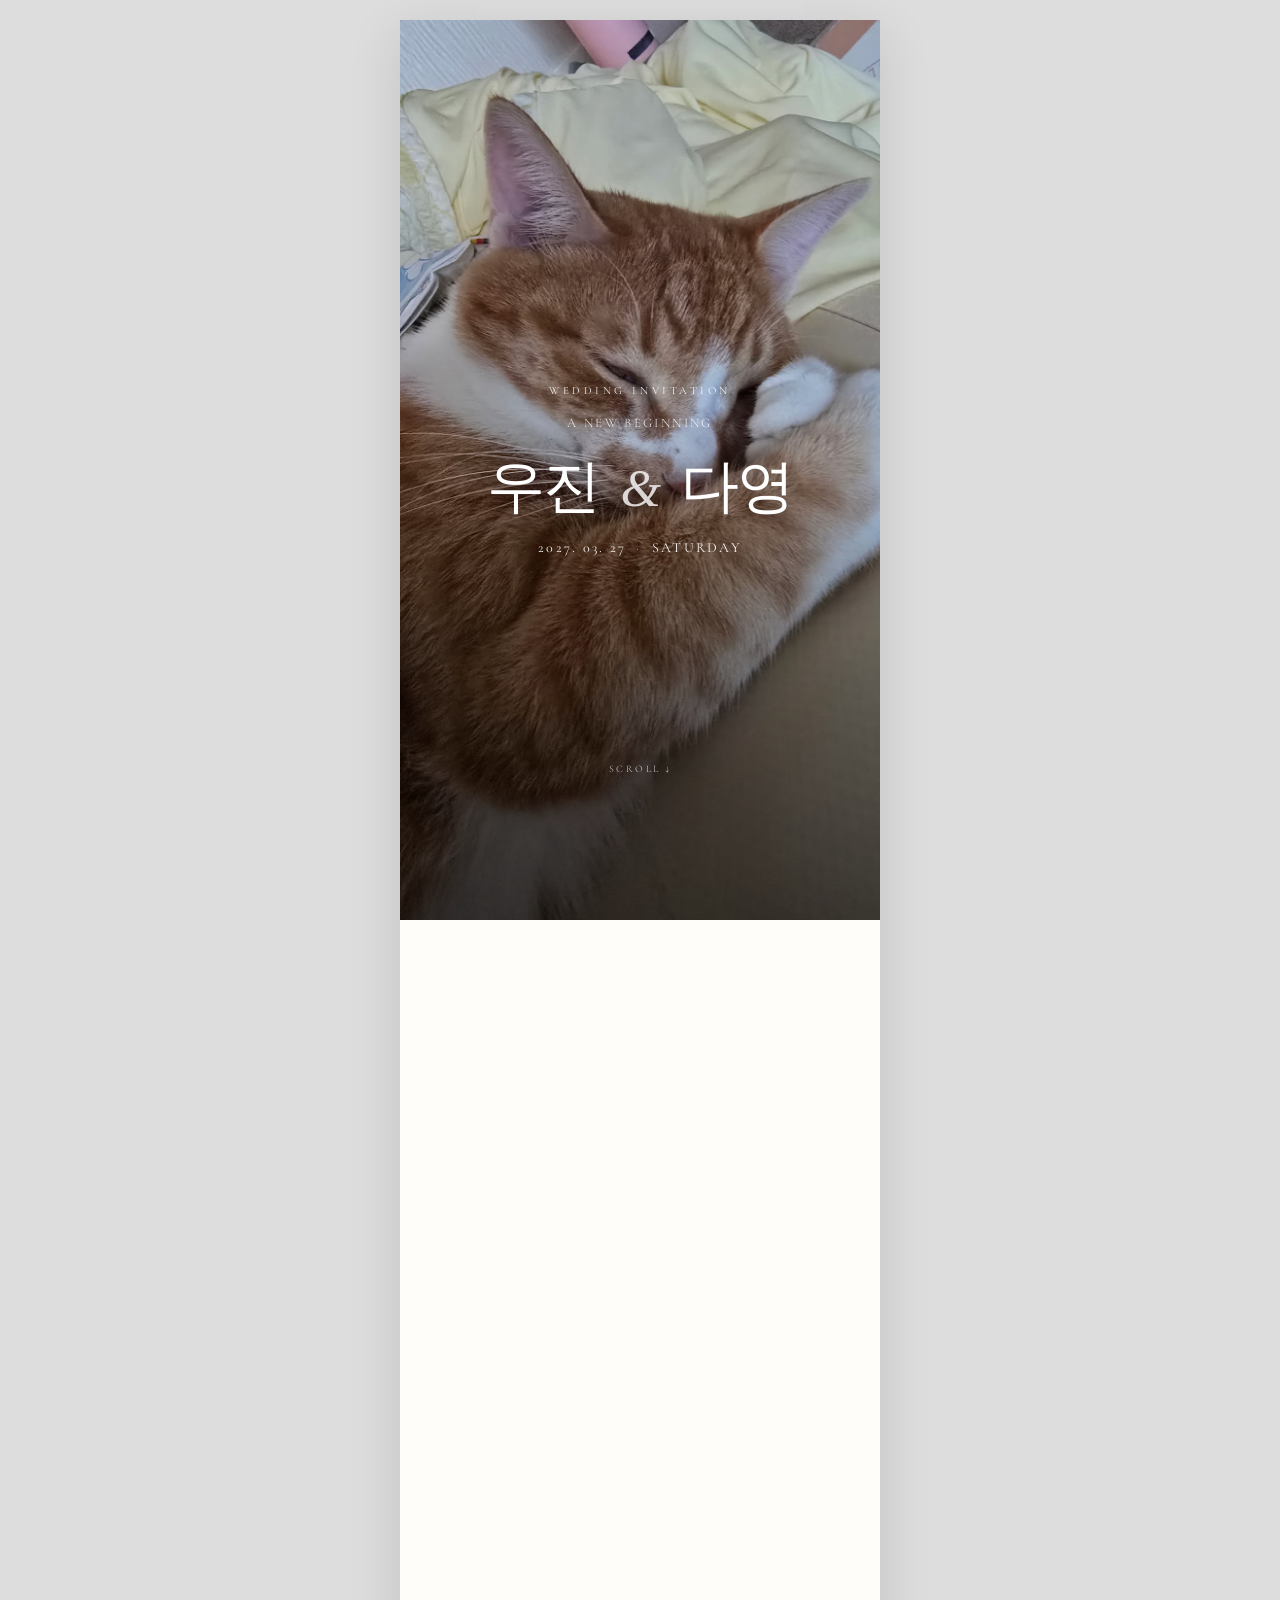
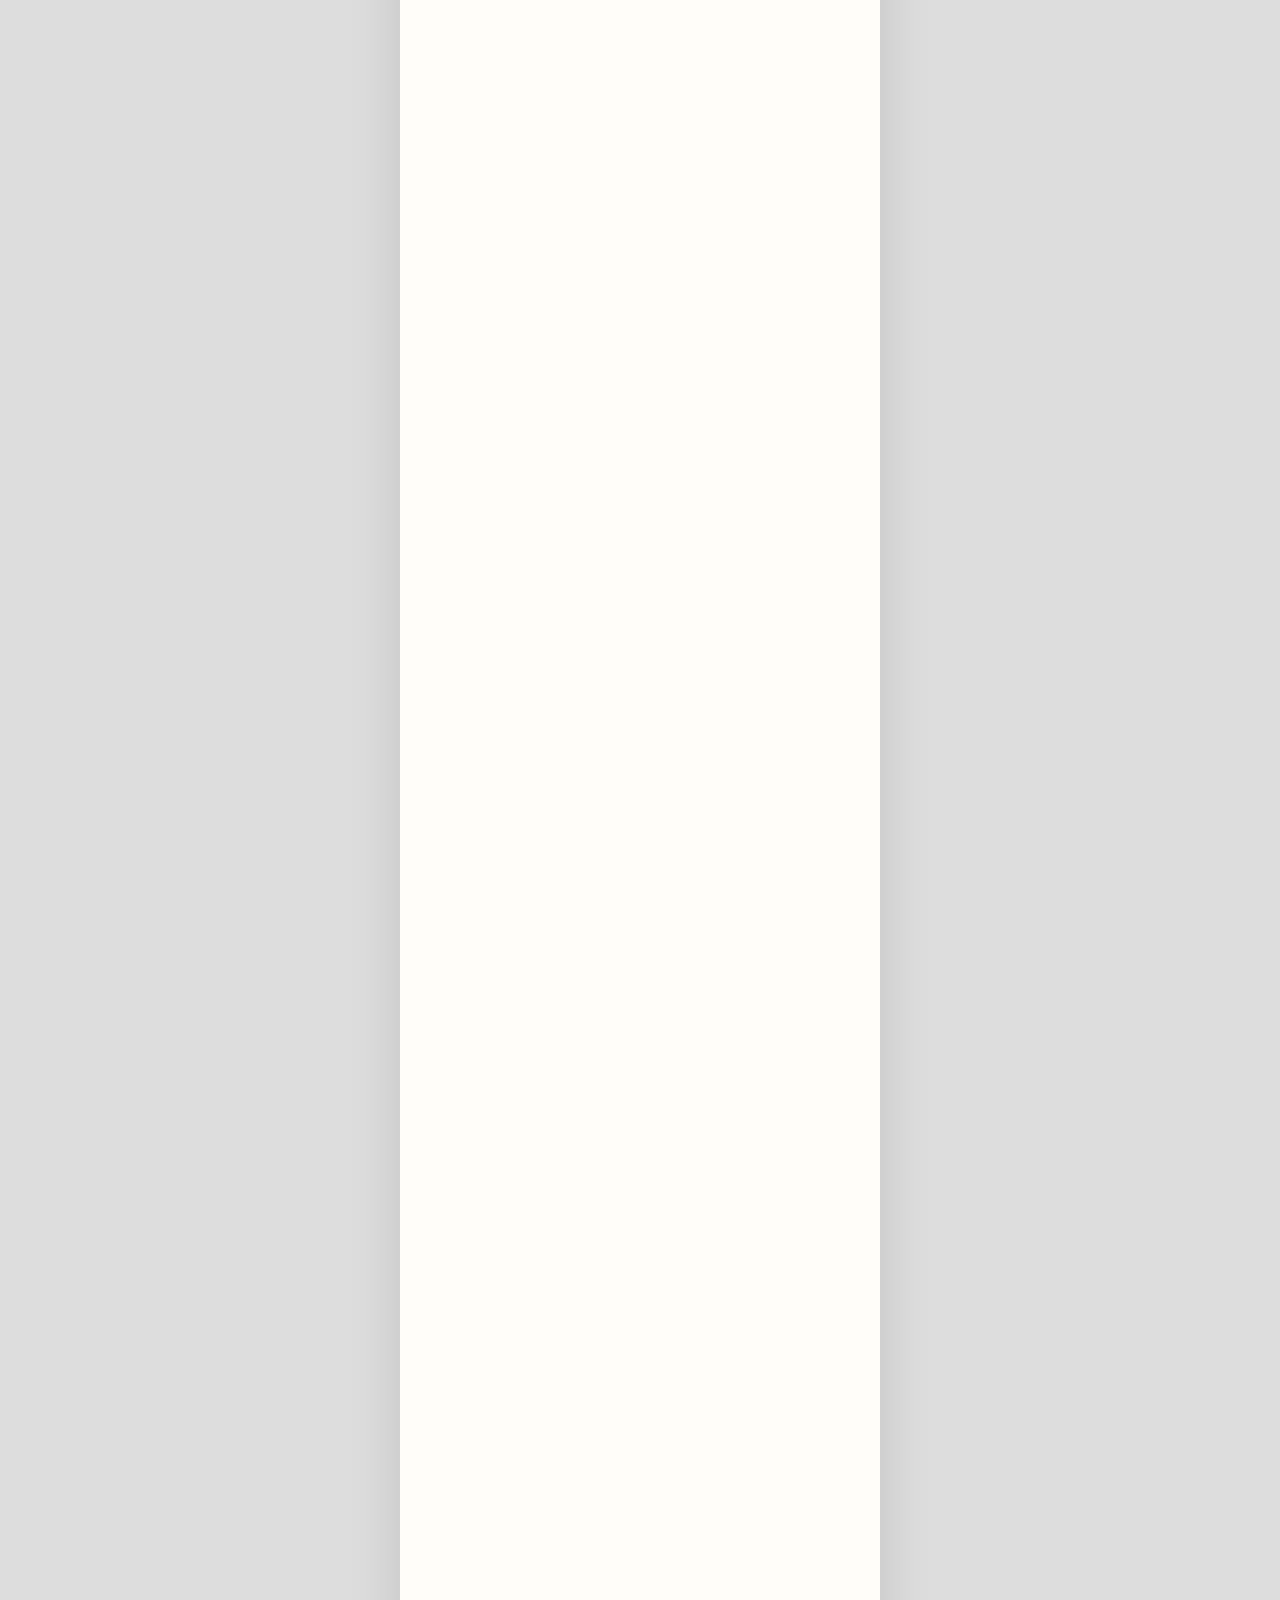
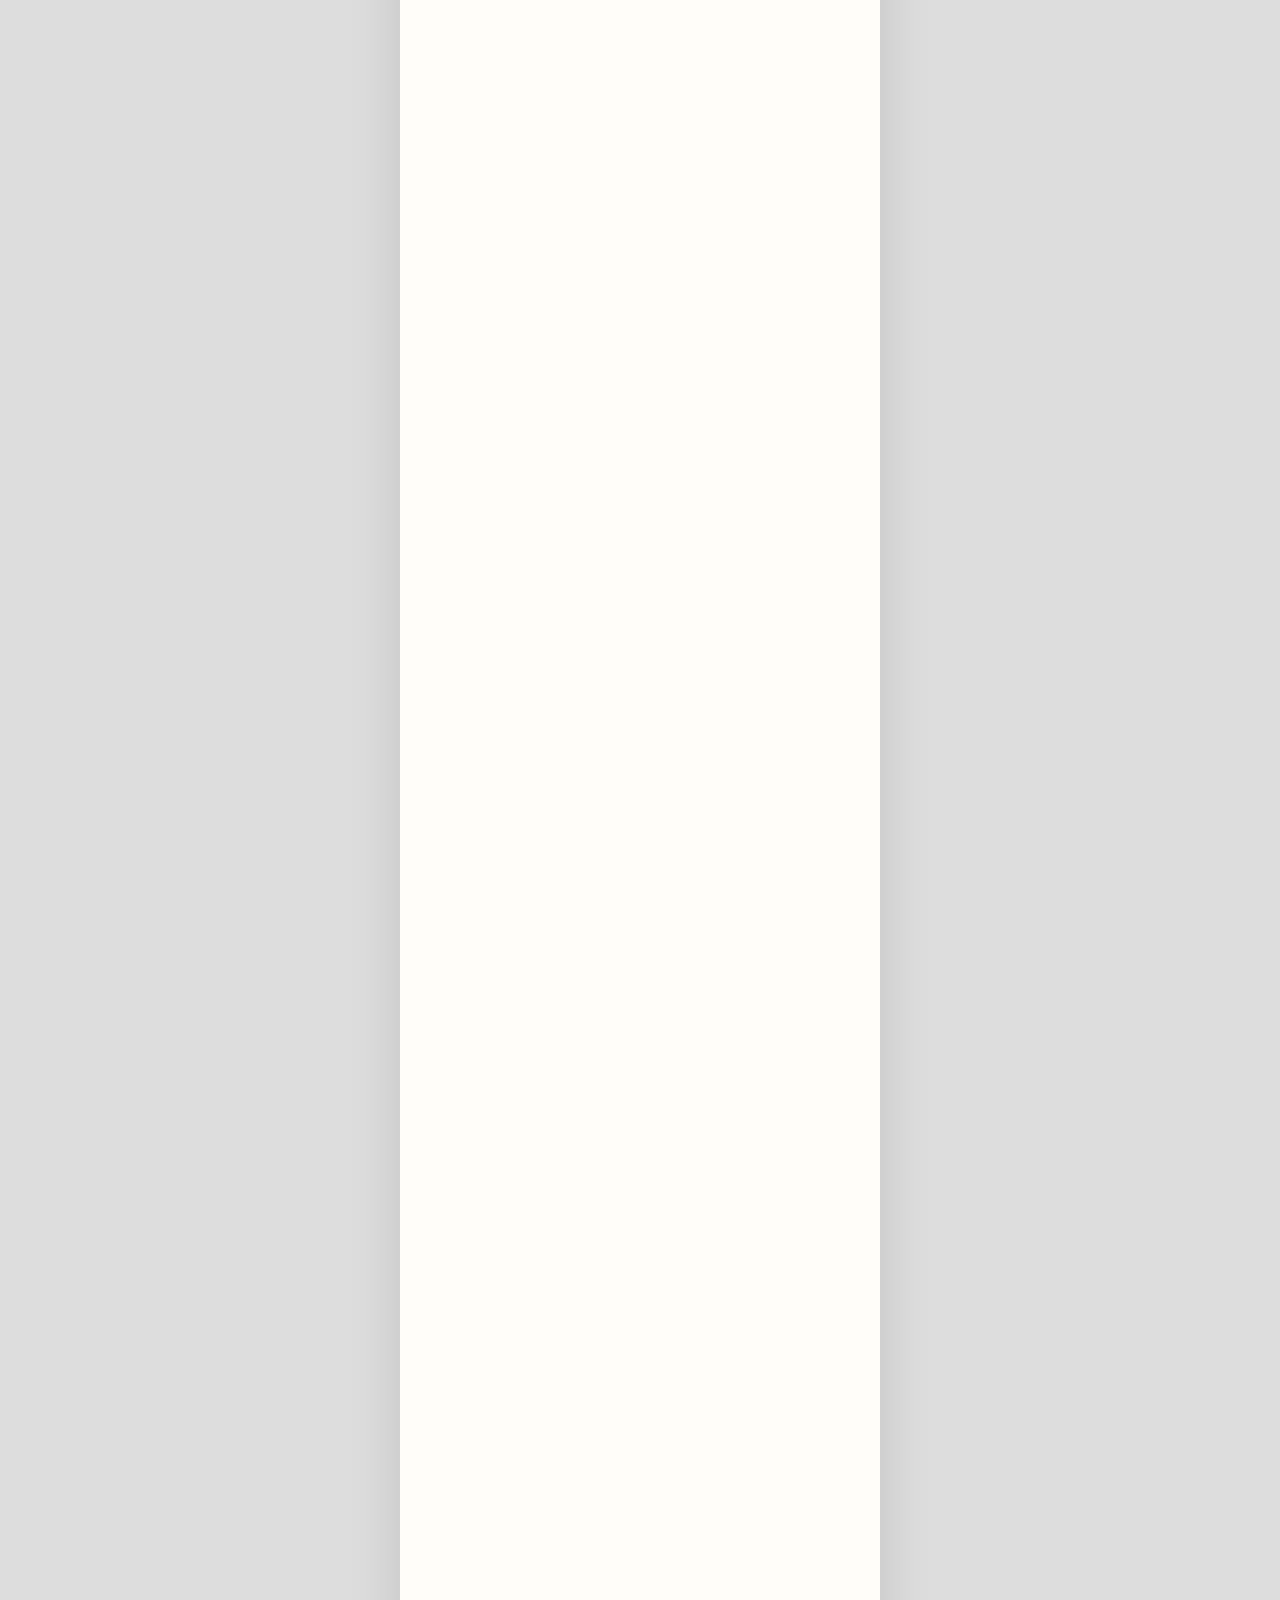
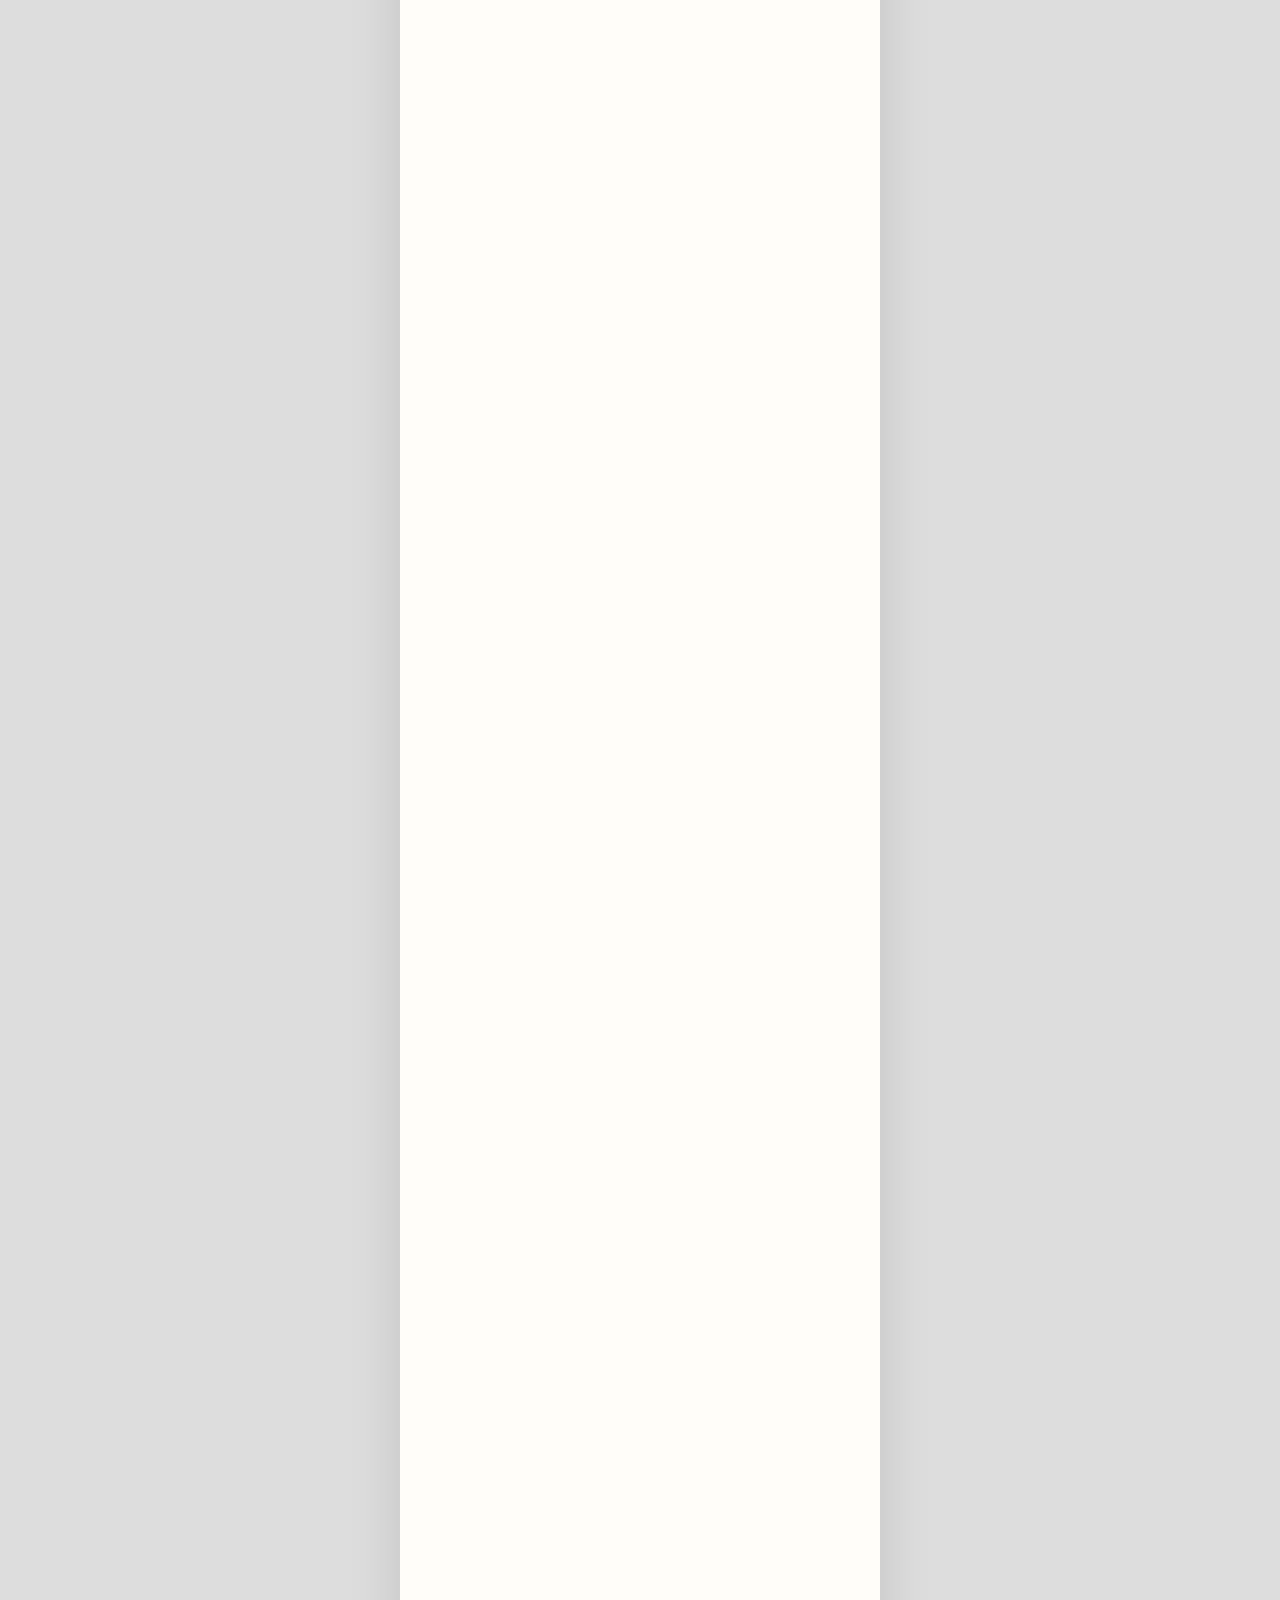
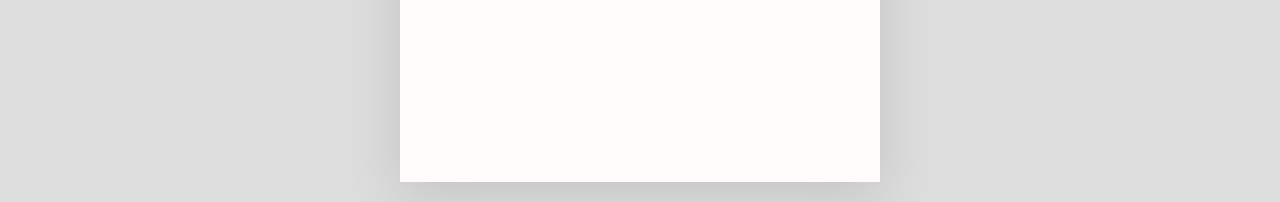
==== index.html @ eaffc226 "Add files via upload" ====
<!doctype html>
<html lang="ko">
<head>
  <meta charset="UTF-8" />
  <meta name="viewport" content="width=device-width, initial-scale=1.0, viewport-fit=cover" />
  <meta name="theme-color" content="#f8f6f2" />
  <meta name="description" content="우진 & 다영 모바일 청첩장" />
  <title>우진 & 다영 결혼식</title>
  
  <link rel="preconnect" href="https://fonts.googleapis.com">
  <link rel="preconnect" href="https://fonts.gstatic.com" crossorigin>
  <link href="https://fonts.googleapis.com/css2?family=Cormorant+Garamond:wght@400;500;600&family=Noto+Sans+KR:wght@300;400;500&display=swap" rel="stylesheet">
  <link rel="stylesheet" href="style.css" />
</head>
<body>
  <main>
      <section class="hero">
        <img
          src="images/main.jpg"
          alt="두 사람의 대표 사진"
          class="hero__image"
          onerror="this.style.display='none'"
        >

        <div class="hero__overlay"></div>

        <div class="hero__content">

          <p class="eyebrow">WEDDING INVITATION</p>

          <p class="hero__subtitle">A NEW BEGINNING</p>

          <h1>우진 <span>&amp;</span> 다영</h1>

          <p class="hero__date">
            2027. 03. 27
            <span>·</span>
            SATURDAY
          </p>

          <button
            class="scroll-hint"
            data-scroll="#invitation"
            aria-label="청첩장 내용으로 이동"
          >
            SCROLL ↓
          </button>

        </div>
      </section>


    <section id="invitation" class="section invitation reveal">
      <p class="section__eyebrow">INVITATION</p>
      <h2>우리의 새로운 시작에<br>소중한 분들을 초대합니다.</h2>
      <p class="body-copy">
        서로의 하루에 자연스럽게 스며들어<br>
        이제는 평생을 함께하기로 약속했습니다.<br><br>
        귀한 걸음으로 축복해 주신다면<br>
        감사한 마음 오래도록 간직하겠습니다.
      </p>
      <div class="names">
          <div><strong>신랑</strong> 우진</div>
          <div><strong>신부</strong> 다영</div>

          <!--
          <div><strong>신랑</strong> ㅇㅇㅇ · ㅇㅇㅇ의 장남 우진 </div>
          <div><strong>신부</strong> ㅇㅇㅇ · ㅇㅇㅇ의 막내 다영 </div>
          -->
    </section>

    <section class="section date reveal reveal-scale">
      <p class="section__eyebrow">WEDDING DAY</p>
      <p class="date-card__month">March</p>
      <p class="date-card__day">27</p>
      <p class="date-card__weekday">SATURDAY</p>
      <div class="divider"></div>
      <p>오후 12시 00분</p>
      <p class="muted">안동 그랜드 호텔 예식장 · 1층 라스텔라가든</p>
    </section>

    <section class="section gallery reveal reveal-image">
      <p class="section__eyebrow">OUR MOMENTS</p>
      <h2>함께한 순간들</h2>
      <div class="gallery-grid">
        <button class="gallery-item gallery-item--wide" data-full="images/photo01.jpg">
          <img src="images/photo01.jpg" alt="두 사람의 사진 1">
        </button>
        <button class="gallery-item" data-full="images/photo02.jpg">
          <img src="images/photo02.jpg" alt="두 사람의 사진 2">
        </button>
        <button class="gallery-item" data-full="images/photo03.jpg">
          <img src="images/photo03.jpg" alt="두 사람의 사진 3">
        </button>
        <button class="gallery-item gallery-item--wide" data-full="images/photo04.jpg">
          <img src="images/photo04.jpg" alt="두 사람의 사진 4">
        </button>
        <button class="gallery-item" data-full="images/photo05.jpg">
          <img src="images/photo05.jpg" alt="두 사람의 사진 5">
        </button>
        <button class="gallery-item" data-full="images/photo06.jpg">
          <img src="images/photo06.jpg" alt="두 사람의 사진 6">
        </button>
      </div>
    </section>

    <section class="section location reveal reveal-right">
      <p class="section__eyebrow">LOCATION</p>
      <h2>오시는 길</h2>
      <div class="location-card">
        <h3>안동 그랜드호텔</h3>
        <p>경상북도 안동시 성곡동 1569</p>
        <p class="muted">주차장 이용 가능 · 야외 및 지하 주차장</p>
        <div class="map-image"> <img src="images/map.jpg" alt="오시는 길 약도"> </div>
        <div class="button-row">
          <a class="button" href="네이버지도 링크" id="naverMap" target="_blank" rel="noopener noreferrer">네이버지도</a>
          <a class="button" href="카카오맵 링크" id="kakaoMap" target="_blank" rel="noopener noreferrer">카카오맵</a>
        </div>
      </div>
    </section>

    <section class="section guestbook reveal">
      <p class="section__eyebrow">GUESTBOOK</p>
      <h2>방명록</h2>
      <p class="guestbook__intro">
        두 사람의 새로운 시작을 축하하는<br>
        따뜻한 마음을 남겨주세요.
      </p>

    <form id="guestbookForm" class="guestbook-form">
      <input
        type="text"
        id="guestbookName"
        placeholder="이름"
        maxlength="20"
        required
      >

      <textarea
        id="guestbookMessage"
        placeholder="축하 메시지를 남겨주세요."
        maxlength="300"
        required
      ></textarea>

      <button type="submit" class="button guestbook-submit">
        방명록 남기기
      </button>
      </form>

      <div id="guestbookList" class="guestbook-list"></div>
    </section>
    
    <section class="section contact reveal">
      <p class="section__eyebrow">CONTACT</p>
      <h2>마음으로 함께해 주세요.</h2>
      <div class="contact-list">
        <div class="contact-person">
          <div><span>신랑</span><strong>우진</strong></div>
          <div class="contact-buttons">
            <a href="tel:01035147967">전화</a>
            <a href="sms:01035147967">문자</a>
          </div>
        </div>
        <div class="contact-person">
          <div><span>신부</span><strong>다영</strong></div>
          <div class="contact-buttons">
            <a href="tel:01000000000">전화</a>
            <a href="sms:01000000000">문자</a>
          </div>
        </div>
      </div>
    </section>

    <section class="section account reveal">
      <p class="section__eyebrow">ACCOUNT</p>
      <h2>마음 전하실 곳</h2>
      <p class="muted">직접 참석이 어려운 분들을 위해 계좌번호를 안내드립니다.</p>

      <details>
        <summary>신랑측 계좌번호</summary>
        <div class="account-row">
          <span>○○은행 000-000-000000</span>
          <button class="copy-button" data-copy="○○은행 000-000-000000">복사</button>
        </div>
      </details>

      <details>
        <summary>신부측 계좌번호</summary>
        <div class="account-row">
          <span>○○은행 000-000-000000</span>
          <button class="copy-button" data-copy="○○은행 000-000-000000">복사</button>
        </div>
      </details>
    </section>

    <section class="ending reveal">
  <img src="images/ending.jpg" alt="두 사람의 마지막 사진" class="ending__image">

  <div class="ending__overlay"></div>

  <div class="ending__content">
    <p class="ending__message">
      저희의 새로운 시작을<br>
      따뜻한 마음으로 축복해주세요.
    </p>

    <p class="ending__thanks">감사합니다.</p>

    <p class="ending__names">우진 &amp; 다영</p>
  </div>
</section>

  </main>

  <div class="lightbox" id="lightbox" aria-hidden="true">
    <button class="lightbox__close" aria-label="사진 닫기">×</button>
    <img id="lightboxImage" src="" alt="확대된 사진">
    <p class="lightbox__counter" id="lightboxCounter">01 / 06</p>
  </div>

  <div class="toast" id="toast">복사되었습니다.</div>

  <script src="https://cdn.jsdelivr.net/npm/@supabase/supabase-js@2"></script>
  <script src="script.js"></script>
</body>
</html>
---- style.css ----
* { box-sizing: border-box; }
:root {
  --bg: #f8f6f2;
  --paper: #fffdf9;
  --text: #302e2b;
  --muted: #8d8982;
  --line: #e5e0d8;
  --accent: #8d7f6d;
}
html { scroll-behavior: smooth; }
body {
  margin: 0;
  background: #ddd;
  color: var(--text);
  font-family: "Noto Sans KR", sans-serif;
  font-weight: 300;
}
button, a { font: inherit; }
button { cursor: pointer; }
main {
  width: min(100%, 480px);
  margin: 0 auto;
  background: var(--paper);
  overflow: hidden;
}

/* ==============================
   메인 Hero
   ============================== */

.hero {
  position: relative;
  width: 100%;
  height: 100svh;
  min-height: 620px;
  overflow: hidden;

  display: flex;
  align-items: center;
  justify-content: center;

  background: #222;
}

.hero__image {
  position: absolute;
  inset: 0;

  width: 100%;
  height: 100%;

  object-fit: cover;

  opacity: 0;
  transform: scale(1.03);

  animation:
    heroImageIn 2.2s ease-out forwards,
    heroZoom 18s ease-out 2.2s forwards;
}

.hero__overlay {
  position: absolute;
  inset: 0;

  background:
    linear-gradient(
      to bottom,
      rgba(0, 0, 0, 0.08) 0%,
      rgba(0, 0, 0, 0.02) 45%,
      rgba(0, 0, 0, 0.55) 100%
    );

  opacity: 0;

  animation: heroOverlayIn 2.4s ease-out 0.4s forwards;

  z-index: 1;
}

.hero__content {
  position: relative;
  z-index: 2;

  width: 100%;
  padding: 0 24px;

  box-sizing: border-box;

  text-align: center;
  color: #fff;

  opacity: 0;
  transform: translateY(24px);

  animation:
    heroContentIn 1.4s cubic-bezier(.22, 1, .36, 1) 0.9s forwards;
}

/* WEDDING INVITATION */

.hero .eyebrow {
  margin: 0 0 18px;

  font-family: "Cormorant Garamond", serif;
  font-size: 11px;
  font-weight: 400;

  letter-spacing: 0.32em;

  opacity: 0.9;
}

/* A NEW BEGINNING */

.hero__subtitle {
  margin: 0 0 22px;

  font-family: "Cormorant Garamond", serif;
  font-size: 13px;
  font-weight: 300;

  letter-spacing: 0.18em;

  opacity: 0.88;
}

/* 이름 */

.hero h1 {
  margin: 0;

  font-family: "Noto Serif KR", sans-serif;
  font-size: clamp(38px, 11vw, 58px);
  font-weight: 300;

  line-height: 1.15;
  letter-spacing: -0.03em;

  text-shadow:
    0 2px 14px rgba(0, 0, 0, 0.22);
}

.hero h1 span {
  margin: 0 7px;

  font-family: "Gowun Batang", serif;
  font-size: 0.9em;
  font-weight: 300;
  font-style: italic;

  opacity: 0.8;
}

/* 날짜 */

.hero__date {
  margin: 20px 0 0;

  font-family: "Cormorant Garamond", serif;
  font-size: 14px;
  font-weight: 400;

  letter-spacing: 0.16em;

  opacity: 0.95;
}

.hero__date span {
  margin: 0 5px;
  opacity: 0.65;
}

/* 스크롤 */

.scroll-hint {
  position: absolute;

  left: 50%;
  bottom: -220px;

  transform: translateX(-50%);

  border: 0;
  background: transparent;

  color: #fff;

  font-family: "Cormorant Garamond", serif;
  font-size: 10px;
  font-weight: 400;

  letter-spacing: 0.25em;

  cursor: pointer;

  opacity: 0;

  animation:
    scrollHintIn 1s ease 2.2s forwards,
    scrollHint 2.2s ease-in-out 3.2s infinite;
}

/* ==============================
   Hero Animation
   ============================== */

@keyframes heroImageIn {
  from {
    opacity: 0;
  }

  to {
    opacity: 1;
  }
}

@keyframes heroOverlayIn {
  from {
    opacity: 0;
  }

  to {
    opacity: 1;
  }
}

@keyframes heroContentIn {
  from {
    opacity: 0;
    transform: translateY(24px);
  }

  to {
    opacity: 1;
    transform: translateY(0);
  }
}

@keyframes heroZoom {
  from {
    transform: scale(1.03);
  }

  to {
    transform: scale(1.08);
  }
}

@keyframes scrollHintIn {
  from {
    opacity: 0;
  }

  to {
    opacity: 0.7;
  }
}

@keyframes scrollHint {
  0%, 100% {
    transform: translateX(-50%) translateY(0);
    opacity: 0.55;
  }

  50% {
    transform: translateX(-50%) translateY(7px);
    opacity: 1;
  }
}

.section {
  padding: 90px 28px;
  text-align: center;
  background: var(--paper);
}
.section__eyebrow { color: var(--accent); }
.section h2 {
  margin: 0;
  font-weight: 400;
  font-size: 23px;
  line-height: 1.7;
  letter-spacing: -.03em;
}
.body-copy {
  margin: 35px 0 0;
  color: #5d5954;
  line-height: 2;
  font-size: 14px;
}
.names {
  display: flex;
  justify-content: center;
  gap: 30px;
  margin-top: 40px;
  padding-top: 25px;
  border-top: 1px solid var(--line);
  font-size: 14px;
}
.names strong { font-weight: 400; margin-right: 8px; color: var(--accent); }
.date-card { background: var(--bg); }
.date-card__month {
  margin: 25px 0 0;
  font-family: "Cormorant Garamond", serif;
  font-size: 15px;
  letter-spacing: .25em;
}
.date-card__day {
  margin: 0;
  font-family: "Cormorant Garamond", serif;
  font-size: 88px;
  line-height: 1;
  font-weight: 400;
}
.date-card__weekday { margin: 4px 0 25px; letter-spacing: .22em; font-size: 11px; }
.divider { width: 32px; height: 1px; background: var(--accent); margin: 0 auto 22px; }
.muted { color: var(--muted); font-size: 12px; line-height: 1.8; }
.gallery { padding-left: 18px; padding-right: 18px; }
.gallery h2 { margin-bottom: 32px; }
.gallery-grid {
  display: grid;
  grid-template-columns: 1fr 1fr;
  gap: 12px;
}
.gallery-item {
  border: 0;
  padding: 0;
  opacity: 0;
  transform: translateY(30px) scale(0.97);
  transition:
    opacity 0.9s ease,
    transform 1s cubic-bezier(.22, 1, .36, 1);
  border-radius: 6px;
  aspect-ratio: 1;
  transition: transform 0.8s cubic-bezier(.22, 1, .36, 1);
  overflow: hidden;
  background: #eee;
}
.gallery-item:hover img {
  transform: scale(1.04);
}
.gallery.is-visible .gallery-item {
  opacity: 1;
  transform: translateY(0) scale(1);
}

.gallery-item--wide { grid-column: span 2; aspect-ratio: 1.55; }
.gallery-item img {
  width: 100%;
  height: 100%;
  object-fit: cover;
  display: block;
  transition: transform .5s ease;
}
.gallery-item:active img { transform: scale(1.03); }
.location-card {
  margin-top: 30px;
  padding: 28px 22px;
  border: 1px solid var(--line);
}
.location-card h3 { margin: 0 0 10px; font-weight: 400; }
.location-card p { margin: 6px 0; font-size: 13px; }
.map-placeholder {
  height: 180px;
  margin: 25px 0 15px;
  display: grid;
  place-items: center;
  background: #eeeae4;
  color: #aaa49b;
  font-family: "Cormorant Garamond", serif;
  letter-spacing: .25em;
}
.button-row { display: flex; gap: 8px; }
.button {
  flex: 1;
  padding: 12px;
  border: 1px solid var(--line);
  color: var(--text);
  text-decoration: none;
  font-size: 12px;
  background: white;
}
.contact { background: var(--bg); }
.contact-list { margin-top: 30px; text-align: left; }
.contact-person {
  display: flex;
  align-items: center;
  justify-content: space-between;
  padding: 18px 0;
  border-bottom: 1px solid var(--line);
}
.contact-person span { display: block; color: var(--muted); font-size: 11px; margin-bottom: 4px; }
.contact-person strong { font-weight: 400; }
.contact-buttons { display: flex; gap: 6px; }
.contact-buttons a {
  display: inline-block;
  padding: 7px 12px;
  border: 1px solid var(--line);
  color: var(--text);
  text-decoration: none;
  font-size: 11px;
  background: var(--paper);
}
.account details {
  margin-top: 12px;
  border-bottom: 1px solid var(--line);
  text-align: left;
}
.account summary {
  padding: 17px 2px;
  list-style: none;
  cursor: pointer;
  font-size: 13px;
}
.account summary::after { content: "+"; float: right; color: var(--muted); }
.account details[open] summary::after { content: "−"; }
.account-row {
  display: flex;
  justify-content: space-between;
  align-items: center;
  padding: 0 2px 18px;
  font-size: 12px;
}
.copy-button {
  border: 1px solid var(--line);
  background: white;
  padding: 7px 11px;
  font-size: 11px;
}
.ending {
  position: relative;
  min-height: 480px;
  padding: 0;
  background: #eeeae4;
  display: grid;
  place-items: end center;
  overflow: hidden;
}
.ending img {
  position: absolute;
  inset: 0;
  width: 100%;
  height: 100%;
  object-fit: cover;
}
.ending__text {
  position: relative;
  width: 100%;
  padding: 150px 28px 45px;
  color: white;
  background: linear-gradient(transparent, rgba(0,0,0,.55));
}
.ending__text p {
  margin: 0 0 18px;
  font-family: "Cormorant Garamond", serif;
  font-size: 22px;
  line-height: 1.35;
}
.map-image { width: 100%; margin: 20px 0; overflow: hidden; border-radius: 12px; background: #f5f3ef; } .map-image img { display: block; width: 100%; height: auto; }
.ending__text strong { font-weight: 400; font-size: 13px; letter-spacing: .08em; }
.lightbox {
  position: fixed;
  z-index: 20;
  inset: 0;
  display: none;
  place-items: center;
  padding: 18px;
  background: rgba(0,0,0,.92);
}
.lightbox.is-open { display: grid; }
.lightbox img { max-width: 100%; max-height: 90svh; object-fit: contain; }
.lightbox__close {
  position: absolute;
  top: 14px;
  right: 18px;
  border: 0;
  background: transparent;
  color: white;
  font-size: 38px;
  font-weight: 200;
}
.toast {
  position: fixed;
  z-index: 30;
  left: 50%;
  bottom: 28px;
  transform: translate(-50%, 20px);
  opacity: 0;
  pointer-events: none;
  background: rgba(40,38,35,.92);
  color: white;
  padding: 10px 16px;
  border-radius: 30px;
  font-size: 12px;
  transition: .25s ease;
}
.toast.show { opacity: 1; transform: translate(-50%, 0); }
.reveal {
  opacity: 0;
  transform: translateY(24px);
  transition: opacity .8s ease, transform .8s ease;
}
.reveal.visible { opacity: 1; transform: translateY(0); }
@media (min-width: 481px) {
  body { padding: 20px 0; }
  main { box-shadow: 0 12px 50px rgba(0,0,0,.12); }
  .hero { border-radius: 2px 2px 0 0; }
}

.reveal {
  opacity: 0;
  transform: translateY(30px);
  transition: opacity 0.8s ease, transform 0.8s ease;
}

.reveal.is-visible {
  opacity: 1;
  transform: translateY(0);
}

/* =========================
   SECTION REVEAL EFFECTS
========================= */

/* 기본 : 아래에서 위로 */
.reveal {
  opacity: 0;
  transform: translateY(35px);
  transition:
    opacity 0.9s ease,
    transform 0.9s cubic-bezier(.22, 1, .36, 1);
}

.reveal.is-visible {
  opacity: 1;
  transform: translateY(0);
}


/* 날짜 : 작게 시작해서 자연스럽게 확대 */
.reveal-scale {
  transform: scale(0.94);
}

.reveal-scale.is-visible {
  transform: scale(1);
}


/* 사진 : 아래에서 올라오면서 확대 */
.reveal-image {
  transform: translateY(30px) scale(0.96);
}

.reveal-image.is-visible {
  transform: translateY(0) scale(1);
}


/* 오시는 길 : 오른쪽에서 등장 */
.reveal-right {
  transform: translateX(40px);
}

.reveal-right.is-visible {
  transform: translateX(0);
}


/* 왼쪽에서 등장 */
.reveal-left {
  transform: translateX(-40px);
}

.reveal-left.is-visible {
  transform: translateX(0);
}

/* 갤러리 사진 순차 등장 */
.gallery-item {
  opacity: 0;
  transform: translateY(35px);
  transition:
    opacity 0.7s ease,
    transform 0.8s cubic-bezier(.22, 1, .36, 1);
}

/* 갤러리가 화면에 들어오면 사진 등장 */
.gallery.is-visible .gallery-item {
  opacity: 1;
  transform: translateY(0);
}

/* 사진마다 0.12초씩 순차 등장 */
.gallery.is-visible .gallery-item:nth-child(1) {
  transition-delay: 0s;
}

.gallery.is-visible .gallery-item:nth-child(2) {
  transition-delay: 0.2s;
}

.gallery.is-visible .gallery-item:nth-child(3) {
  transition-delay: 0.4s;
}

.gallery.is-visible .gallery-item:nth-child(4) {
  transition-delay: 0.6s;
}

.gallery.is-visible .gallery-item:nth-child(5) {
  transition-delay: 0.8s;
}

.gallery.is-visible .gallery-item:nth-child(6) {
  transition-delay: 1s;
}

.lightbox__counter {
  position: absolute;
  left: 50%;
  bottom: 24px;
  transform: translateX(-50%);
  margin: 0;
  color: rgba(255, 255, 255, 0.8);
  font-family: "Cormorant Garamond", serif;
  font-size: 13px;
  letter-spacing: 0.18em;
}

#lightboxImage {
  touch-action: pan-y;
  will-change: transform;
  user-select: none;
  -webkit-user-drag: none;
}

/* ==============================
   방명록
   ============================== */

.guestbook {
  text-align: center;
}

.guestbook__intro {
  margin: 0 0 30px;
  color: #8a837a;
  font-size: 13px;
  line-height: 1.9;
  letter-spacing: -0.01em;
}

/* 입력 영역 */
.guestbook-form {
  display: flex;
  flex-direction: column;
  gap: 9px;
  margin: 0 auto 40px;
}

.guestbook-form input,
.guestbook-form textarea {
  width: 100%;
  box-sizing: border-box;
  border: 0;
  border-bottom: 1px solid #ddd7cf;
  border-radius: 0;
  background: transparent;
  padding: 13px 4px;
  font-family: inherit;
  font-size: 13px;
  color: #4b4742;
  outline: none;
  transition: border-color 0.25s ease;
}

.guestbook-form input::placeholder,
.guestbook-form textarea::placeholder {
  color: #aaa49d;
}

.guestbook-form input:focus,
.guestbook-form textarea:focus {
  border-bottom-color: #a99f92;
  box-shadow: none;
}

.guestbook-form textarea {
  min-height: 100px;
  resize: vertical;
  line-height: 1.7;
}

/* 방명록 등록 버튼 */
.guestbook-submit {
  width: 100%;
  margin-top: 8px;
  padding: 13px 20px;

  border: 1px solid #b8aea1;
  border-radius: 30px;
  background: #b8aea1;

  color: #fff;
  font-family: "Noto Sans KR", sans-serif;
  font-size: 13px;
  font-weight: 500;
  letter-spacing: 0.03em;

  cursor: pointer;

  transition:
    background 0.25s ease,
    transform 0.2s ease,
    box-shadow 0.25s ease;
}

.guestbook-submit:hover {
  background: #a79b8d;
  box-shadow: 0 5px 14px rgba(100, 90, 80, 0.15);
  transform: translateY(-1px);
}

.guestbook-submit:active {
  transform: translateY(0);
  box-shadow: none;
}

/* 방명록 목록 */
.guestbook-list {
  display: flex;
  flex-direction: column;
  gap: 0;
  text-align: left;
}

/* 개별 방명록 */
.guestbook-item {
  position: relative;
  padding: 20px 4px 21px;
  border-bottom: 1px solid #ebe7e1;
  background: transparent;
  
}

.guestbook-item:first-child {
  border-top: 1px solid #ebe7e1;
}

/* 이름 + 날짜 */
.guestbook-item__header {
  display: flex;
  align-items: baseline;
  justify-content: space-between;
  margin-bottom: 9px;
}

.guestbook-item__name {
  font-size: 13px;
  font-weight: 500;
  color: #4b4742;
}

.guestbook-item__date {
  font-family: "Cormorant Garamond", serif;
  font-size: 12px;
  letter-spacing: 0.08em;
  color: #aaa39a;
}

/* 메시지 */
.guestbook-item__message {
  margin: 0;
  font-size: 13px;
  line-height: 1.8;
  color: #77716a;
  white-space: pre-wrap;
  word-break: break-word;
}

/* 방명록 글 등장 애니메이션 */
.guestbook-item {
  opacity: 0;
  transform: translateX(45px);
  transition:
    opacity 0.7s ease,
    transform 0.8s cubic-bezier(.22, 1, .36, 1);
}

.guestbook.is-visible .guestbook-item {
  opacity: 1;
  transform: translateX(0);
}

.guestbook.is-visible .guestbook-item:nth-child(1) {
  transition-delay: 0.1s;
}

.guestbook.is-visible .guestbook-item:nth-child(2) {
  transition-delay: 0.25s;
}

.guestbook.is-visible .guestbook-item:nth-child(3) {
  transition-delay: 0.4s;
}

.guestbook.is-visible .guestbook-item:nth-child(4) {
  transition-delay: 0.55s;
}

.guestbook.is-visible .guestbook-item:nth-child(5) {
  transition-delay: 0.7s;
}

.guestbook.is-visible .guestbook-item:nth-child(6) {
  transition-delay: 0.85s;
}

.guestbook-pagination {
  display: flex;
  align-items: center;
  justify-content: center;
  gap: 18px;
  margin-top: 26px;
}

.guestbook-page-button {
  width: 30px;
  height: 30px;

  border: 0;
  background: transparent;

  color: #8f887f;
  font-family: "Cormorant Garamond", serif;
  font-size: 25px;
  font-weight: 300;
  line-height: 1;

  cursor: pointer;
  transition:
    color 0.2s ease,
    transform 0.2s ease;
}

.guestbook-page-button:hover:not(:disabled) {
  color: #5f5952;
  transform: scale(1.1);
}

.guestbook-page-button:disabled {
  color: #d8d3cc;
  cursor: default;
}

.guestbook-page-number {
  min-width: 38px;

  color: #aaa39a;
  font-family: "Cormorant Garamond", serif;
  font-size: 12px;
  letter-spacing: 0.12em;
  text-align: center;
}

/* ==============================
   방명록 페이지 이동 애니메이션
   ============================== */

/* 다음 페이지 → 기존 내용 왼쪽으로 퇴장 */
.guestbook-list.guestbook-exit-next {
  animation: guestbookExitNext 0.18s ease forwards;
}

/* 이전 페이지 → 기존 내용 오른쪽으로 퇴장 */
.guestbook-list.guestbook-exit-prev {
  animation: guestbookExitPrev 0.18s ease forwards;
}

/* 다음 페이지 → 오른쪽에서 등장 */
.guestbook-list.guestbook-slide-next {
  animation: guestbookSlideNext 0.45s cubic-bezier(.22, 1, .36, 1);
}

/* 이전 페이지 → 왼쪽에서 등장 */
.guestbook-list.guestbook-slide-prev {
  animation: guestbookSlidePrev 0.45s cubic-bezier(.22, 1, .36, 1);
}


@keyframes guestbookExitNext {
  from {
    opacity: 1;
    transform: translateX(0);
  }

  to {
    opacity: 0;
    transform: translateX(-25px);
  }
}


@keyframes guestbookExitPrev {
  from {
    opacity: 1;
    transform: translateX(0);
  }

  to {
    opacity: 0;
    transform: translateX(25px);
  }
}


@keyframes guestbookSlideNext {
  from {
    opacity: 0;
    transform: translateX(35px);
  }

  to {
    opacity: 1;
    transform: translateX(0);
  }
}


@keyframes guestbookSlidePrev {
  from {
    opacity: 0;
    transform: translateX(-35px);
  }

  to {
    opacity: 1;
    transform: translateX(0);
  }
}

/* ==============================
   마지막 인사
   ============================== */

.ending {
  position: relative;
  width: 100%;
  min-height: 100svh;
  overflow: hidden;
  background: #222;
  display: flex;
  align-items: center;
  justify-content: center;
}

.ending__image {
  position: absolute;
  inset: 0;
  width: 100%;
  height: 100%;
  object-fit: cover;
}

.ending__overlay {
  position: absolute;
  inset: 0;
  background: rgba(0, 0, 0, 0);
  transition: background 3s ease;
}

.ending__content {
  position: relative;
  z-index: 2;
  width: 100%;
  padding: 0 24px;
  box-sizing: border-box;
  text-align: center;
  color: #fff;
  opacity: 0;
  transform: translateY(20px);
  transition:
    opacity 1.2s ease,
    transform 1.2s cubic-bezier(.22, 1, .36, 1);
}

.ending.is-visible .ending__overlay {
  background: rgba(0, 0, 0, 0.52);
}

.ending.is-visible .ending__content {
  opacity: 1;
  transform: translateY(0);
}

.ending__message {
  margin: 0;
  font-family: "Noto Sans KR", sans-serif;
  font-size: 14px;
  font-weight: 300;
  line-height: 2;
  letter-spacing: -0.02em;
  text-shadow: 0 2px 12px rgba(0, 0, 0, 0.25);
}

.ending__thanks {
  margin: 28px 0 0;
  font-family: "Noto Sans KR", sans-serif;
  font-size: 13px;
  font-weight: 300;
  letter-spacing: 0.02em;
}

.ending__names {
  margin: 42px 0 0;
  font-family: "Noto Sans KR", sans-serif;
  font-size: 17px;
  font-weight: 300;
  letter-spacing: 0.08em;
}
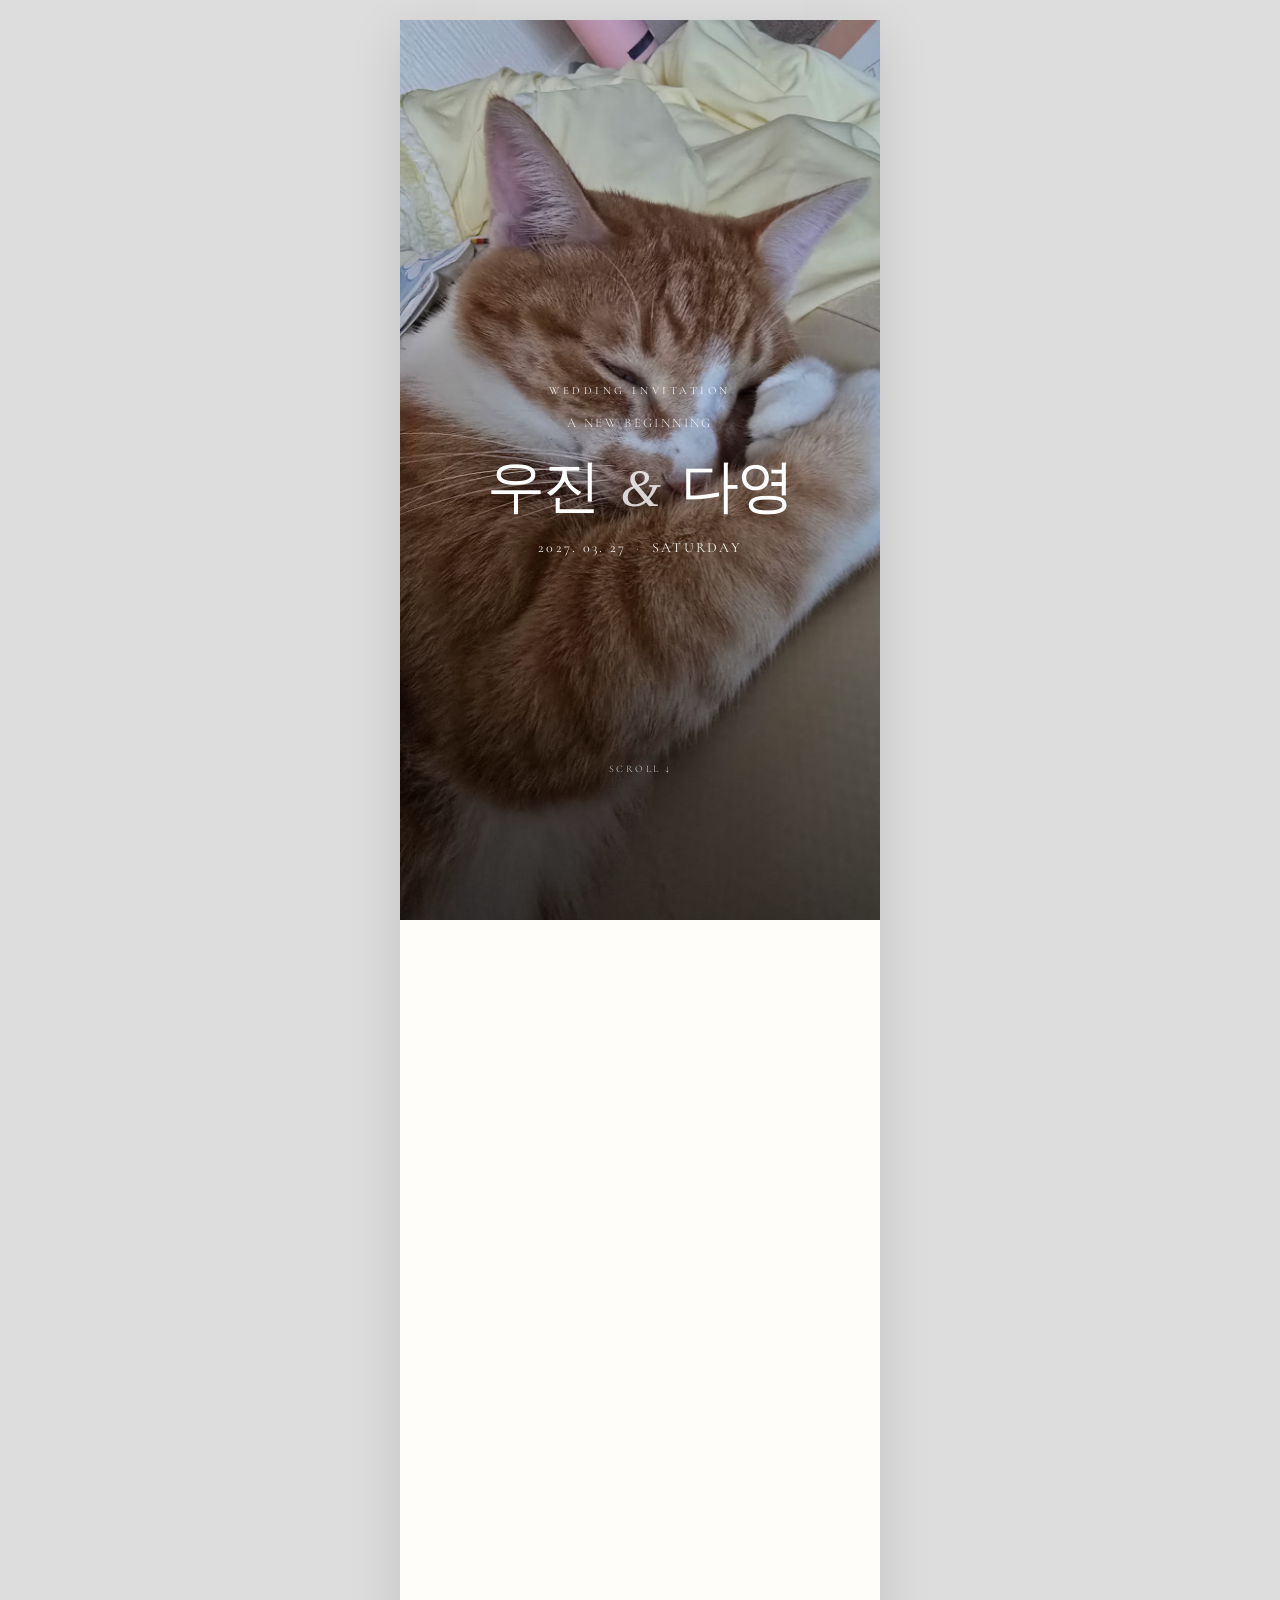
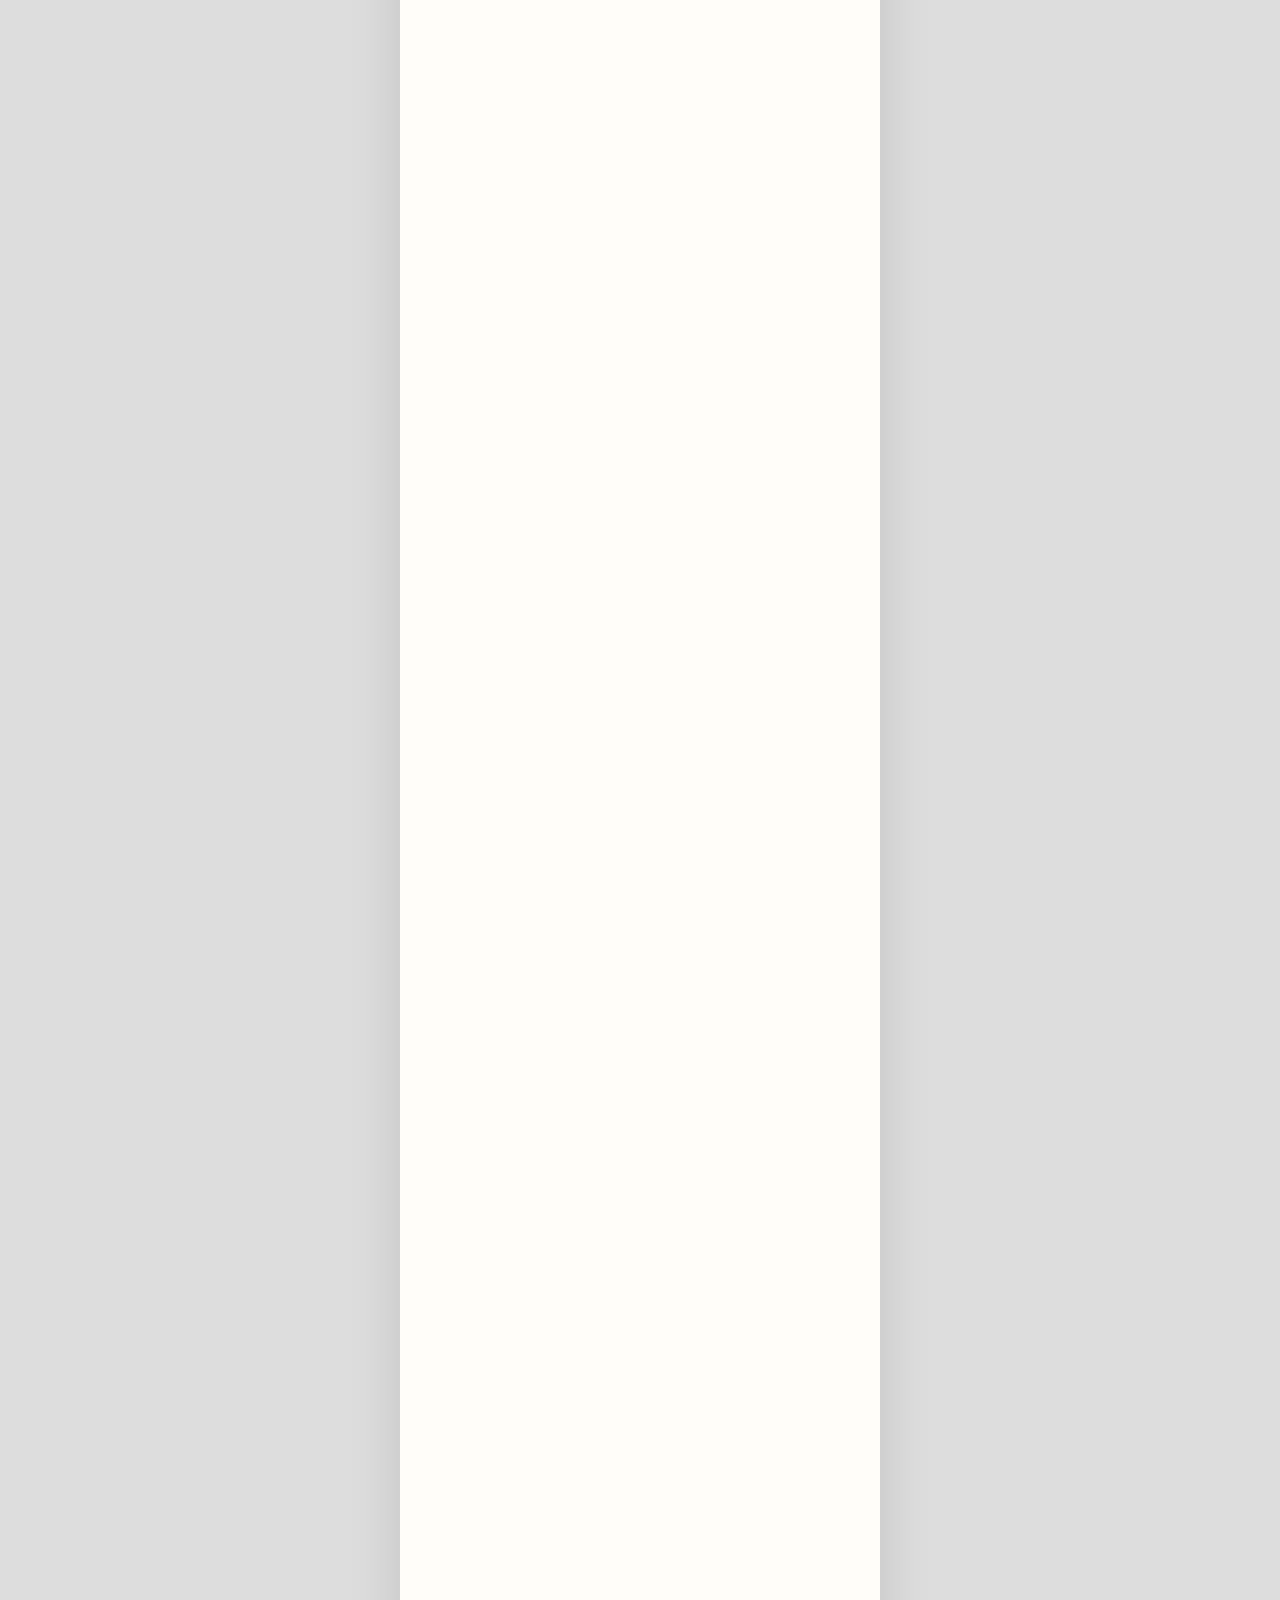
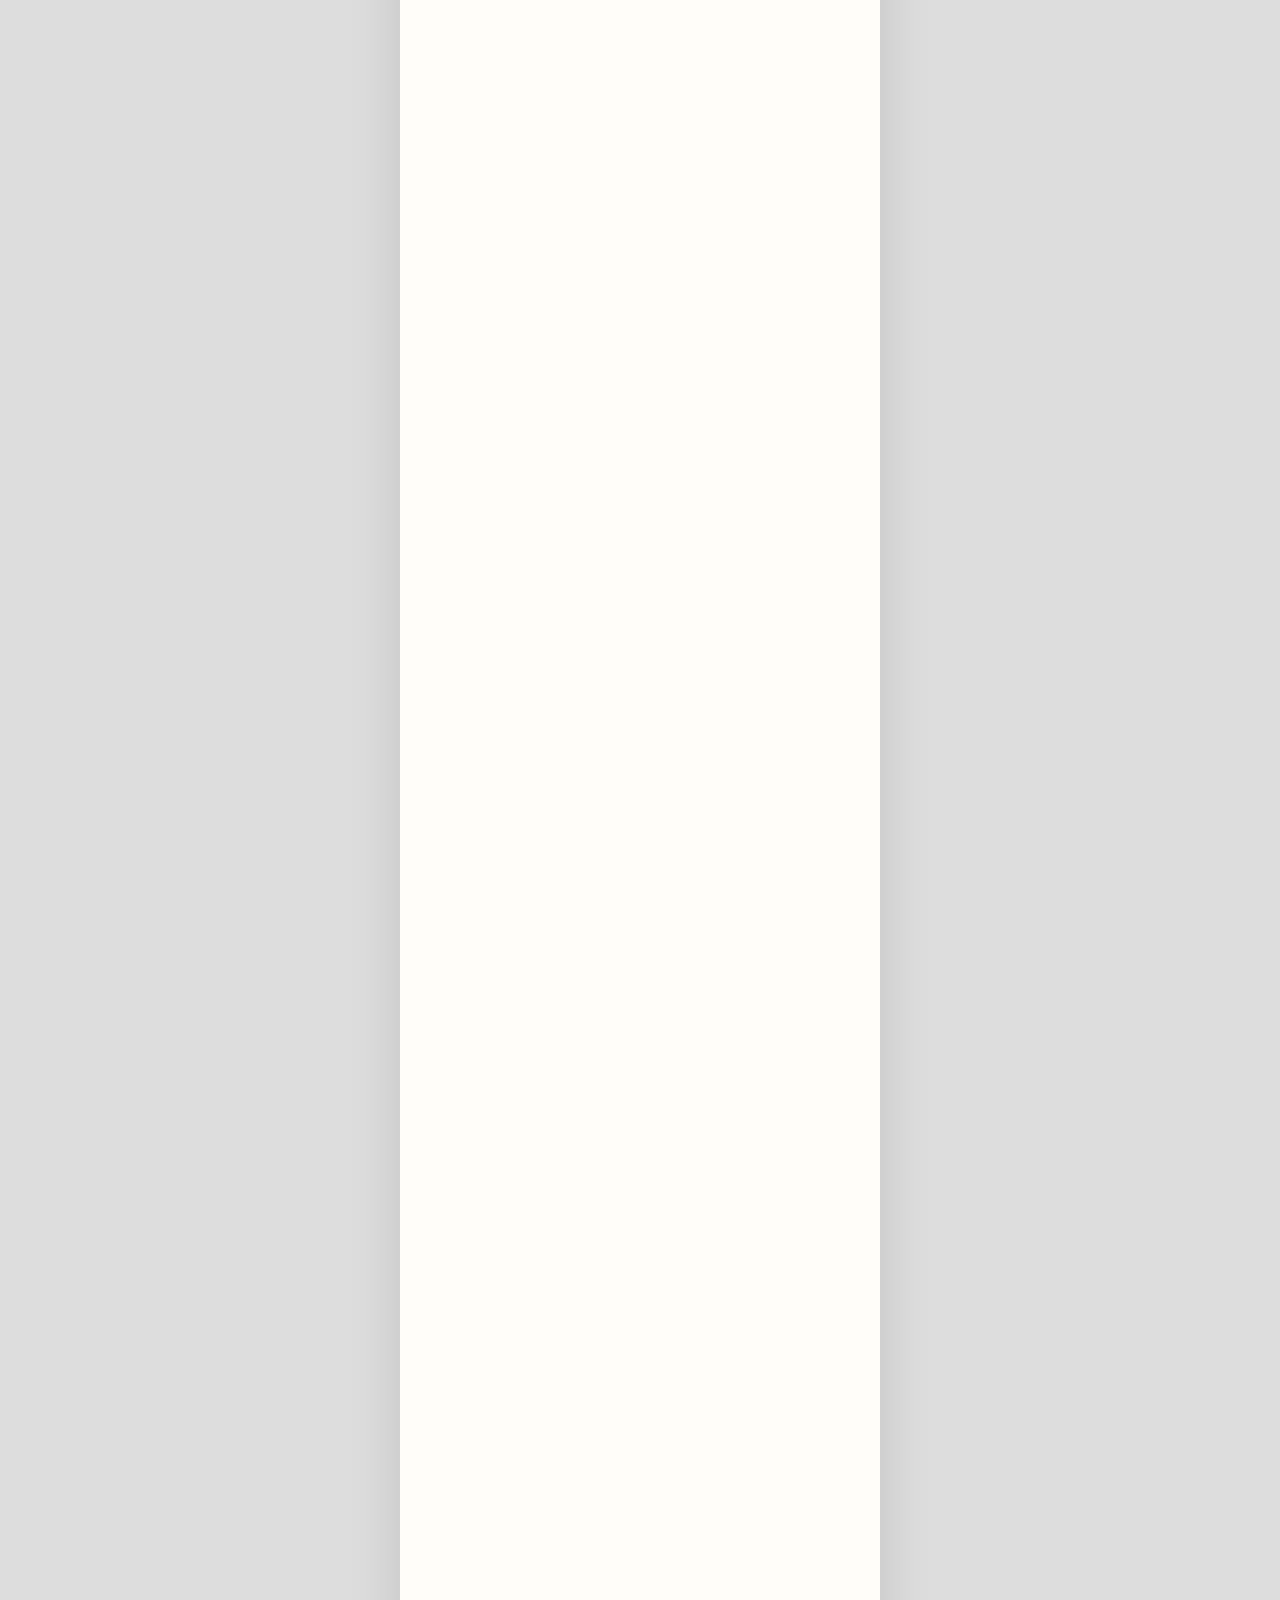
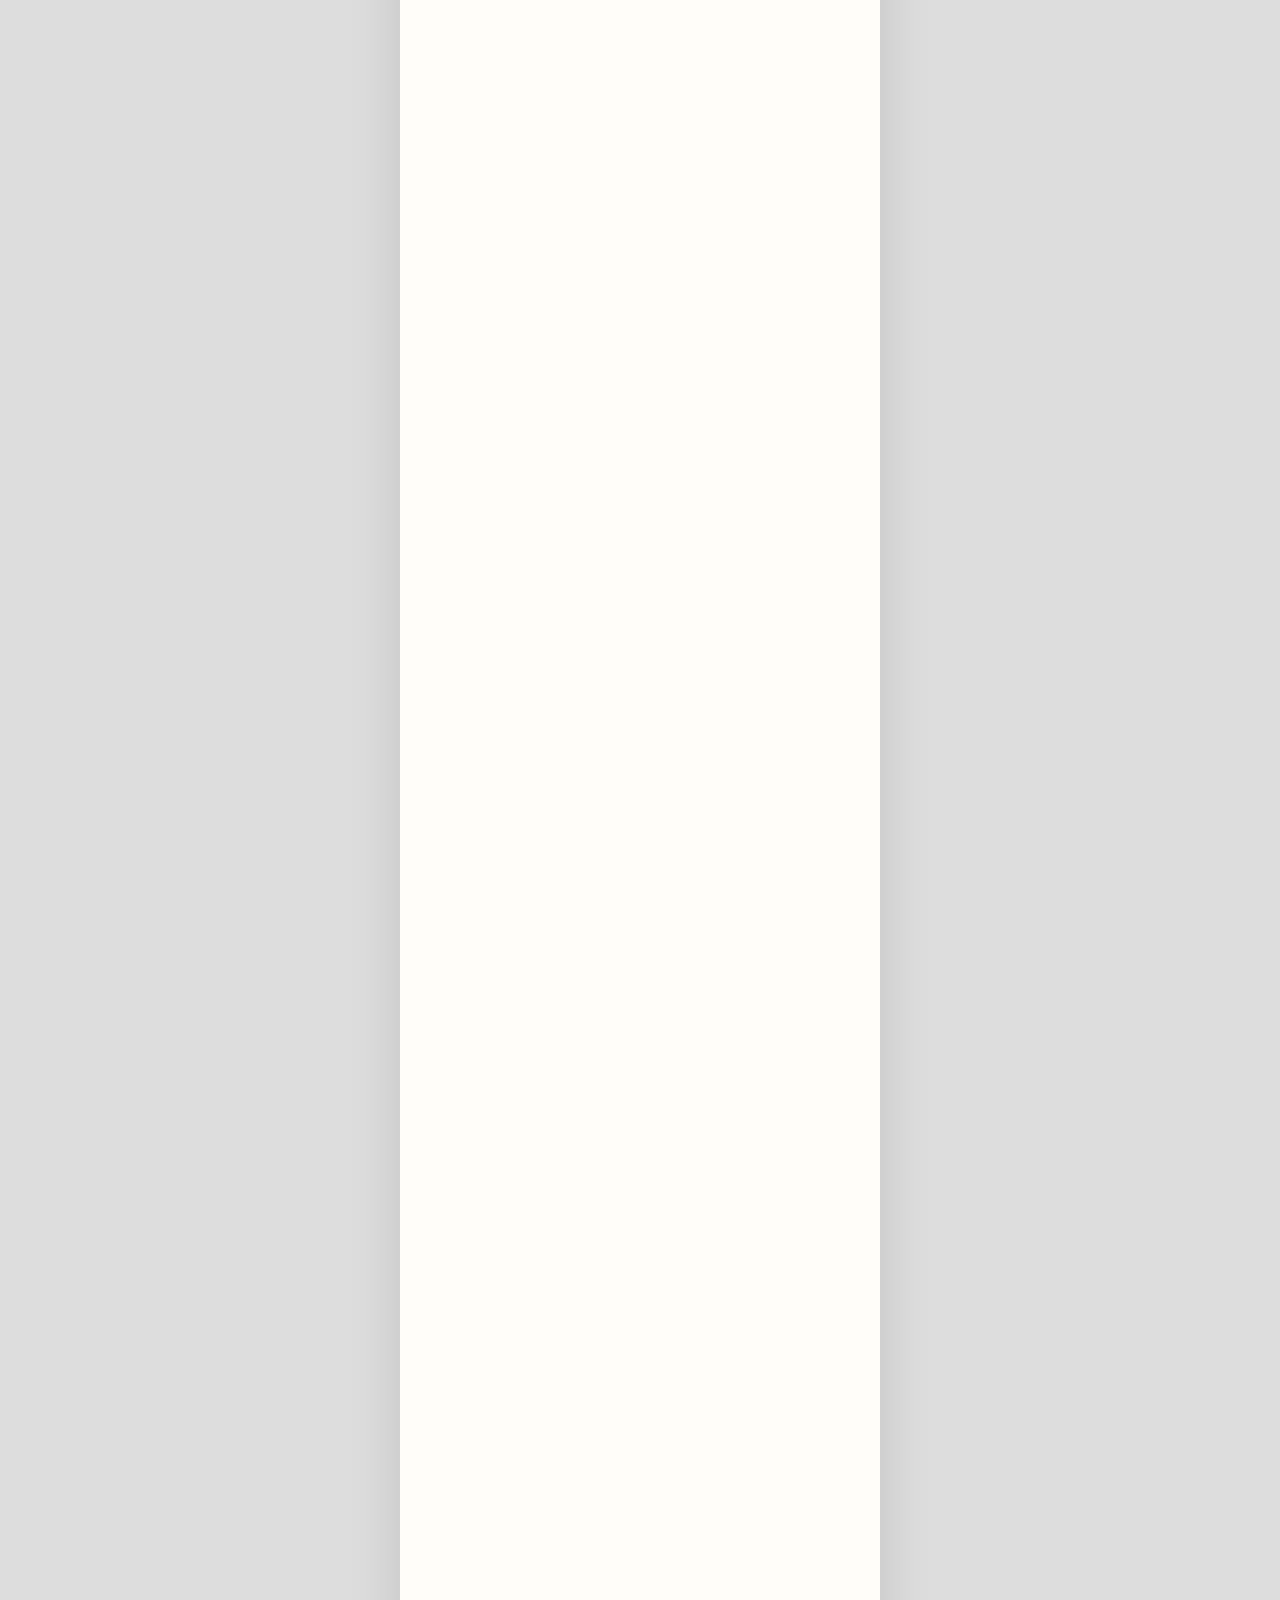
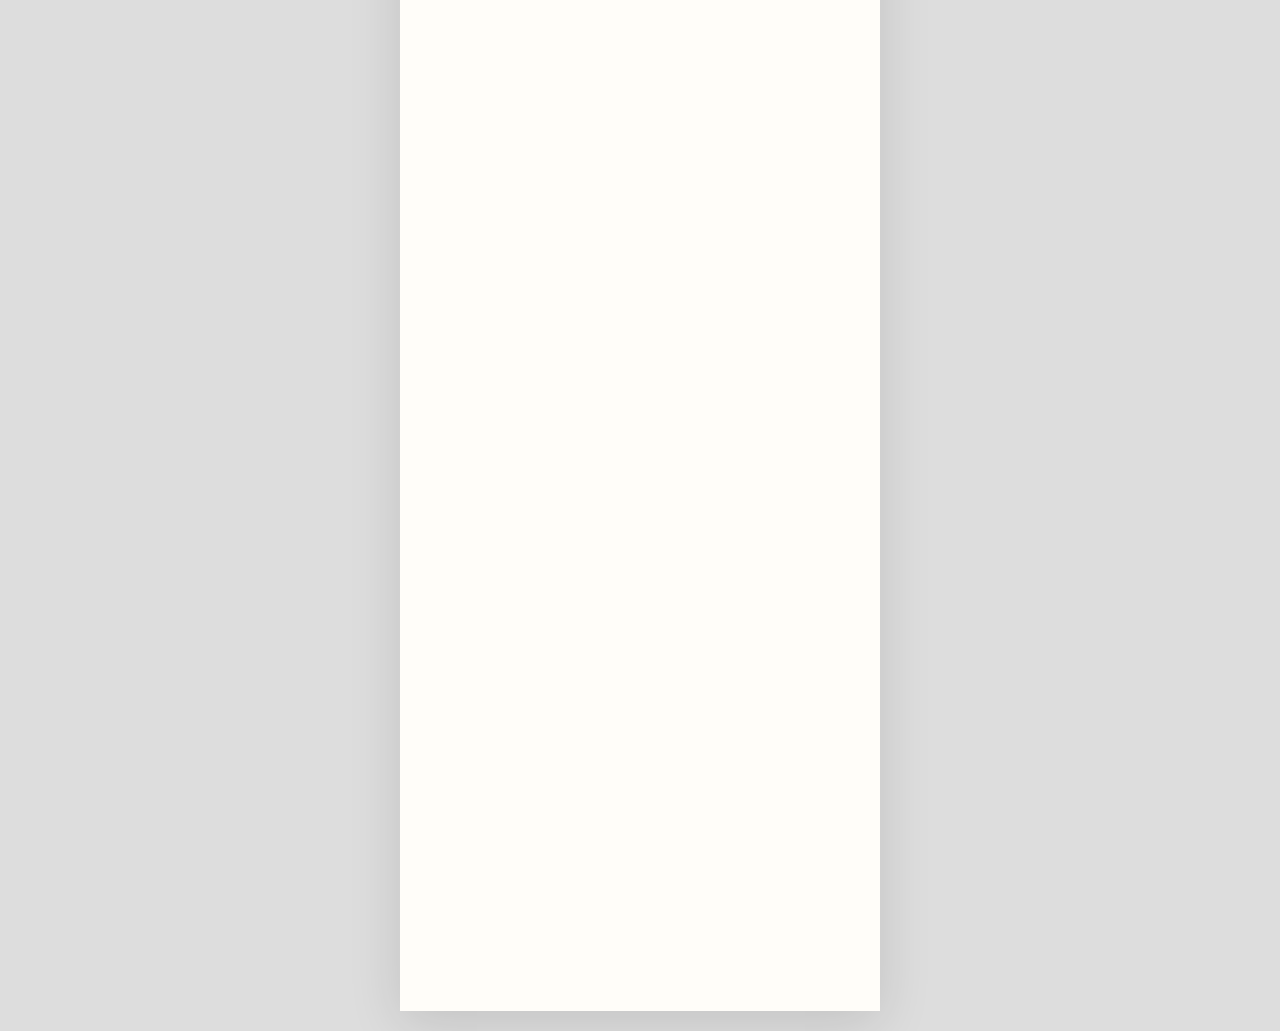
==== commit edbb7a55: "Add files via upload" ====
--- a/index.html
+++ b/index.html
@@ -150,6 +150,97 @@
 
       <div id="guestbookList" class="guestbook-list"></div>
     </section>
+
+    <section class="section rsvp reveal">
+  <p class="section__eyebrow">ATTENDANCE</p>
+  <h2>참석 여부</h2>
+
+  <p class="rsvp__intro">
+    소중한 날, 함께해 주실 수 있는지<br>
+    참석 여부를 미리 알려주세요.
+  </p>
+
+  <form id="rsvpForm" class="rsvp-form">
+
+    <input
+      type="text"
+      id="rsvpName"
+      placeholder="이름"
+      maxlength="20"
+      required
+    >
+
+    <div class="rsvp-choice">
+      <p class="rsvp-label">참석 여부</p>
+
+      <label>
+        <input
+          type="radio"
+          name="attending"
+          value="true"
+          required
+        >
+        <span>참석합니다</span>
+      </label>
+
+      <label>
+        <input
+          type="radio"
+          name="attending"
+          value="false"
+        >
+        <span>참석하지 못합니다</span>
+      </label>
+    </div>
+
+    <div class="rsvp-choice">
+      <p class="rsvp-label">동반 인원 (본인 제외)</p>
+
+      <div class="guest-count">
+        <button type="button" id="guestMinus">−</button>
+        <span id="guestCount">0</span>
+        <button type="button" id="guestPlus">＋</button>
+      </div>
+    </div>
+
+    <div class="rsvp-choice">
+      <p class="rsvp-label">식사 여부</p>
+
+      <label>
+        <input
+          type="radio"
+          name="meal"
+          value="true"
+          checked
+        >
+        <span>식사합니다</span>
+      </label>
+
+      <label>
+        <input
+          type="radio"
+          name="meal"
+          value="false"
+        >
+        <span>식사하지 않습니다</span>
+      </label>
+    </div>
+
+    <textarea
+      id="rsvpMessage"
+      placeholder="전달사항 (선택)"
+      maxlength="300"
+    ></textarea>
+
+    <button
+      type="submit"
+      class="button rsvp-submit"
+    >
+      참석 여부 보내기
+    </button>
+
+  </form>
+</section>
     
     <section class="section contact reveal">
       <p class="section__eyebrow">CONTACT</p>
--- a/style.css
+++ b/style.css
@@ -1018,4 +1018,158 @@
   font-size: 17px;
   font-weight: 300;
   letter-spacing: 0.08em;
+}
+
+.rsvp {
+  text-align: center;
+}
+
+.rsvp__intro {
+  margin: 0 0 30px;
+  color: #8a837a;
+  font-size: 13px;
+  line-height: 1.9;
+  letter-spacing: -0.01em;
+}
+
+.rsvp-form {
+  display: flex;
+  flex-direction: column;
+  gap: 24px;
+  margin: 0 auto;
+  text-align: left;
+}
+
+.rsvp-form > input,
+.rsvp-form > textarea {
+  width: 100%;
+  box-sizing: border-box;
+  border: 0;
+  border-bottom: 1px solid #ddd7cf;
+  border-radius: 0;
+  background: transparent;
+  padding: 13px 4px;
+  font-family: inherit;
+  font-size: 13px;
+  color: #4b4742;
+  outline: none;
+  transition: border-color 0.25s ease;
+}
+
+.rsvp-form > input::placeholder,
+.rsvp-form > textarea::placeholder {
+  color: #aaa49d;
+}
+
+.rsvp-form > input:focus,
+.rsvp-form > textarea:focus {
+  border-bottom-color: #a99f92;
+}
+
+.rsvp-form > textarea {
+  min-height: 90px;
+  resize: vertical;
+  line-height: 1.7;
+}
+
+.rsvp-choice {
+  padding: 0 4px;
+}
+
+.rsvp-label {
+  margin: 0 0 13px;
+  color: #6f6962;
+  font-size: 12px;
+  font-weight: 500;
+  letter-spacing: 0.02em;
+}
+
+.rsvp-choice label {
+  display: inline-flex;
+  align-items: center;
+  gap: 7px;
+  margin-right: 18px;
+  color: #77716a;
+  font-size: 13px;
+  cursor: pointer;
+}
+
+.rsvp-choice input[type="radio"] {
+  width: 16px;
+  height: 16px;
+  margin: 0;
+  accent-color: #a99f92;
+}
+
+.guest-count {
+  display: flex;
+  align-items: center;
+  justify-content: center;
+  gap: 22px;
+  width: fit-content;
+  margin: 0 auto;
+}
+
+.guest-count button {
+  width: 30px;
+  height: 30px;
+  border: 1px solid #ddd7cf;
+  border-radius: 50%;
+  background: transparent;
+  color: #8a837a;
+  font-size: 17px;
+  line-height: 1;
+  cursor: pointer;
+  transition:
+    background 0.2s ease,
+    transform 0.2s ease;
+}
+
+.guest-count button:active {
+  transform: scale(0.92);
+}
+
+.guest-count span {
+  min-width: 20px;
+  text-align: center;
+  color: #5f5952;
+  font-family: "Cormorant Garamond", serif;
+  font-size: 20px;
+}
+
+.rsvp-submit {
+  width: 100%;
+  margin-top: 4px;
+  padding: 13px 20px;
+  border: 1px solid #b8aea1;
+  border-radius: 30px;
+  background: #b8aea1;
+  color: #fff;
+  font-family: "Noto Sans KR", sans-serif;
+  font-size: 13px;
+  font-weight: 500;
+  letter-spacing: 0.03em;
+  cursor: pointer;
+  transition:
+    background 0.25s ease,
+    transform 0.2s ease,
+    box-shadow 0.25s ease;
+}
+
+.rsvp-submit:hover {
+  background: #a79b8d;
+  box-shadow: 0 5px 14px rgba(100, 90, 80, 0.15);
+  transform: translateY(-1px);
+}
+
+.rsvp-submit:active {
+  transform: translateY(0);
+  box-shadow: none;
+}
+
+.rsvp-submit:disabled {
+  opacity: 0.6;
+  cursor: default;
+  transform: none;
+  box-shadow: none;
 }
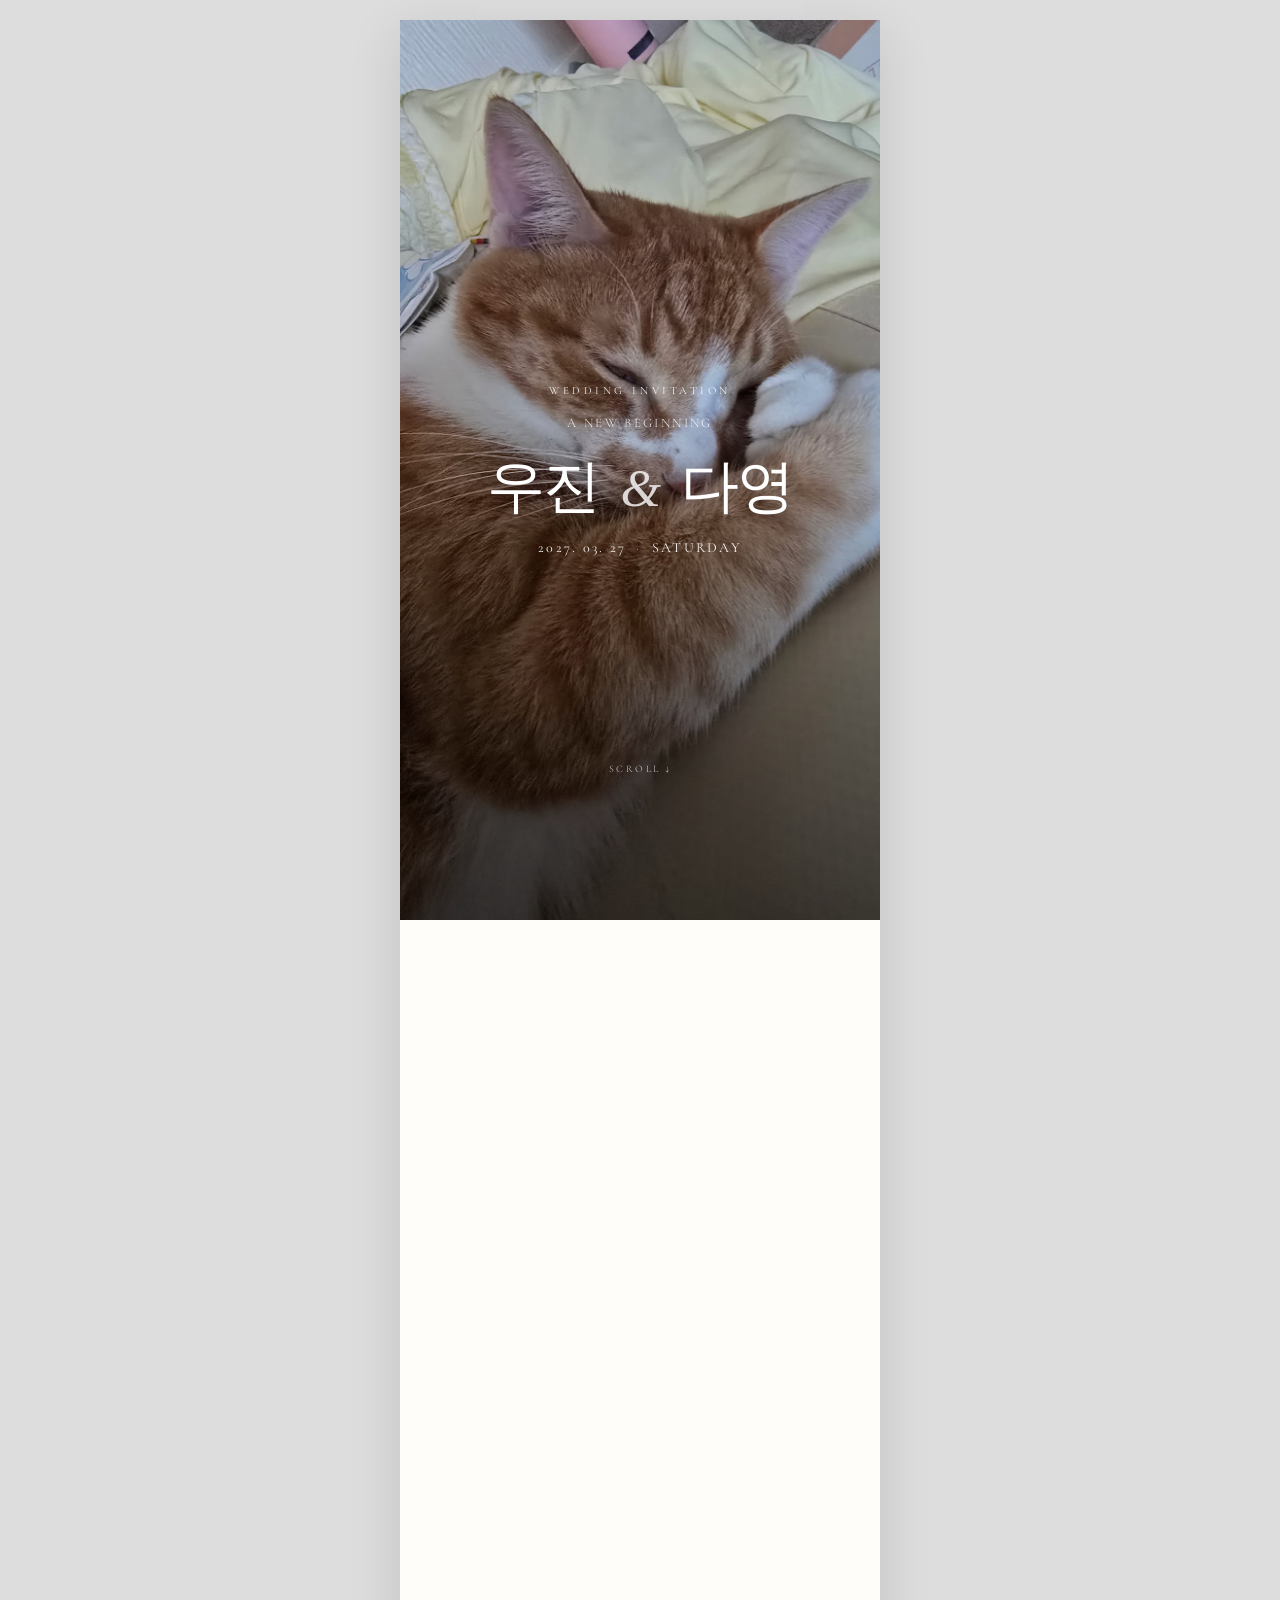
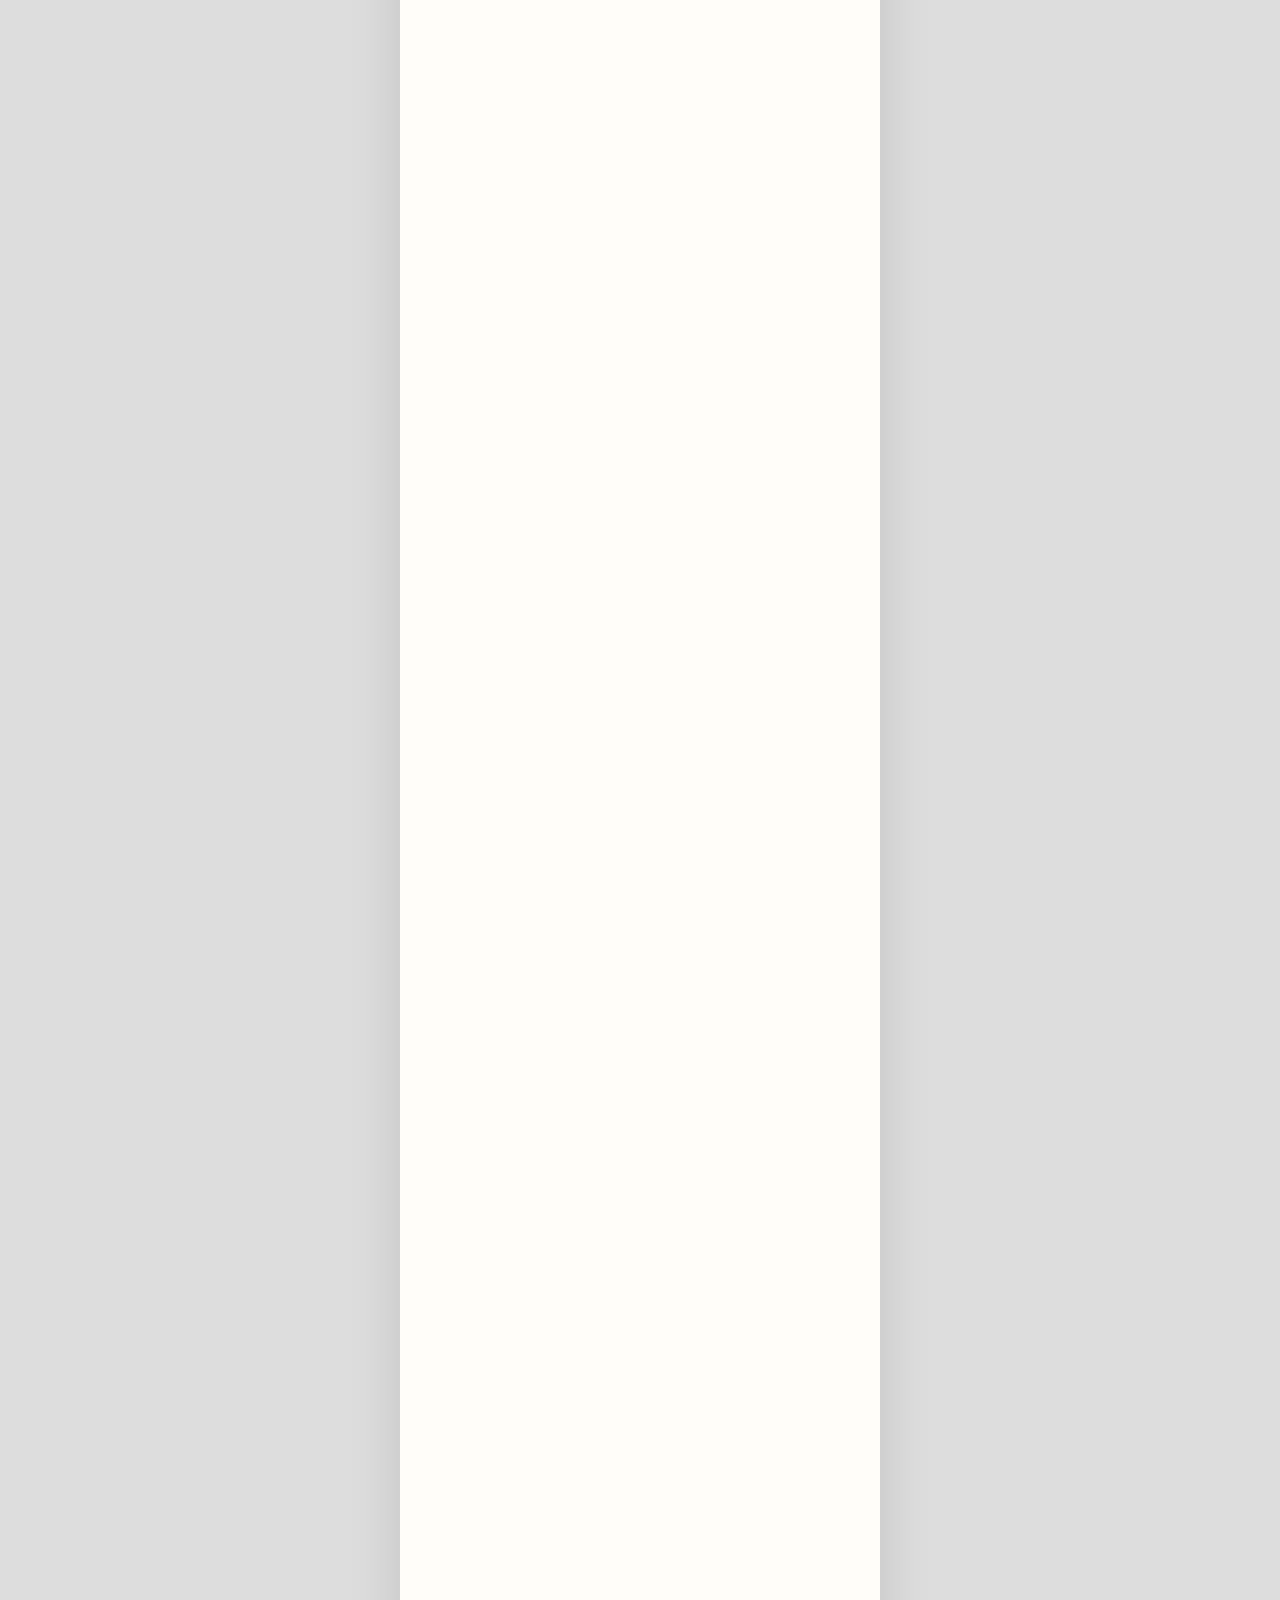
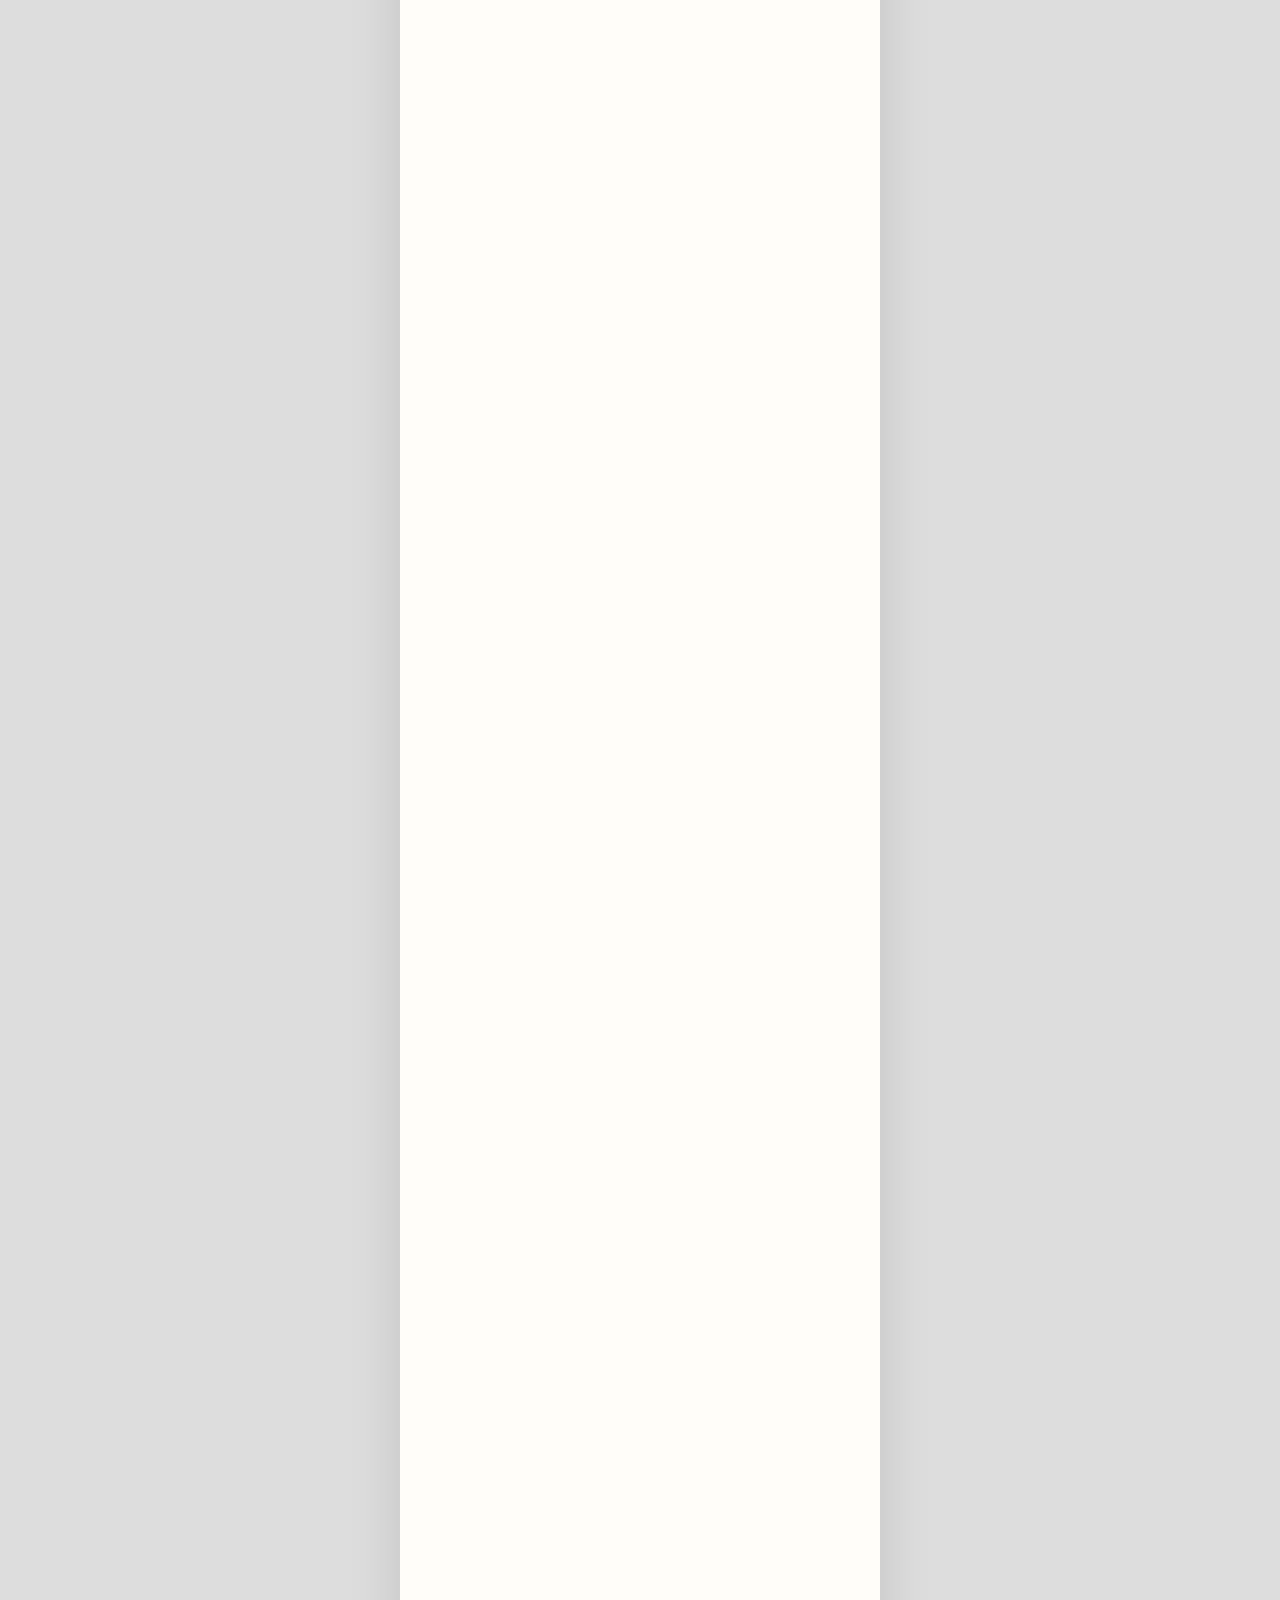
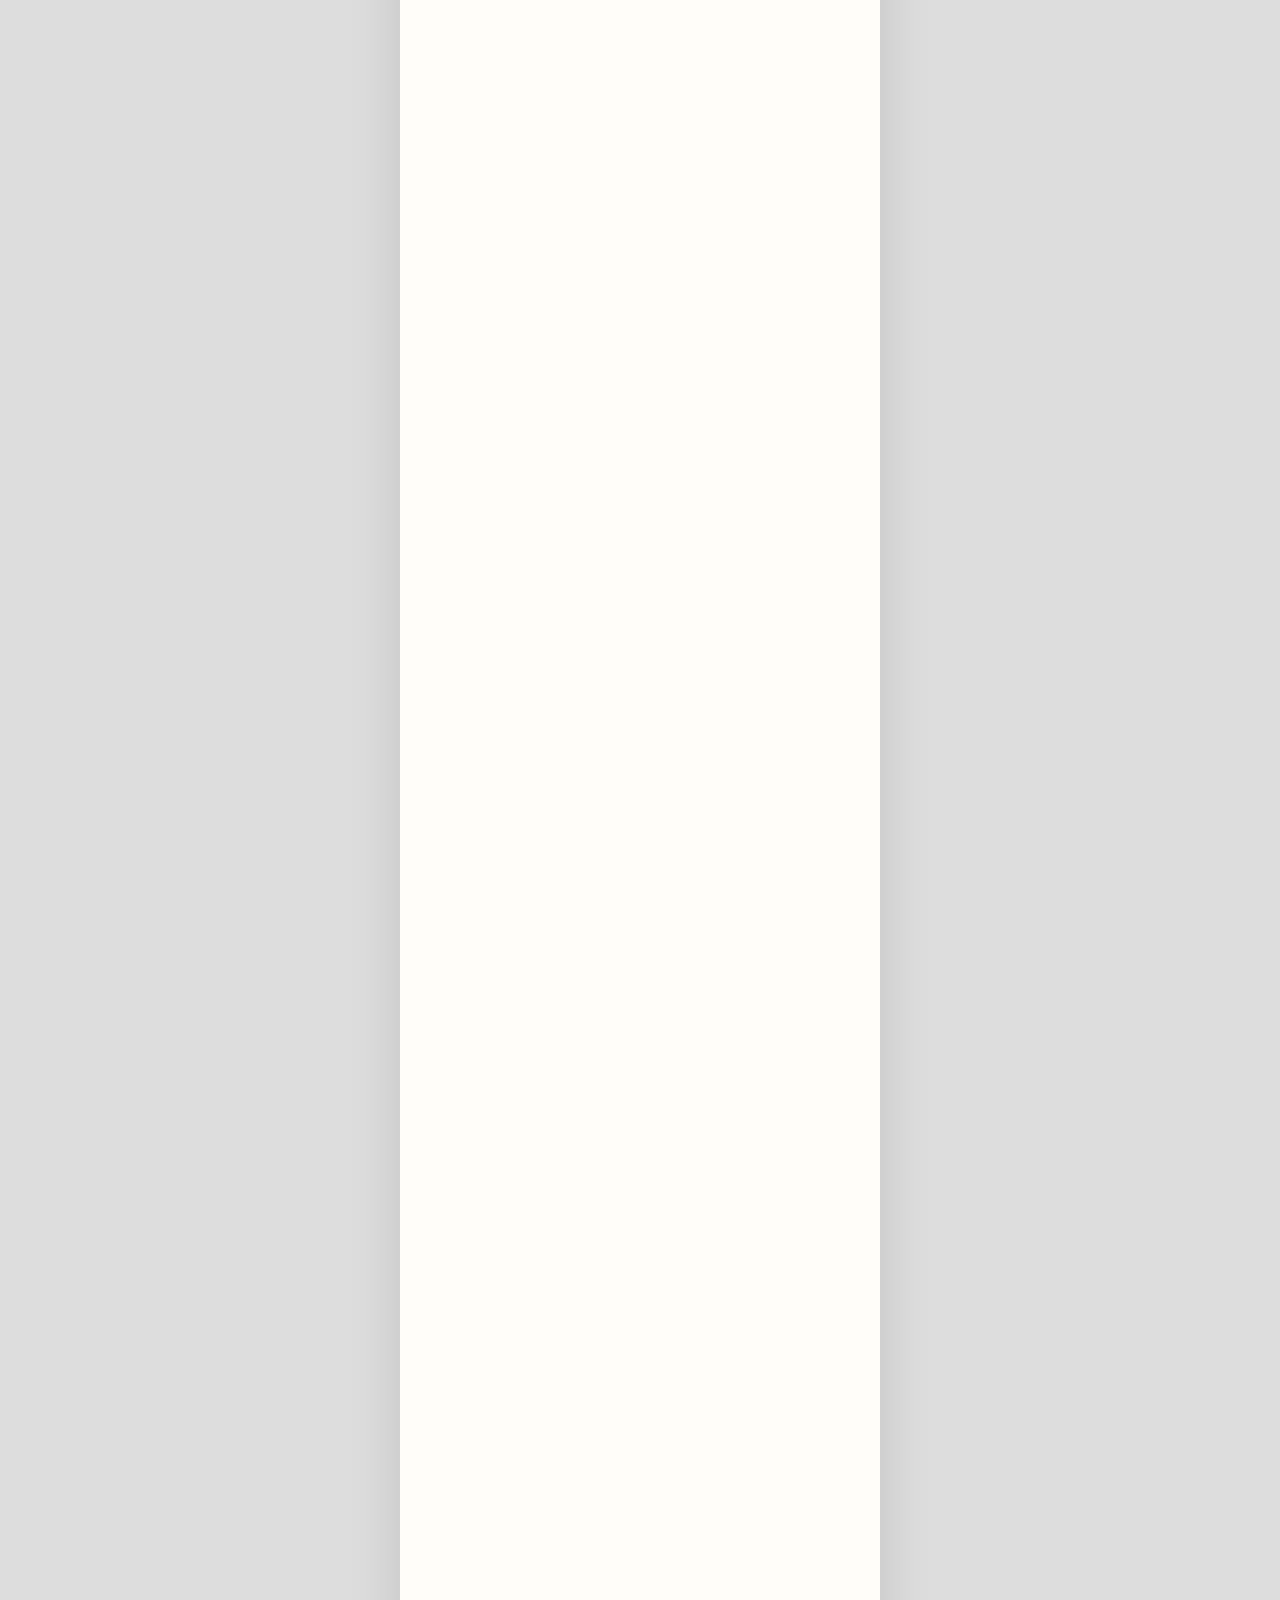
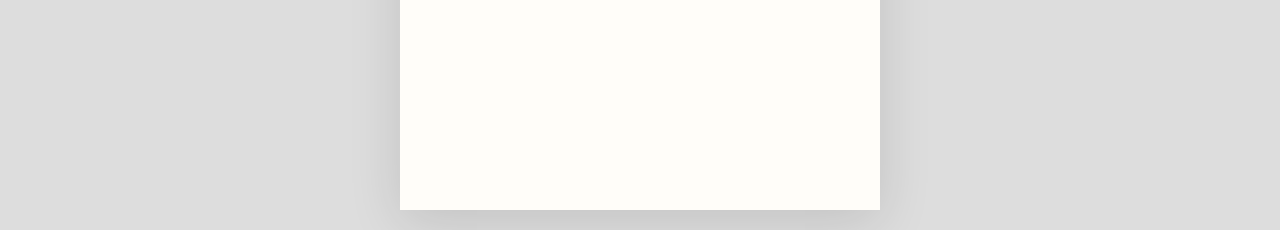
==== commit 898f9c63: "Add files via upload" ====
--- a/index.html
+++ b/index.html
@@ -1,53 +1,119 @@
 <!doctype html>
 <html lang="ko">
+
 <head>
   <meta charset="UTF-8" />
   <meta name="viewport" content="width=device-width, initial-scale=1.0, viewport-fit=cover" />
   <meta name="theme-color" content="#f8f6f2" />
   <meta name="description" content="우진 & 다영 모바일 청첩장" />
   <title>우진 & 다영 결혼식</title>
-  
+
   <link rel="preconnect" href="https://fonts.googleapis.com">
   <link rel="preconnect" href="https://fonts.gstatic.com" crossorigin>
-  <link href="https://fonts.googleapis.com/css2?family=Cormorant+Garamond:wght@400;500;600&family=Noto+Sans+KR:wght@300;400;500&display=swap" rel="stylesheet">
+  <link
+    href="https://fonts.googleapis.com/css2?family=Cormorant+Garamond:wght@400;500;600&family=Noto+Sans+KR:wght@300;400;500&display=swap"
+    rel="stylesheet">
   <link rel="stylesheet" href="style.css" />
 </head>
+
 <body>
+  <!-- 참석 여부 팝업 -->
+  <div class="rsvp-modal" id="rsvpModal">
+
+    <div class="rsvp-modal__box">
+
+      <p class="rsvp-modal__eyebrow">ATTENDANCE</p>
+
+      <button type="button" class="rsvp-modal__close" id="rsvpModalClose" aria-label="참석 여부 팝업 닫기">
+        ×
+      </button>
+
+      <h2>참석 여부를 알려주세요</h2>
+
+      <p class="rsvp-modal__intro">
+        소중한 날 함께해 주실 수 있는지<br>
+        미리 알려주시면 감사하겠습니다.
+      </p>
+
+      <form id="rsvpForm">
+
+        <input type="text" id="rsvpName" placeholder="이름" maxlength="20" required>
+
+        <div class="rsvp-choice">
+          <p class="rsvp-label">참석 여부</p>
+
+          <label>
+            <input type="radio" name="attending" value="true" required>
+            <span>참석합니다</span>
+          </label>
+
+          <label>
+            <input type="radio" name="attending" value="false">
+            <span>참석하지 못합니다</span>
+          </label>
+        </div>
+
+        <div class="rsvp-choice">
+          <p class="rsvp-label">동반 인원 (본인제외)</p>
+
+          <div class="guest-count">
+            <button type="button" id="guestMinus">−</button>
+            <span id="guestCount">0</span>
+            <button type="button" id="guestPlus">＋</button>
+          </div>
+        </div>
+
+        <div class="rsvp-choice">
+          <p class="rsvp-label">식사 여부</p>
+
+          <label>
+            <input type="radio" name="meal" value="true" checked>
+            <span>식사합니다</span>
+          </label>
+
+          <label>
+            <input type="radio" name="meal" value="false">
+            <span>식사하지 않습니다</span>
+          </label>
+        </div>
+
+        <textarea id="rsvpMessage" placeholder="전달사항 (선택)" maxlength="300"></textarea>
+
+        <button type="submit" class="button rsvp-submit">
+          참석 여부 보내기
+        </button>
+
+      </form>
+
+    </div>
+
+  </div>
   <main>
-      <section class="hero">
-        <img
-          src="images/main.jpg"
-          alt="두 사람의 대표 사진"
-          class="hero__image"
-          onerror="this.style.display='none'"
-        >
-
-        <div class="hero__overlay"></div>
-
-        <div class="hero__content">
-
-          <p class="eyebrow">WEDDING INVITATION</p>
-
-          <p class="hero__subtitle">A NEW BEGINNING</p>
-
-          <h1>우진 <span>&amp;</span> 다영</h1>
-
-          <p class="hero__date">
-            2027. 03. 27
-            <span>·</span>
-            SATURDAY
-          </p>
-
-          <button
-            class="scroll-hint"
-            data-scroll="#invitation"
-            aria-label="청첩장 내용으로 이동"
-          >
-            SCROLL ↓
-          </button>
-
-        </div>
-      </section>
+    <section class="hero">
+      <img src="images/main.jpg" alt="두 사람의 대표 사진" class="hero__image" onerror="this.style.display='none'">
+
+      <div class="hero__overlay"></div>
+
+      <div class="hero__content">
+
+        <p class="eyebrow">WEDDING INVITATION</p>
+
+        <p class="hero__subtitle">A NEW BEGINNING</p>
+
+        <h1>우진 <span>&amp;</span> 다영</h1>
+
+        <p class="hero__date">
+          2027. 03. 27
+          <span>·</span>
+          SATURDAY
+        </p>
+
+        <button class="scroll-hint" data-scroll="#invitation" aria-label="청첩장 내용으로 이동">
+          SCROLL ↓
+        </button>
+
+      </div>
+    </section>
 
 
     <section id="invitation" class="section invitation reveal">
@@ -60,13 +126,14 @@
         감사한 마음 오래도록 간직하겠습니다.
       </p>
       <div class="names">
-          <div><strong>신랑</strong> 우진</div>
+        <!--<div><strong>신랑</strong> 우진</div>
           <div><strong>신부</strong> 다영</div>
-
-          <!--
-          <div><strong>신랑</strong> ㅇㅇㅇ · ㅇㅇㅇ의 장남 우진 </div>
-          <div><strong>신부</strong> ㅇㅇㅇ · ㅇㅇㅇ의 막내 다영 </div>
           -->
+        <div class="names__parents">
+          <div><strong>신랑</strong> ㅇㅇㅇ · ㅇㅇㅇ의 장남 <strong>우진</strong></div>
+          <div><strong>신부</strong> ㅇㅇㅇ · ㅇㅇㅇ의 막내 <strong>다영</strong></div>
+        </div>
+
     </section>
 
     <section class="section date reveal reveal-scale">
@@ -127,121 +194,21 @@
         따뜻한 마음을 남겨주세요.
       </p>
 
-    <form id="guestbookForm" class="guestbook-form">
-      <input
-        type="text"
-        id="guestbookName"
-        placeholder="이름"
-        maxlength="20"
-        required
-      >
-
-      <textarea
-        id="guestbookMessage"
-        placeholder="축하 메시지를 남겨주세요."
-        maxlength="300"
-        required
-      ></textarea>
-
-      <button type="submit" class="button guestbook-submit">
-        방명록 남기기
-      </button>
+      <form id="guestbookForm" class="guestbook-form">
+        <input type="text" id="guestbookName" placeholder="이름" maxlength="20" required>
+
+        <textarea id="guestbookMessage" placeholder="축하 메시지를 남겨주세요." maxlength="300" required></textarea>
+
+        <button type="submit" class="button guestbook-submit">
+          방명록 남기기
+        </button>
       </form>
 
       <div id="guestbookList" class="guestbook-list"></div>
     </section>
 
-    <section class="section rsvp reveal">
-  <p class="section__eyebrow">ATTENDANCE</p>
-  <h2>참석 여부</h2>
-
-  <p class="rsvp__intro">
-    소중한 날, 함께해 주실 수 있는지<br>
-    참석 여부를 미리 알려주세요.
-  </p>
-
-  <form id="rsvpForm" class="rsvp-form">
-
-    <input
-      type="text"
-      id="rsvpName"
-      placeholder="이름"
-      maxlength="20"
-      required
-    >
-
-    <div class="rsvp-choice">
-      <p class="rsvp-label">참석 여부</p>
-
-      <label>
-        <input
-          type="radio"
-          name="attending"
-          value="true"
-          required
-        >
-        <span>참석합니다</span>
-      </label>
-
-      <label>
-        <input
-          type="radio"
-          name="attending"
-          value="false"
-        >
-        <span>참석하지 못합니다</span>
-      </label>
-    </div>
-
-    <div class="rsvp-choice">
-      <p class="rsvp-label">동반 인원 (본인 제외)</p>
-
-      <div class="guest-count">
-        <button type="button" id="guestMinus">−</button>
-        <span id="guestCount">0</span>
-        <button type="button" id="guestPlus">＋</button>
-      </div>
-    </div>
-
-    <div class="rsvp-choice">
-      <p class="rsvp-label">식사 여부</p>
-
-      <label>
-        <input
-          type="radio"
-          name="meal"
-          value="true"
-          checked
-        >
-        <span>식사합니다</span>
-      </label>
-
-      <label>
-        <input
-          type="radio"
-          name="meal"
-          value="false"
-        >
-        <span>식사하지 않습니다</span>
-      </label>
-    </div>
-
-    <textarea
-      id="rsvpMessage"
-      placeholder="전달사항 (선택)"
-      maxlength="300"
-    ></textarea>
-
-    <button
-      type="submit"
-      class="button rsvp-submit"
-    >
-      참석 여부 보내기
-    </button>
-
-  </form>
-</section>
-    
+
+
     <section class="section contact reveal">
       <p class="section__eyebrow">CONTACT</p>
       <h2>마음으로 함께해 주세요.</h2>
@@ -286,21 +253,21 @@
     </section>
 
     <section class="ending reveal">
-  <img src="images/ending.jpg" alt="두 사람의 마지막 사진" class="ending__image">
-
-  <div class="ending__overlay"></div>
-
-  <div class="ending__content">
-    <p class="ending__message">
-      저희의 새로운 시작을<br>
-      따뜻한 마음으로 축복해주세요.
-    </p>
-
-    <p class="ending__thanks">감사합니다.</p>
-
-    <p class="ending__names">우진 &amp; 다영</p>
-  </div>
-</section>
+      <img src="images/ending.jpg" alt="두 사람의 마지막 사진" class="ending__image">
+
+      <div class="ending__overlay"></div>
+
+      <div class="ending__content">
+        <p class="ending__message">
+          저희의 새로운 시작을<br>
+          따뜻한 마음으로 축복해주세요.
+        </p>
+
+        <p class="ending__thanks">감사합니다.</p>
+
+        <p class="ending__names">우진 &amp; 다영</p>
+      </div>
+    </section>
 
   </main>
 
@@ -315,4 +282,5 @@
   <script src="https://cdn.jsdelivr.net/npm/@supabase/supabase-js@2"></script>
   <script src="script.js"></script>
 </body>
-</html>
+
+</html>
--- a/style.css
+++ b/style.css
@@ -297,6 +297,13 @@
   border-top: 1px solid var(--line);
   font-size: 14px;
 }
+
+.names__parents {
+  display: flex;
+  flex-direction: column;
+  gap: 8px;
+}
+
 .names strong { font-weight: 400; margin-right: 8px; color: var(--accent); }
 .date-card { background: var(--bg); }
 .date-card__month {
@@ -1172,4 +1179,260 @@
   cursor: default;
   transform: none;
   box-shadow: none;
+}
+
+/* =========================
+   RSVP MODAL
+========================= */
+
+.rsvp-modal {
+  position: fixed;
+  inset: 0;
+  z-index: 9999;
+
+  display: flex;
+  align-items: center;
+  justify-content: center;
+
+  padding: 24px;
+
+  background: rgba(45, 40, 35, 0.38);
+  backdrop-filter: blur(5px);
+  -webkit-backdrop-filter: blur(5px);
+}
+
+.rsvp-modal__box {
+  width: min(100%, 390px);
+  max-height: calc(100vh - 48px);
+
+  overflow-y: auto;
+
+  padding: 34px 24px 28px;
+
+  background: #faf8f4;
+  border: 1px solid rgba(255, 255, 255, 0.8);
+  border-radius: 18px;
+
+  box-shadow:
+    0 20px 60px rgba(50, 45, 40, 0.18);
+
+  text-align: center;
+}
+
+.rsvp-modal__eyebrow {
+  margin: 0 0 10px;
+
+  font-family: "Cormorant Garamond", serif;
+  font-size: 12px;
+  letter-spacing: 0.18em;
+  color: #9a9188;
+}
+
+.rsvp-modal__box h2 {
+  margin: 0;
+
+  font-family: "Noto Serif KR", serif;
+  font-size: 21px;
+  font-weight: 400;
+  color: #5f5952;
+}
+
+.rsvp-modal__intro {
+  margin: 14px 0 24px;
+
+  font-size: 13px;
+  line-height: 1.8;
+  color: #8b847d;
+}
+
+
+/* 이름 */
+
+.rsvp-modal #rsvpName {
+  width: 100%;
+  height: 46px;
+
+  padding: 0 14px;
+
+  border: 1px solid #e3ddd5;
+  border-radius: 8px;
+
+  background: #fff;
+
+  font-family: inherit;
+  font-size: 13px;
+  color: #5f5952;
+
+  outline: none;
+}
+
+.rsvp-modal #rsvpName:focus {
+  border-color: #c9c0b7;
+}
+
+
+/* 선택 영역 */
+
+.rsvp-modal .rsvp-choice {
+  margin-top: 20px;
+
+  text-align: left;
+}
+
+.rsvp-modal .rsvp-label {
+  margin: 0 0 10px;
+
+  font-size: 12px;
+  color: #7d756d;
+}
+
+
+/* 라디오 버튼 */
+
+.rsvp-modal .rsvp-choice label {
+  display: flex;
+  align-items: center;
+  gap: 8px;
+
+  margin-bottom: 8px;
+
+  font-size: 13px;
+  color: #625c55;
+
+  cursor: pointer;
+}
+
+.rsvp-modal .rsvp-choice input[type="radio"] {
+  accent-color: #8f857b;
+}
+
+
+/* 동반 인원 */
+
+.rsvp-modal .guest-count {
+  display: flex;
+  align-items: center;
+  justify-content: center;
+  gap: 20px;
+
+  margin-top: 4px;
+}
+
+.rsvp-modal .guest-count button {
+  width: 34px;
+  height: 34px;
+
+  border: 1px solid #ddd6ce;
+  border-radius: 50%;
+
+  background: #fff;
+
+  color: #756d65;
+  font-size: 18px;
+  line-height: 1;
+
+  cursor: pointer;
+}
+
+.rsvp-modal .guest-count span {
+  min-width: 20px;
+
+  font-size: 14px;
+  color: #625c55;
+}
+
+
+/* 전달사항 */
+
+.rsvp-modal #rsvpMessage {
+  width: 100%;
+  min-height: 82px;
+
+  margin-top: 20px;
+  padding: 12px 14px;
+
+  resize: vertical;
+
+  border: 1px solid #e3ddd5;
+  border-radius: 8px;
+
+  background: #fff;
+
+  font-family: inherit;
+  font-size: 13px;
+  line-height: 1.6;
+  color: #5f5952;
+
+  outline: none;
+}
+
+.rsvp-modal #rsvpMessage:focus {
+  border-color: #c9c0b7;
+}
+
+
+/* 제출 버튼 */
+
+.rsvp-modal .rsvp-submit {
+  width: 100%;
+  margin-top: 20px;
+}
+
+/* RSVP 팝업 열림/닫힘 */
+
+.rsvp-modal {
+  opacity: 0;
+  visibility: hidden;
+  pointer-events: none;
+
+  transition:
+    opacity 0.35s ease,
+    visibility 0.35s ease;
+}
+
+.rsvp-modal.is-open {
+  opacity: 1;
+  visibility: visible;
+  pointer-events: auto;
+}
+
+.rsvp-modal__box {
+  position: relative;
+  transform: translateY(10px);
+  opacity: 0;
+
+  transition:
+    transform 0.35s ease,
+    opacity 0.35s ease;
+    
+  scrollbar-width: none;
+  -ms-overflow-style: none;
+}
+
+.rsvp-modal__box::-webkit-scrollbar {
+  display: none;
+}
+
+.rsvp-modal.is-open .rsvp-modal__box {
+  transform: translateY(0);
+  opacity: 1;
+}
+
+.rsvp-modal__close {
+  position: absolute;
+  top: 12px;
+  right: 14px;
+
+  width: 36px;
+  height: 36px;
+
+  border: 0;
+  background: transparent;
+
+  color: #aaa198;
+  font-size: 24px;
+  font-weight: 300;
+  line-height: 1;
+
+  cursor: pointer;
 }
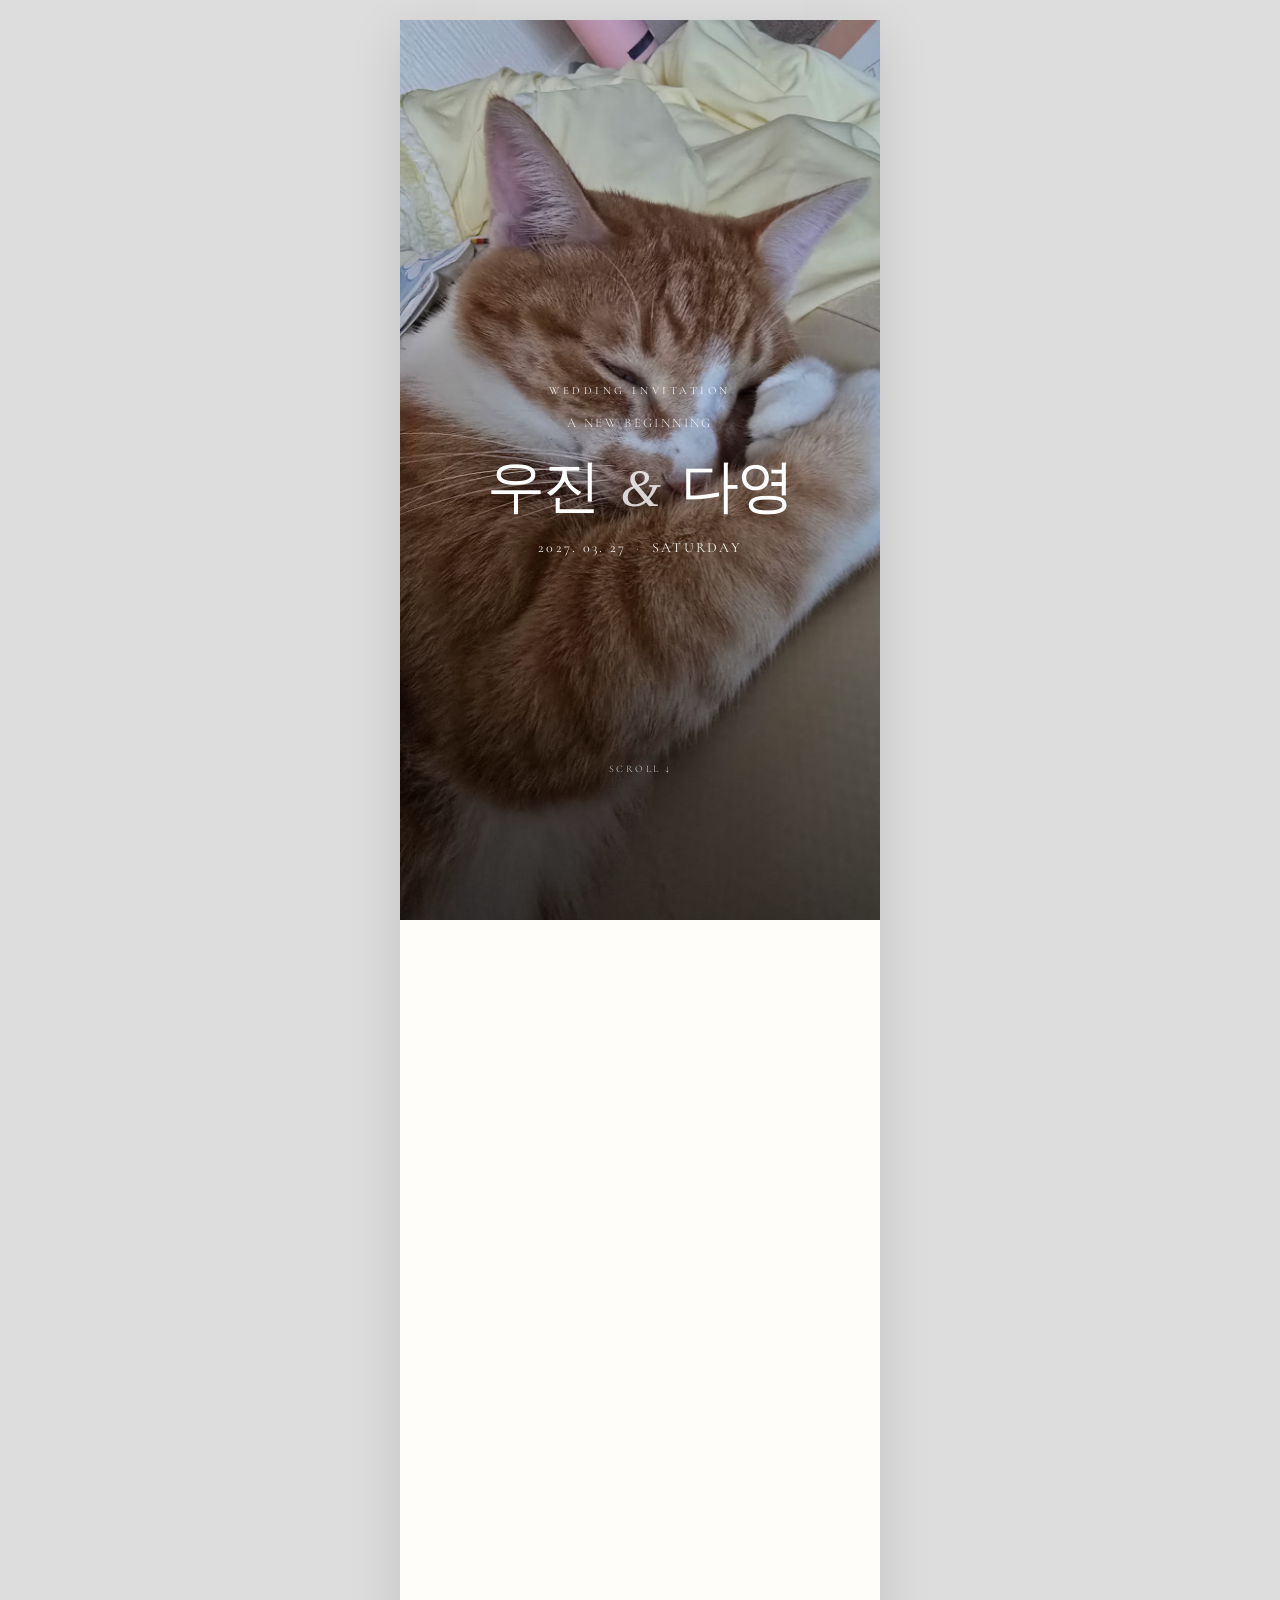
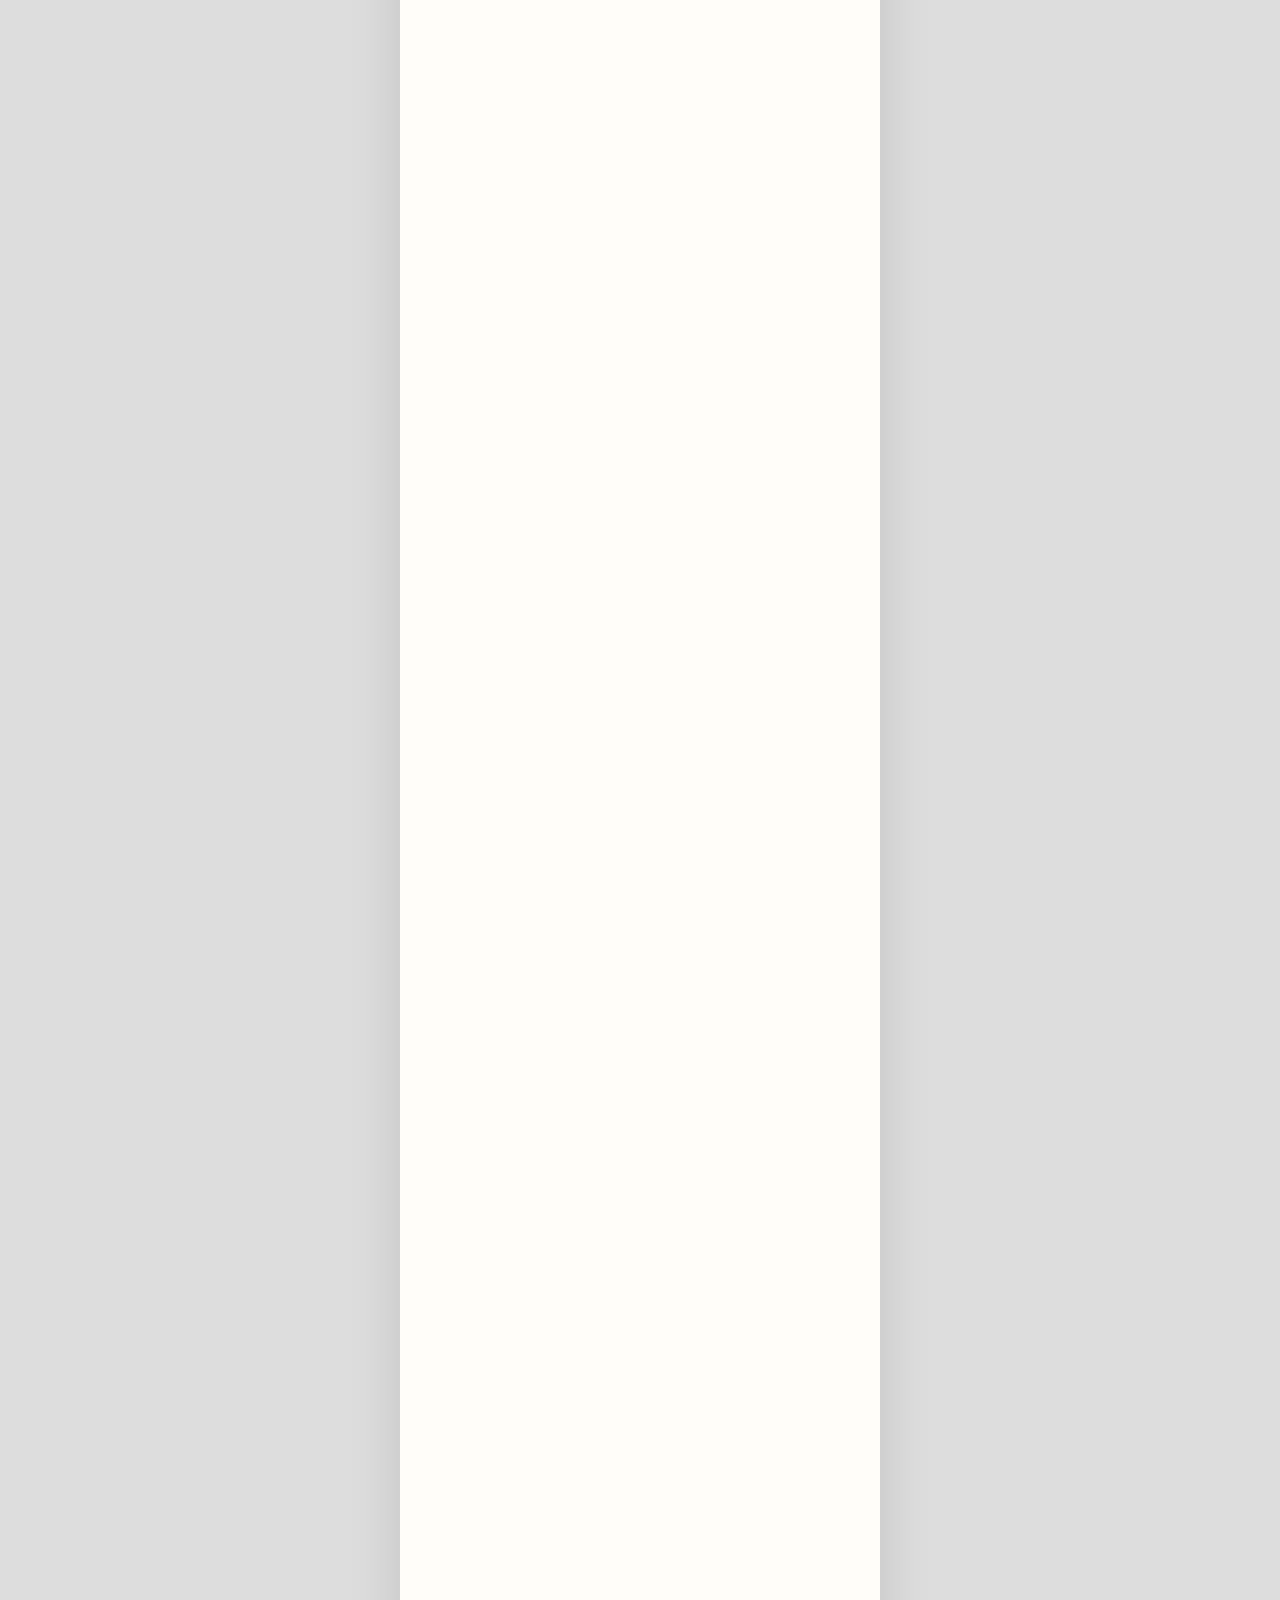
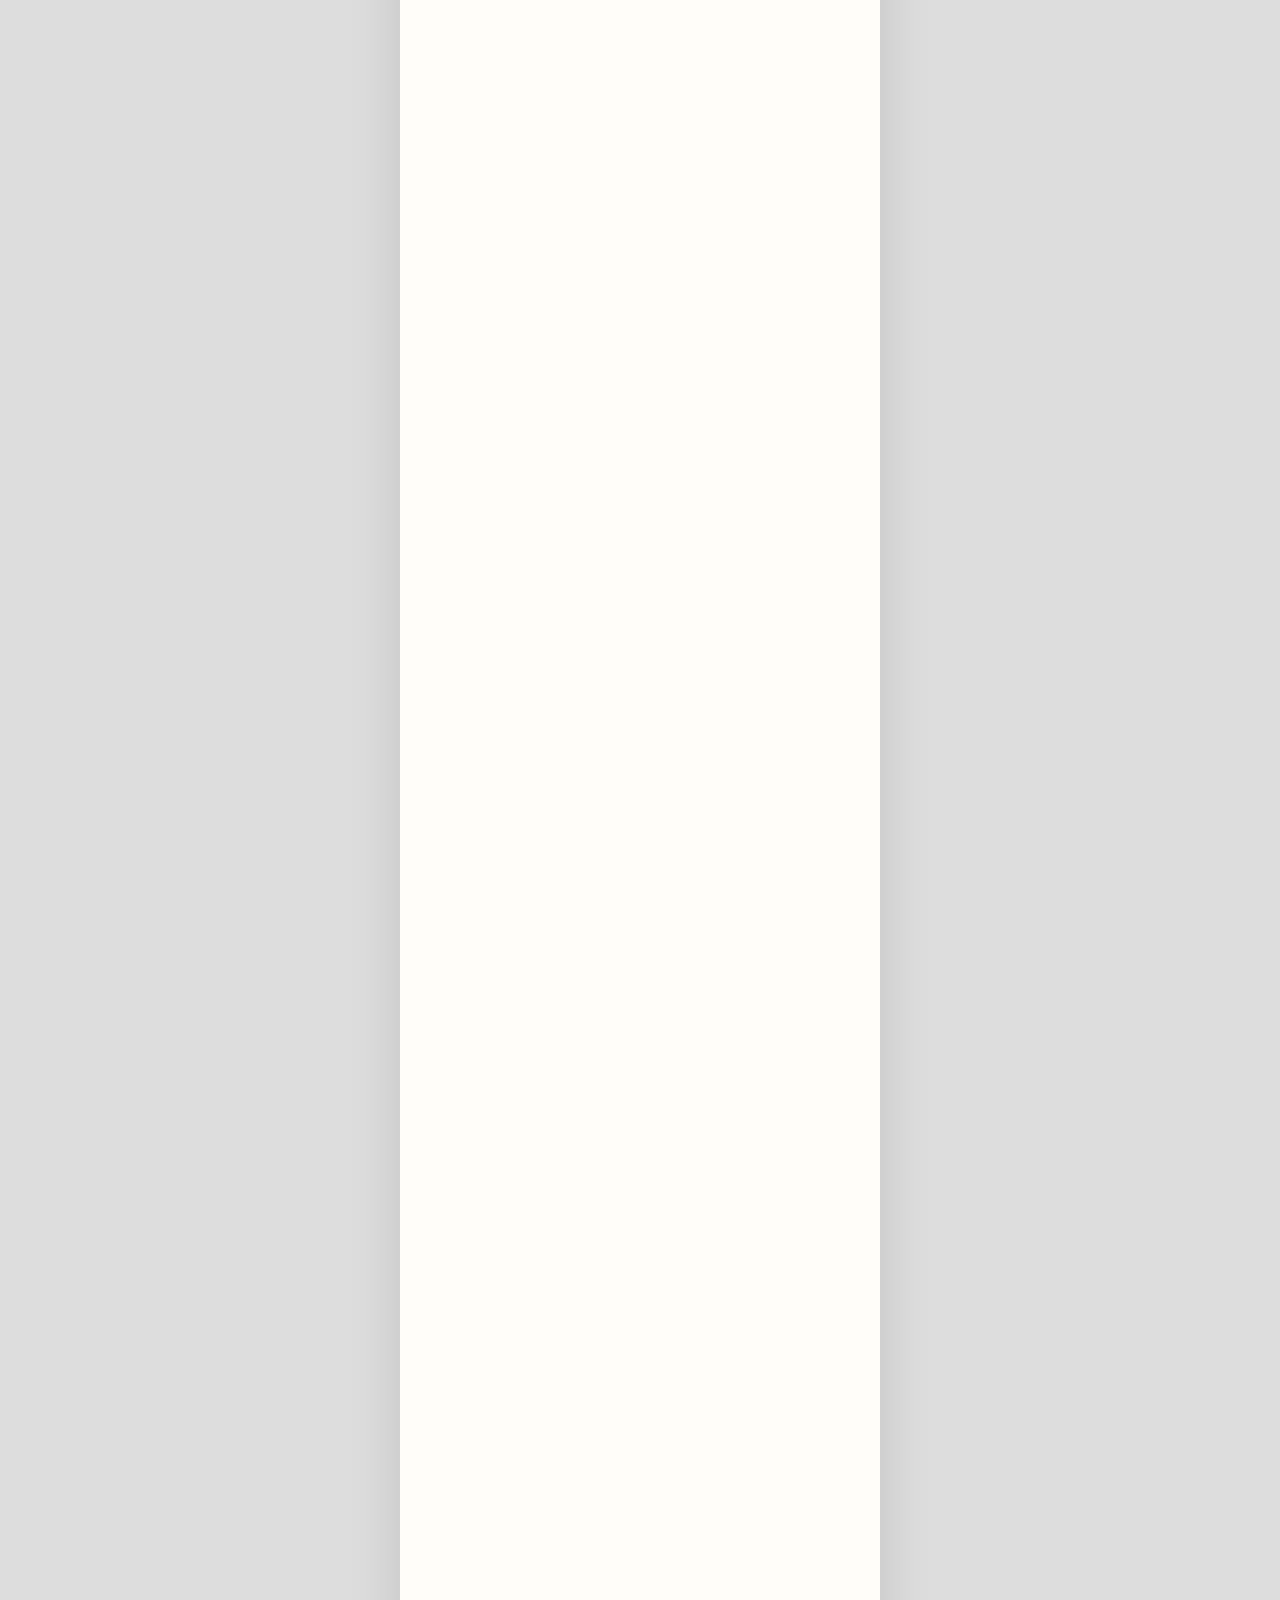
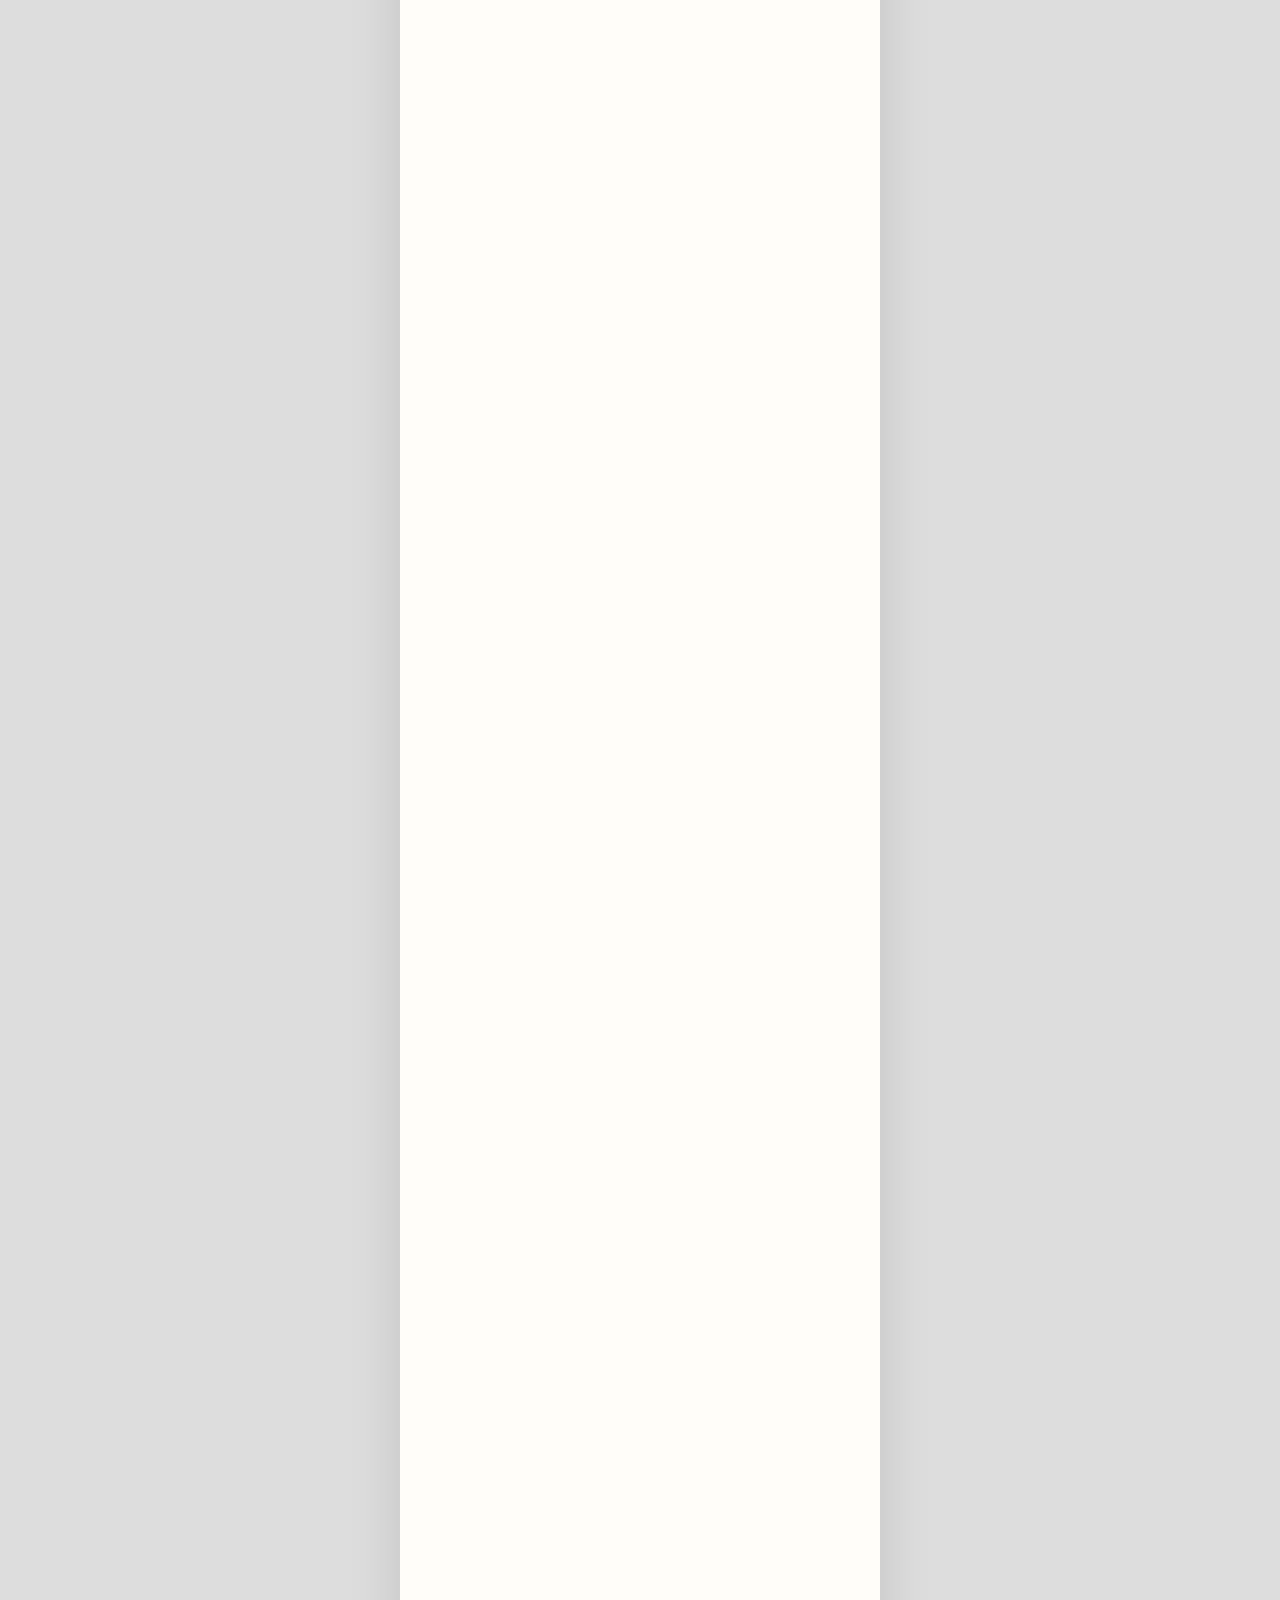
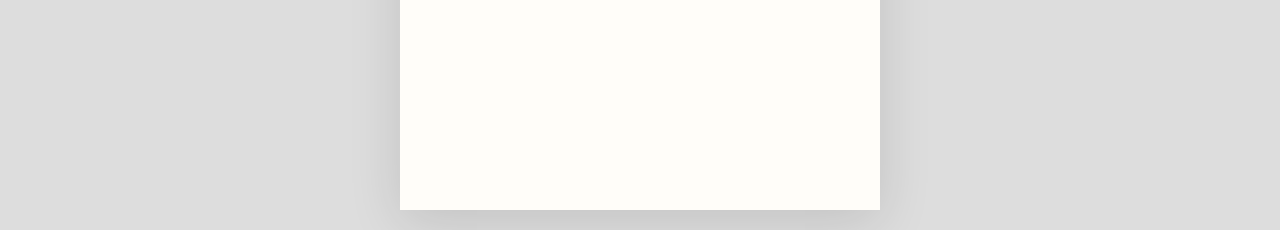
==== commit 6c79e7fd: "Add files via upload" ====
--- a/index.html
+++ b/index.html
@@ -6,7 +6,8 @@
   <meta name="viewport" content="width=device-width, initial-scale=1.0, viewport-fit=cover" />
   <meta name="theme-color" content="#f8f6f2" />
   <meta name="description" content="우진 & 다영 모바일 청첩장" />
-  <title>우진 & 다영 결혼식</title>
+  <meta property="og:image" content="https://dnwls904.github.io/woojin_wedding_invitation/images/kakao-main.png">
+  <title>우진이 직접 만든 청첩장</title>
 
   <link rel="preconnect" href="https://fonts.googleapis.com">
   <link rel="preconnect" href="https://fonts.gstatic.com" crossorigin>
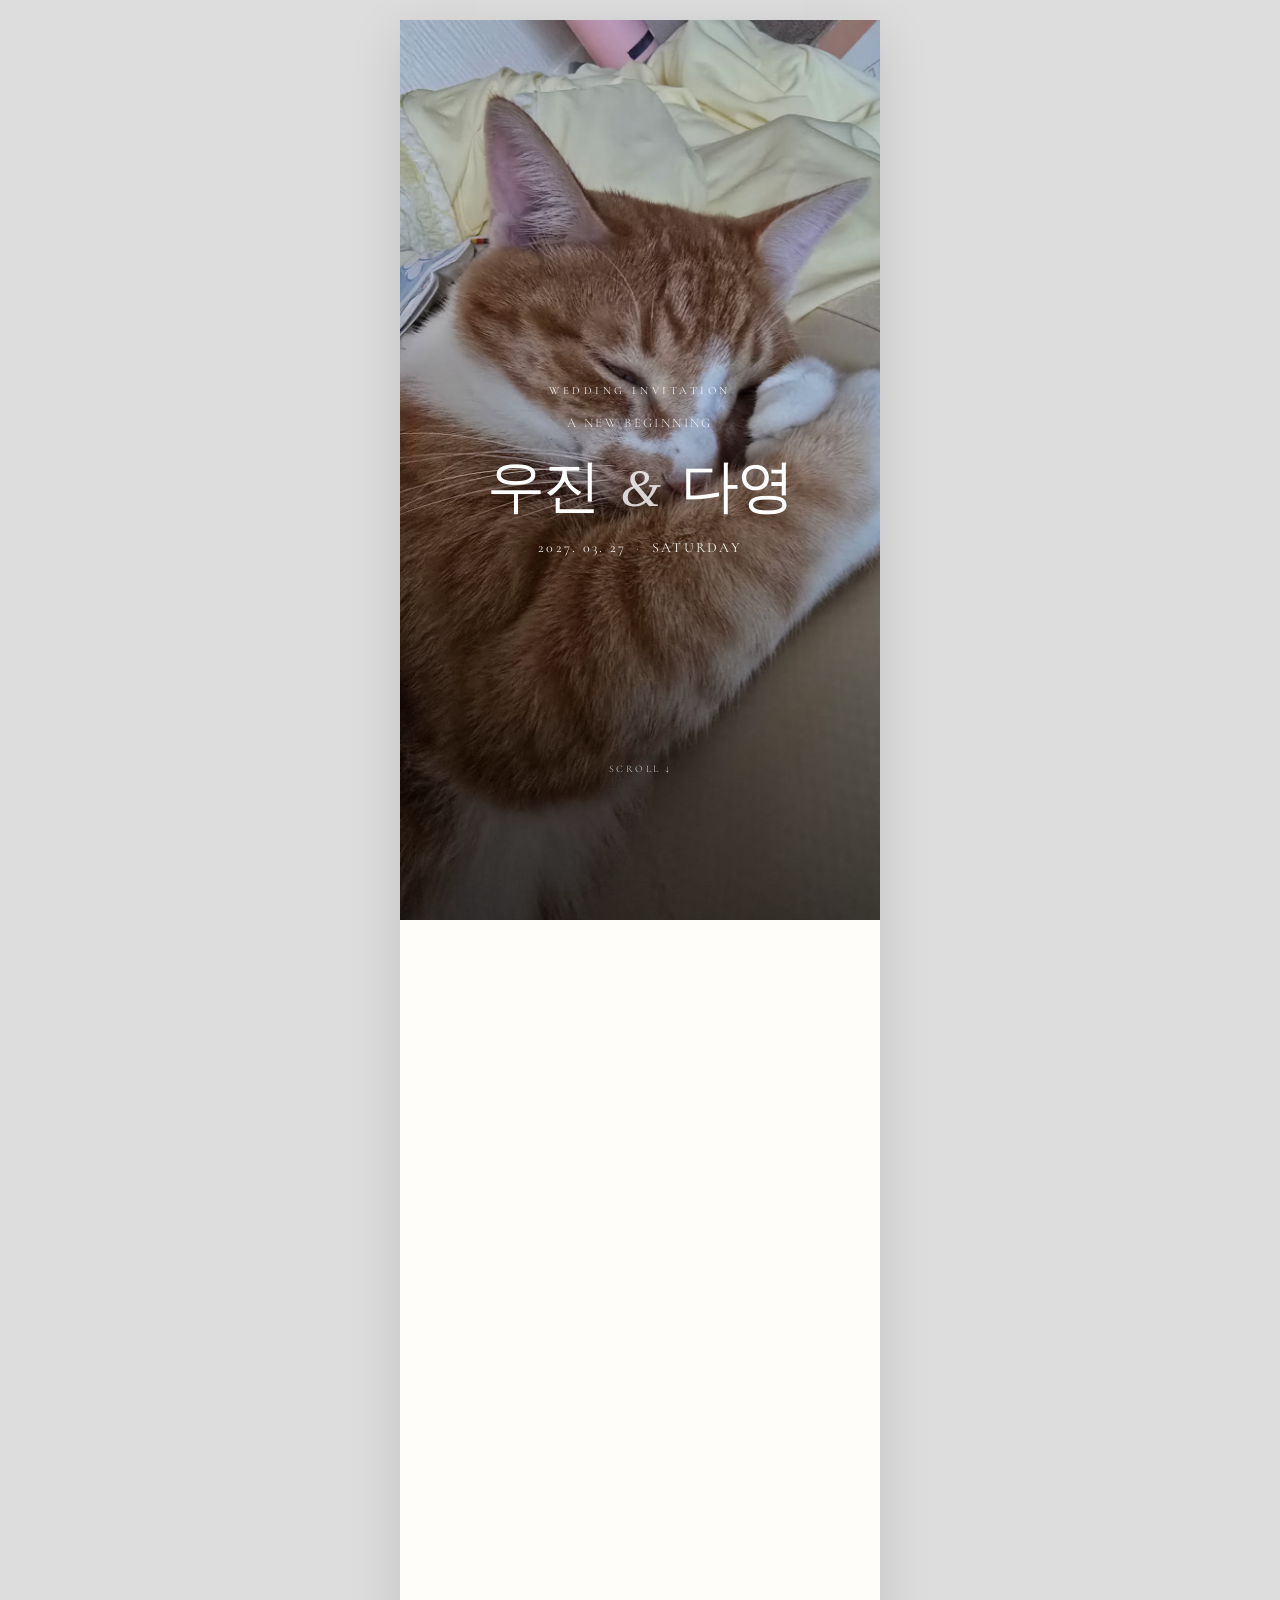
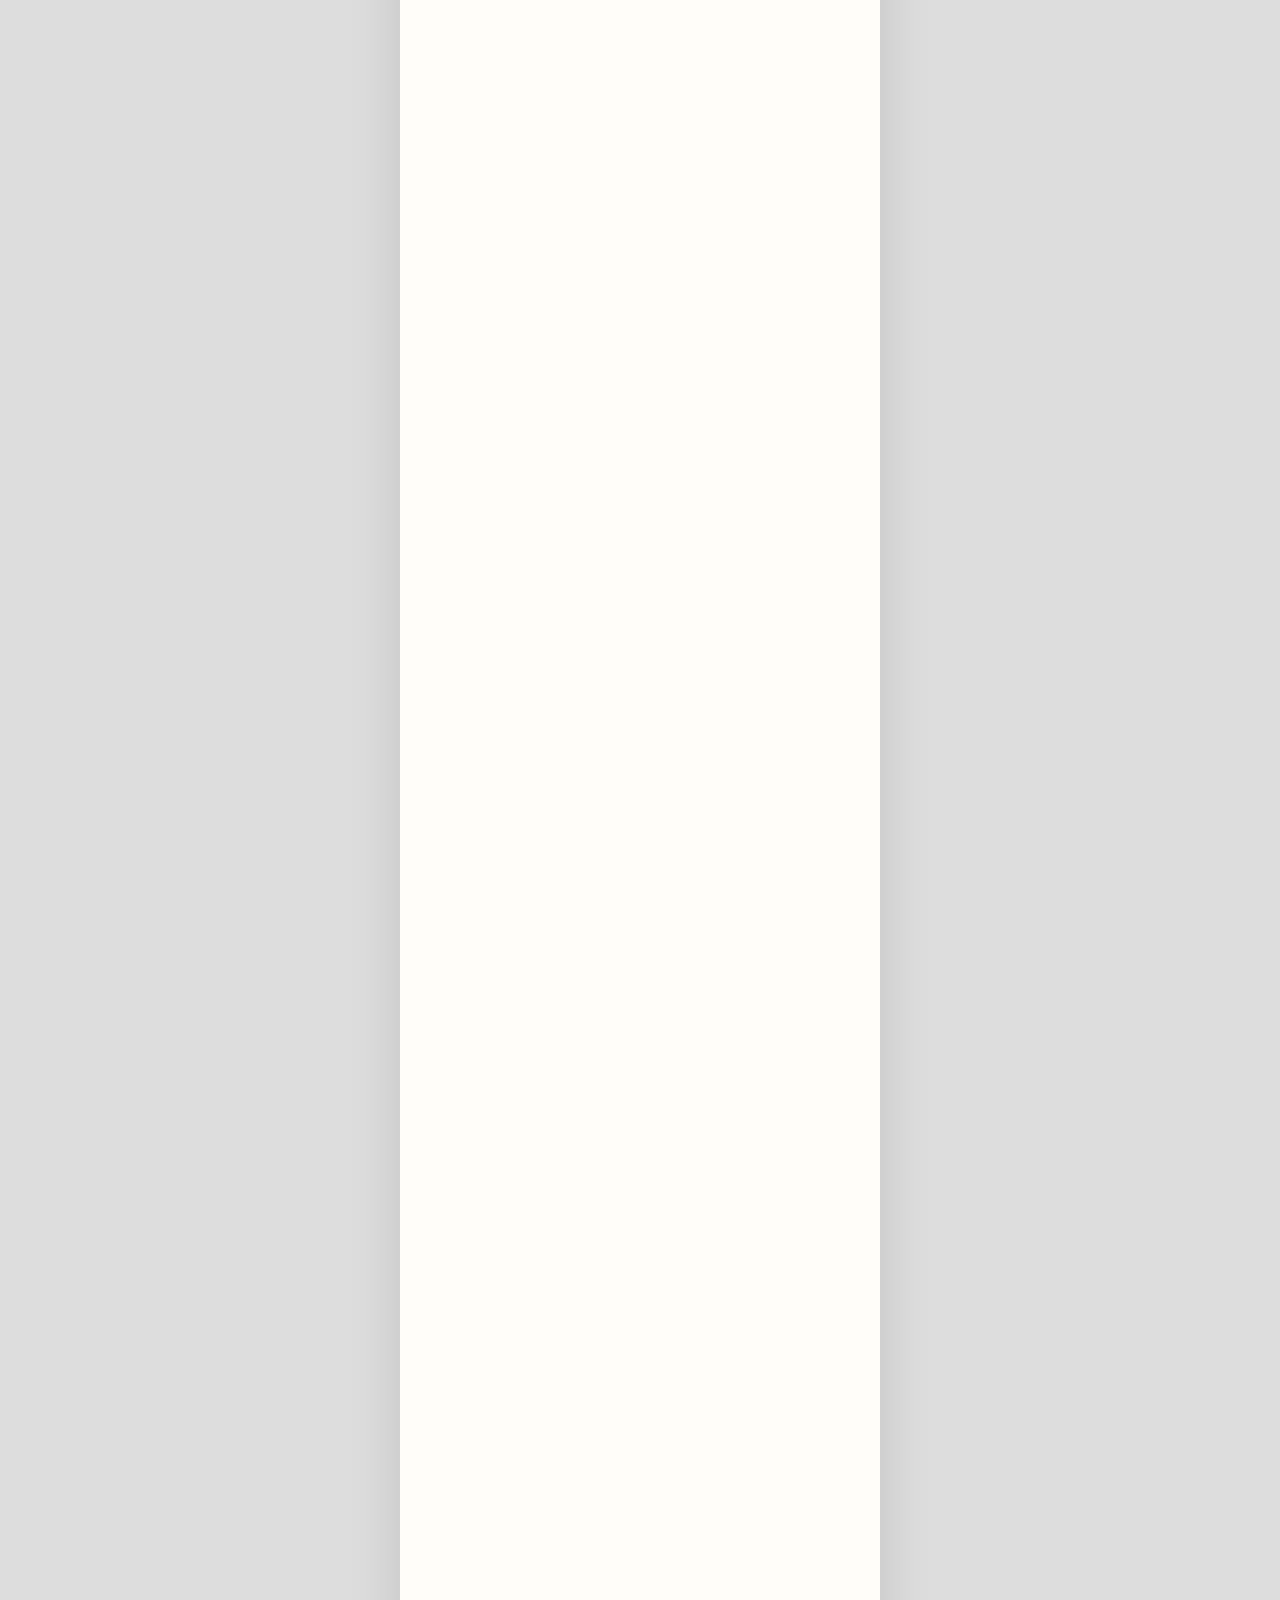
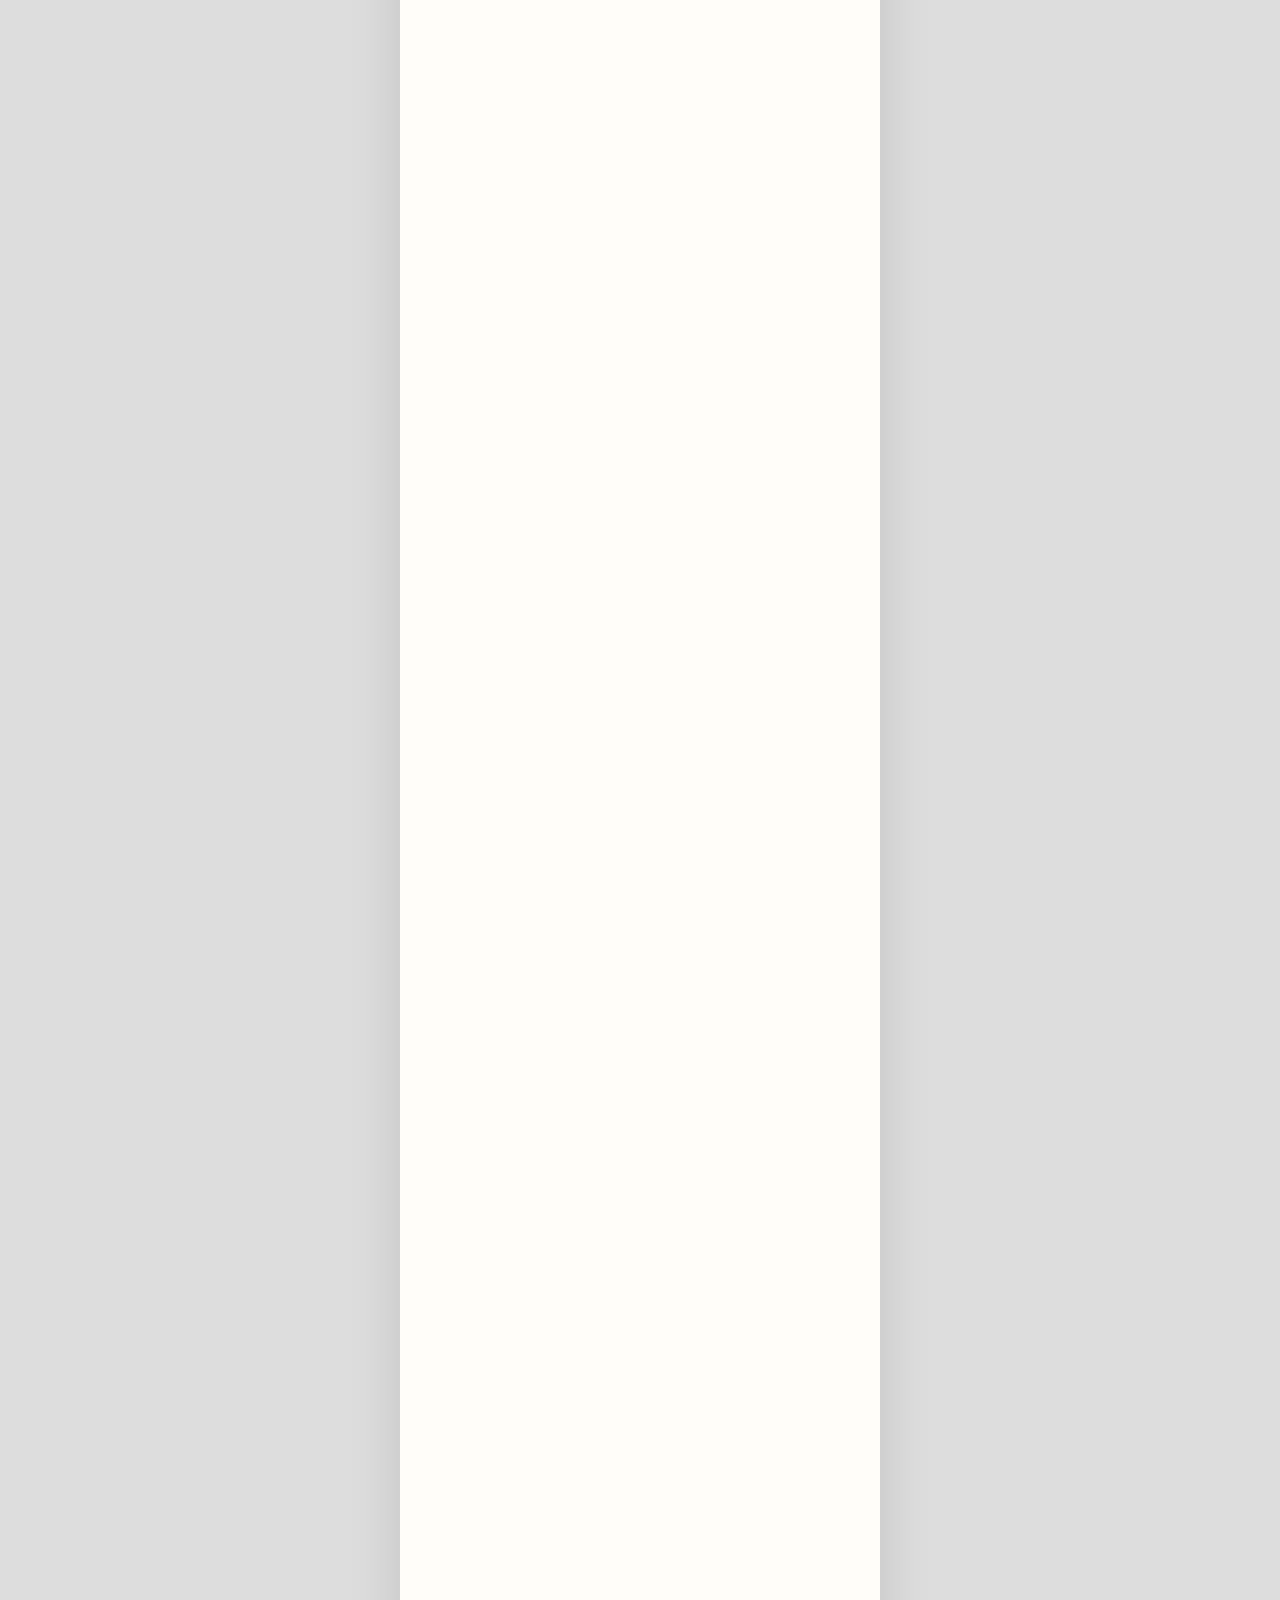
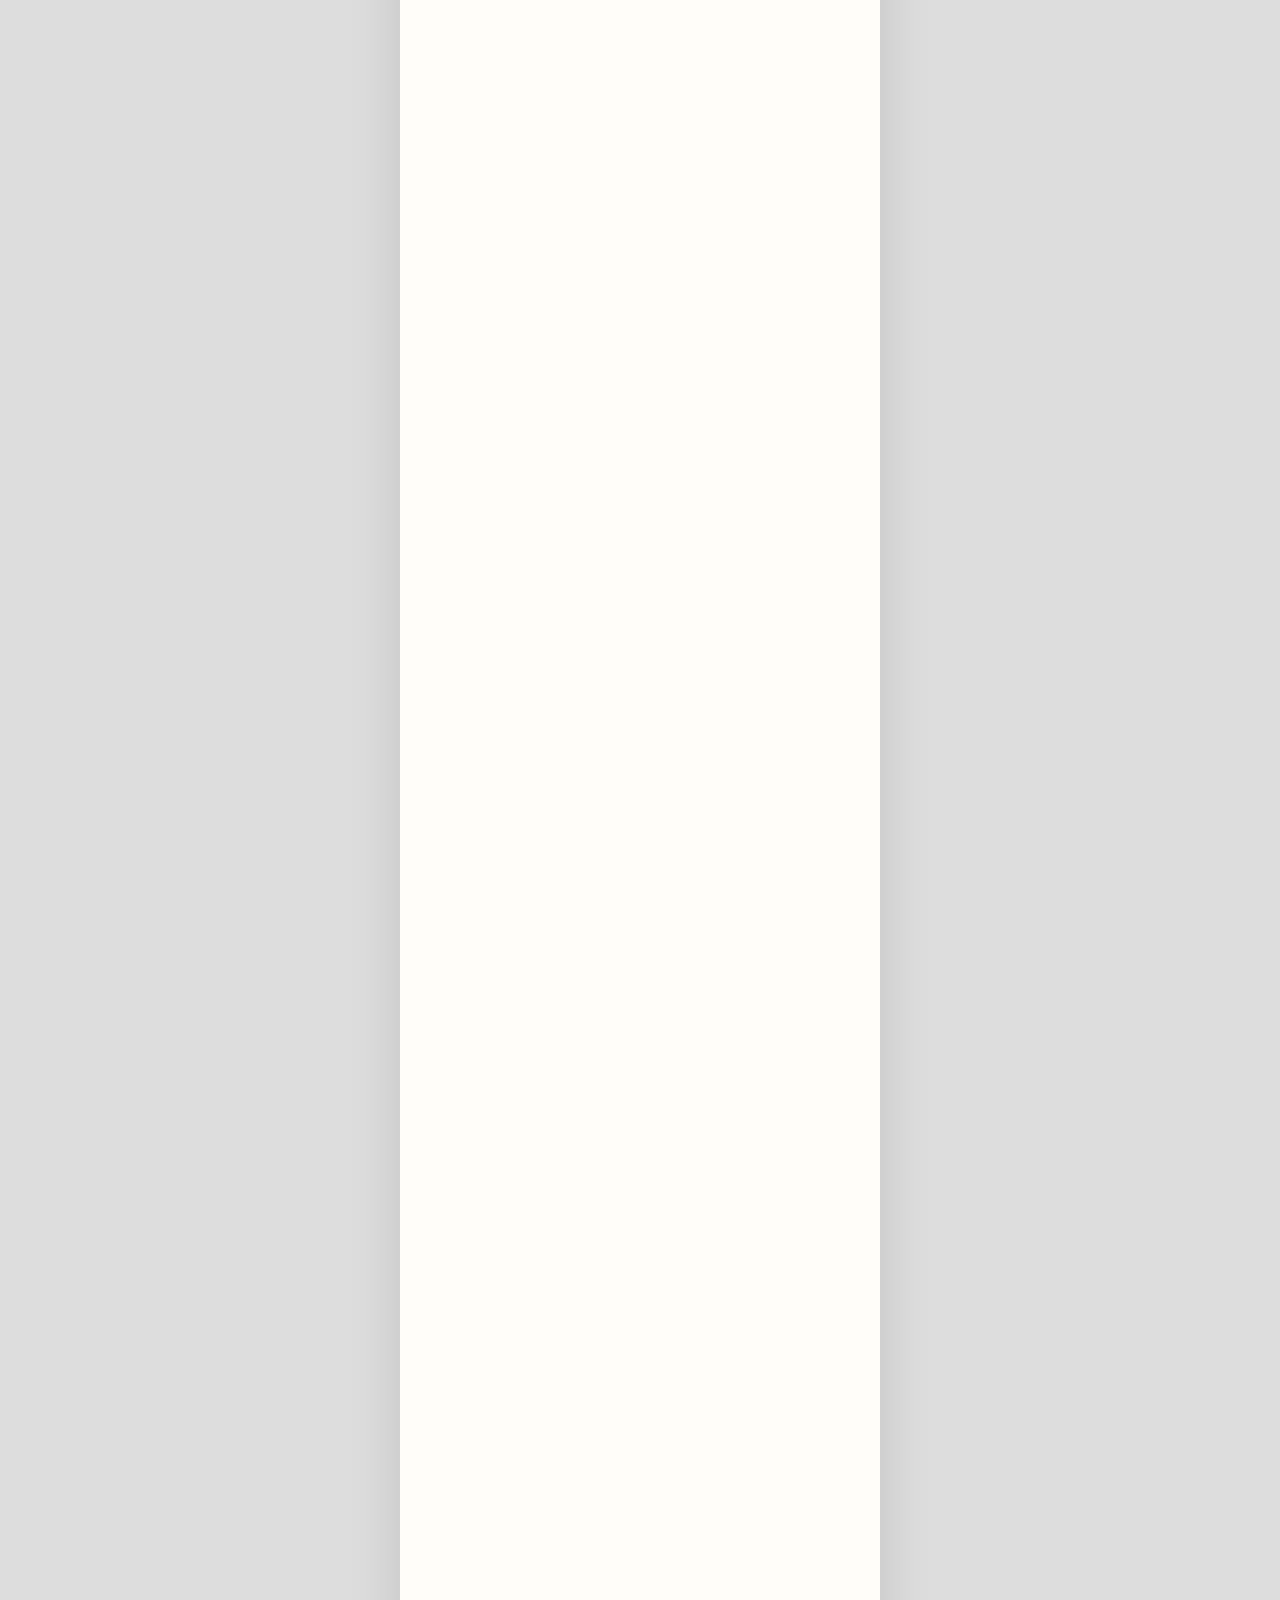
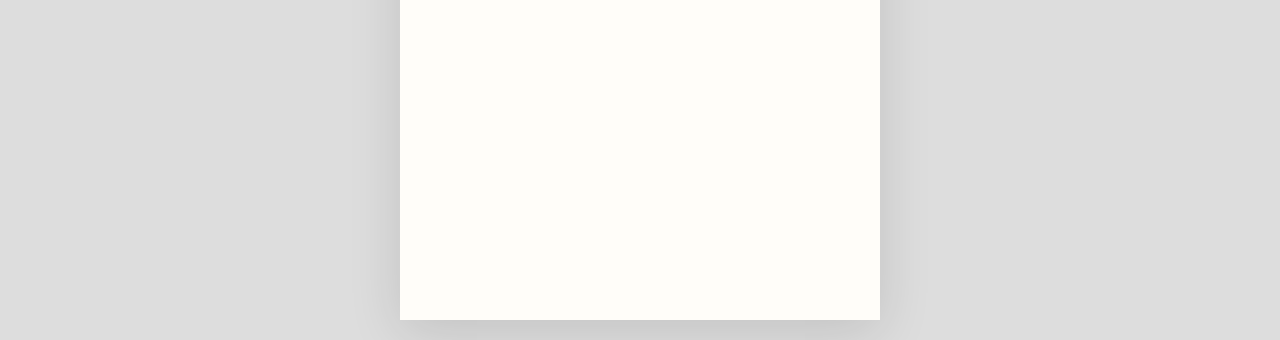
==== commit 6ff728bf: "Add files via upload" ====
--- a/index.html
+++ b/index.html
@@ -6,8 +6,7 @@
   <meta name="viewport" content="width=device-width, initial-scale=1.0, viewport-fit=cover" />
   <meta name="theme-color" content="#f8f6f2" />
   <meta name="description" content="우진 & 다영 모바일 청첩장" />
-  <meta property="og:image" content="https://dnwls904.github.io/woojin_wedding_invitation/images/kakao-main.png">
-  <title>우진이 직접 만든 청첩장</title>
+  <title>우진 & 다영 결혼식</title>
 
   <link rel="preconnect" href="https://fonts.googleapis.com">
   <link rel="preconnect" href="https://fonts.gstatic.com" crossorigin>
@@ -138,13 +137,87 @@
     </section>
 
     <section class="section date reveal reveal-scale">
+
       <p class="section__eyebrow">WEDDING DAY</p>
-      <p class="date-card__month">March</p>
-      <p class="date-card__day">27</p>
-      <p class="date-card__weekday">SATURDAY</p>
-      <div class="divider"></div>
-      <p>오후 12시 00분</p>
-      <p class="muted">안동 그랜드 호텔 예식장 · 1층 라스텔라가든</p>
+
+      <div class="wedding-calendar">
+
+        <div class="wedding-calendar__header">
+          <span>MARCH</span>
+          <strong>2027</strong>
+        </div>
+
+        <div class="wedding-calendar__week">
+          <span>SUN</span>
+          <span>MON</span>
+          <span>TUE</span>
+          <span>WED</span>
+          <span>THU</span>
+          <span>FRI</span>
+          <span>SAT</span>
+        </div>
+
+        <div class="wedding-calendar__days">
+
+          <span></span>
+
+          <span>1</span>
+          <span>2</span>
+          <span>3</span>
+          <span>4</span>
+          <span>5</span>
+          <span>6</span>
+
+          <span>7</span>
+          <span>8</span>
+          <span>9</span>
+          <span>10</span>
+          <span>11</span>
+          <span>12</span>
+          <span>13</span>
+
+          <span>14</span>
+          <span>15</span>
+          <span>16</span>
+          <span>17</span>
+          <span>18</span>
+          <span>19</span>
+          <span>20</span>
+
+          <span>21</span>
+          <span>22</span>
+          <span>23</span>
+          <span>24</span>
+          <span>25</span>
+          <span>26</span>
+
+          <span class="wedding-calendar__today">27</span>
+
+          <span>28</span>
+          <span>29</span>
+          <span>30</span>
+          <span>31</span>
+
+        </div>
+
+      </div>
+
+      <div class="date-info">
+
+        <p class="date-info__day">
+          SATURDAY
+        </p>
+
+        <p class="date-info__time">
+          2027년 3월 27일 토요일 오후 12시 00분
+        </p>
+
+        <p class="muted">
+          안동 그랜드 호텔 예식장 · 1층 라스텔라가든
+        </p>
+
+      </div>
+
     </section>
 
     <section class="section gallery reveal reveal-image">
--- a/style.css
+++ b/style.css
@@ -1435,4 +1435,168 @@
   line-height: 1;
 
   cursor: pointer;
+}
+
+/* wedding calendar */
+
+.wedding-calendar {
+  width: min(100%, 330px);
+  margin: 26px auto 0;
+}
+
+.wedding-calendar__header {
+  display: flex;
+  align-items: baseline;
+  justify-content: center;
+  gap: 9px;
+  margin-bottom: 22px;
+  color: #625c55;
+}
+
+.wedding-calendar__header span {
+  font-family: "Cormorant Garamond", serif;
+  font-size: 20px;
+  letter-spacing: 0.12em;
+}
+
+.wedding-calendar__header strong {
+  font-family: "Cormorant Garamond", serif;
+  font-size: 13px;
+  font-weight: 400;
+  letter-spacing: 0.08em;
+  color: #aaa198;
+}
+
+.wedding-calendar__week,
+.wedding-calendar__days {
+  display: grid;
+  grid-template-columns: repeat(7, 1fr);
+  text-align: center;
+}
+
+.wedding-calendar__week {
+  margin-bottom: 10px;
+}
+
+.wedding-calendar__week span {
+  font-family: "Cormorant Garamond", serif;
+  font-size: 10px;
+  letter-spacing: 0.05em;
+  color: #aaa198;
+}
+
+.wedding-calendar__days {
+  row-gap: 13px;
+}
+
+.wedding-calendar__days span {
+  display: flex;
+  align-items: center;
+  justify-content: center;
+  width: 28px;
+  height: 28px;
+  margin: 0 auto;
+  font-family: "Cormorant Garamond", serif;
+  font-size: 13px;
+  color: #827a72;
+}
+
+.wedding-calendar__days .wedding-calendar__today {
+  position: relative;
+  color: #625c55;
+  font-weight: 600;
+}
+
+.wedding-calendar__days .wedding-calendar__today::before {
+  content: "";
+  position: absolute;
+  inset: 0;
+  border: 1px solid #a85b5b;
+  border-radius: 50%;
+}
+
+.date-info {
+  margin-top: 25px;
+  text-align: center;
+}
+
+.date-info__day {
+  margin: 0 0 8px;
+  font-family: "Cormorant Garamond", serif;
+  font-size: 12px;
+  letter-spacing: 0.18em;
+  color: #9a9188;
+}
+
+.date-info__time {
+  margin: 0 0 8px;
+  font-size: 14px;
+  color: #625c55;
+}
+
+.date-info .muted {
+  margin: 0;
+}
+
+/* wedding calendar animation */
+
+.wedding-calendar__days span {
+  opacity: 0;
+  transform: translateY(-8px);
+  transition:
+    opacity 0.25s ease,
+    transform 0.25s ease;
+}
+
+.wedding-calendar__days span.is-visible {
+  opacity: 1;
+  transform: translateY(0);
+}
+
+.wedding-calendar__days .wedding-calendar__today.is-visible {
+  animation:
+    weddingDateHighlight 0.55s ease,
+    weddingDatePulse 1.2s ease-in-out 0.55s infinite;
+}
+
+@keyframes weddingDateHighlight {
+  0% {
+    transform: scale(0.85);
+  }
+
+  55% {
+    transform: scale(1.12);
+  }
+
+  100% {
+    transform: scale(1);
+  }
+}
+
+@keyframes weddingDatePulse {
+  0% {
+    transform: scale(1);
+  }
+
+  50% {
+    transform: scale(1.06);
+  }
+
+  100% {
+    transform: scale(1);
+  }
+}
+
+@keyframes weddingDateHighlight {
+  0% {
+    transform: scale(0.85);
+  }
+
+  55% {
+    transform: scale(1.12);
+  }
+
+  100% {
+    transform: scale(1);
+  }
 }
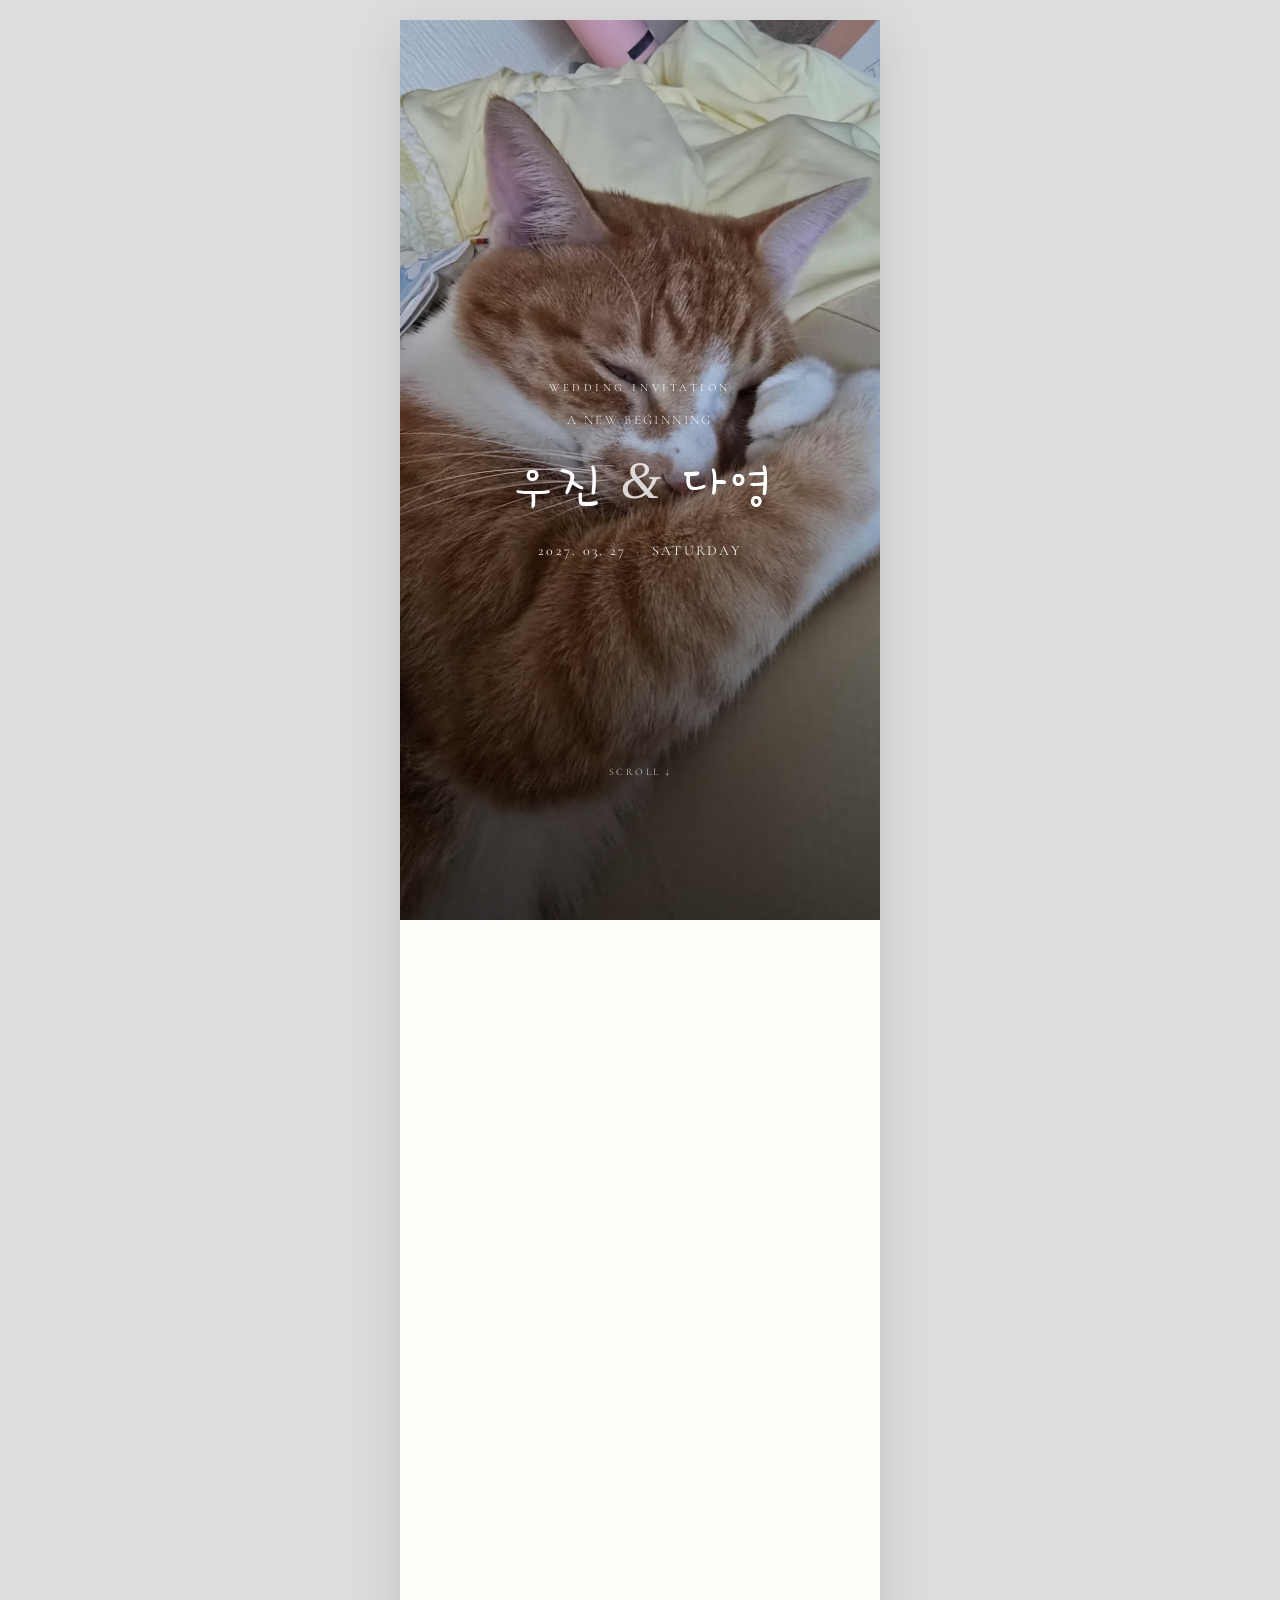
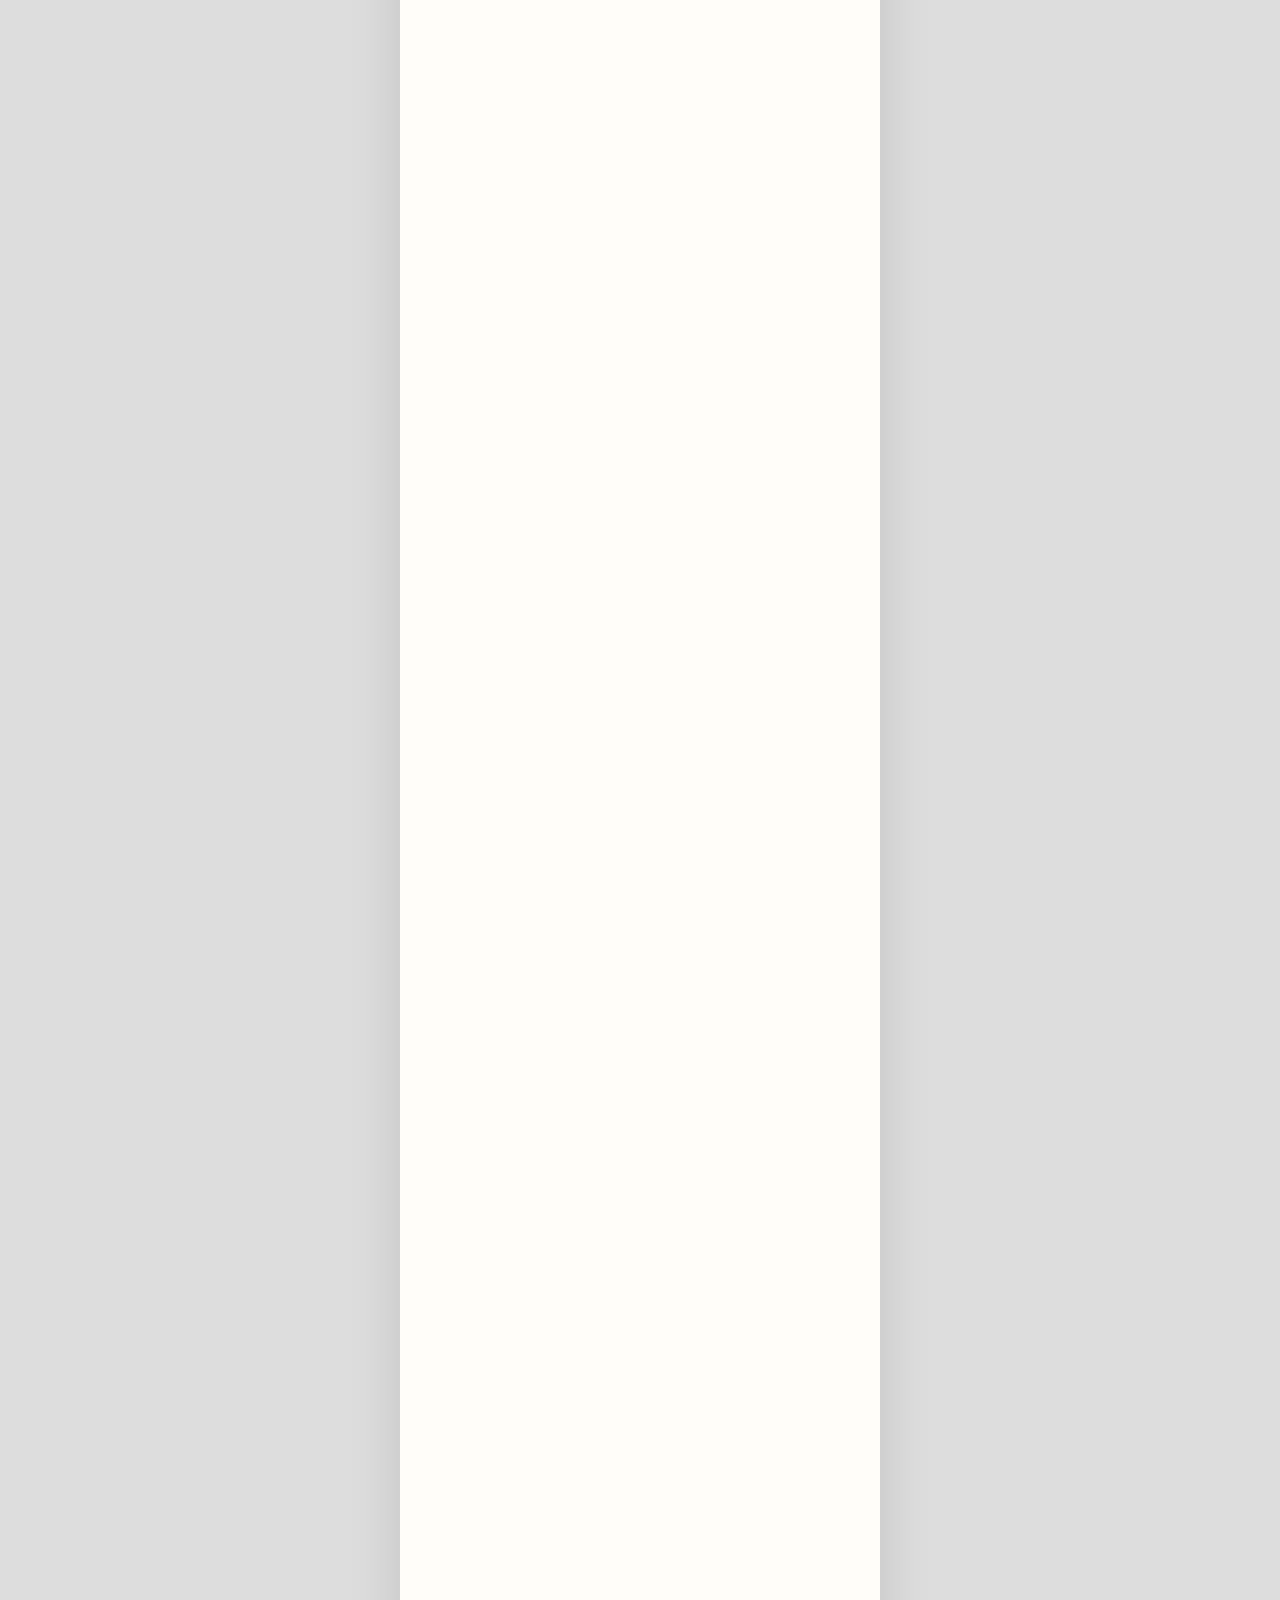
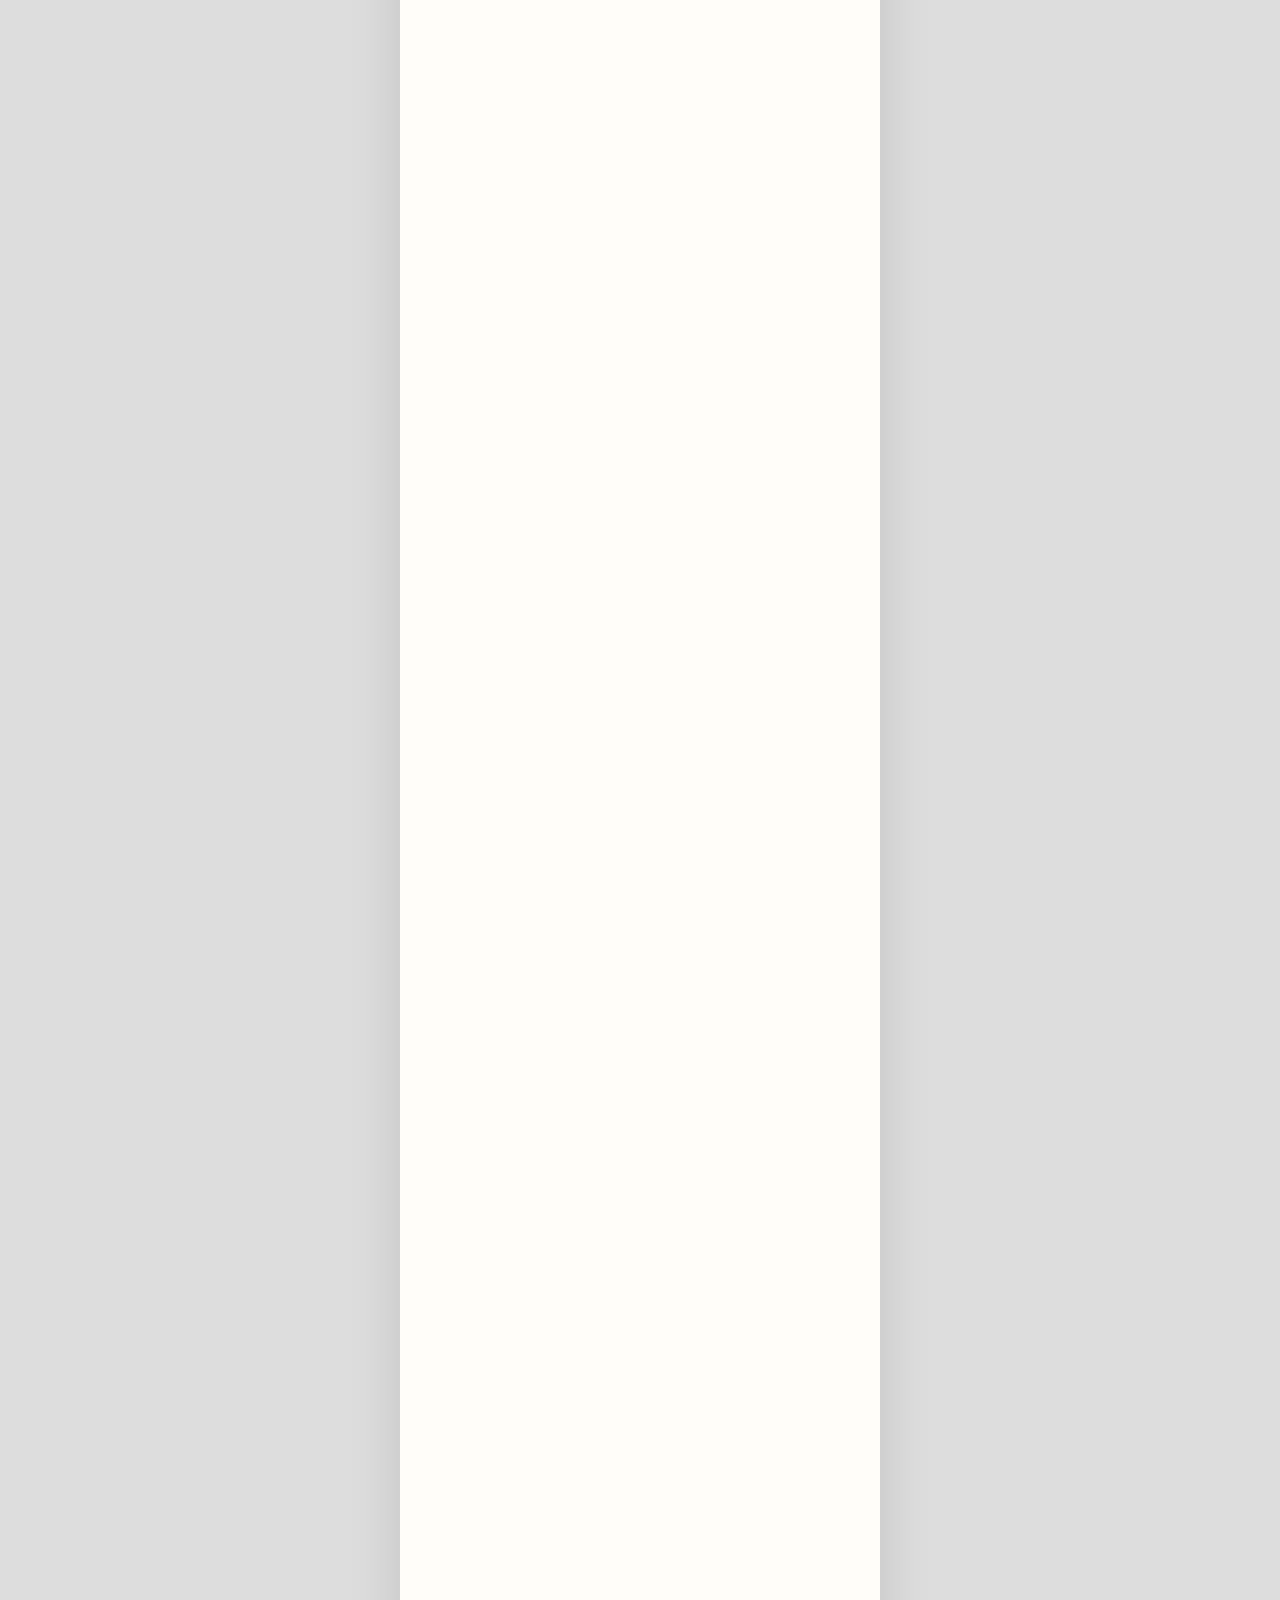
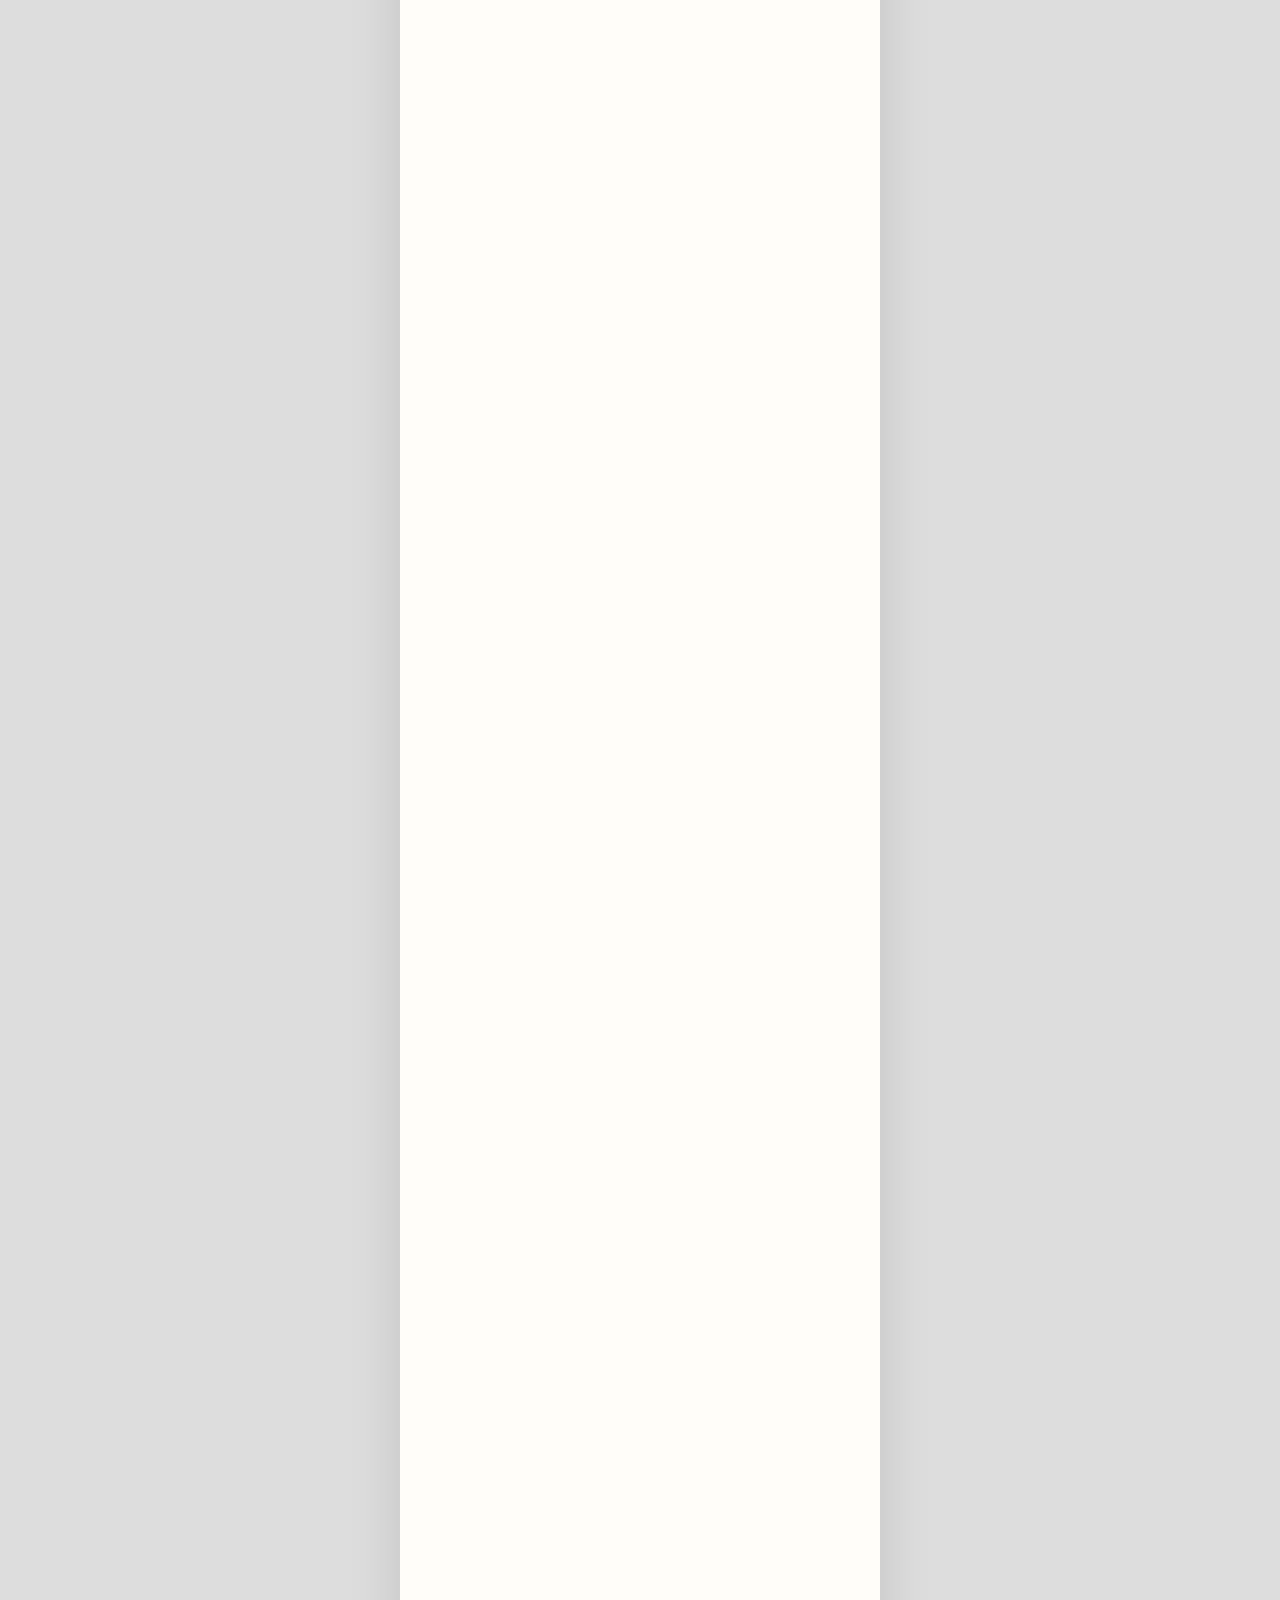
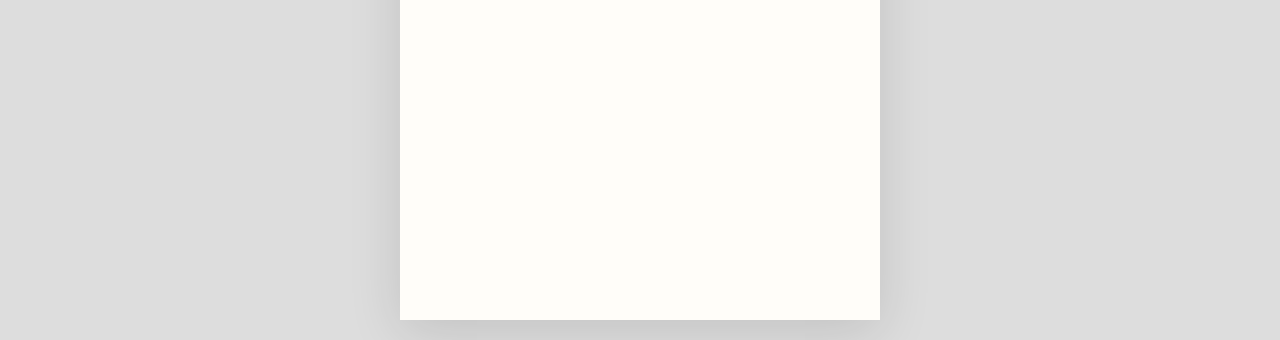
==== commit 97cd1efc: "Add files via upload" ====
--- a/index.html
+++ b/index.html
@@ -12,6 +12,9 @@
   <link rel="preconnect" href="https://fonts.gstatic.com" crossorigin>
   <link
     href="https://fonts.googleapis.com/css2?family=Cormorant+Garamond:wght@400;500;600&family=Noto+Sans+KR:wght@300;400;500&display=swap"
+    rel="stylesheet">
+  <link
+    href="https://fonts.googleapis.com/css2?family=Cormorant+Garamond:wght@400;500;600&family=Hi+Melody&family=Noto+Sans+KR:wght@300;400;500&display=swap"
     rel="stylesheet">
   <link rel="stylesheet" href="style.css" />
 </head>
@@ -130,8 +133,8 @@
           <div><strong>신부</strong> 다영</div>
           -->
         <div class="names__parents">
-          <div><strong>신랑</strong> ㅇㅇㅇ · ㅇㅇㅇ의 장남 <strong>우진</strong></div>
-          <div><strong>신부</strong> ㅇㅇㅇ · ㅇㅇㅇ의 막내 <strong>다영</strong></div>
+          <div><strong>신랑</strong> 이승환 · 김현숙의 장남 <strong>우진</strong></div>
+          <div><strong>신부</strong> 김상돈 · 권경자의 막내 <strong>다영</strong></div>
         </div>
 
     </section>
@@ -297,8 +300,8 @@
         <div class="contact-person">
           <div><span>신부</span><strong>다영</strong></div>
           <div class="contact-buttons">
-            <a href="tel:01000000000">전화</a>
-            <a href="sms:01000000000">문자</a>
+            <a href="tel:01030587967">전화</a>
+            <a href="sms:01030587967">문자</a>
           </div>
         </div>
       </div>
@@ -312,16 +315,16 @@
       <details>
         <summary>신랑측 계좌번호</summary>
         <div class="account-row">
-          <span>○○은행 000-000-000000</span>
-          <button class="copy-button" data-copy="○○은행 000-000-000000">복사</button>
+          <span>토스뱅크 1002-2133-3657</span>
+          <button class="copy-button" data-copy="토스뱅크 1002-2133-3657">복사</button>
         </div>
       </details>
 
       <details>
         <summary>신부측 계좌번호</summary>
         <div class="account-row">
-          <span>○○은행 000-000-000000</span>
-          <button class="copy-button" data-copy="○○은행 000-000-000000">복사</button>
+          <span>새마을금고 9003264287998</span>
+          <button class="copy-button" data-copy="새마을금고 9003264287998">복사</button>
         </div>
       </details>
     </section>
--- a/style.css
+++ b/style.css
@@ -1599,4 +1599,19 @@
   100% {
     transform: scale(1);
   }
+}
+
+.invitation h2,
+.invitation .body-copy {
+  font-family: "Hi Melody", sans-serif;
+}
+
+.hero h1 {
+  font-family: "Hi Melody", sans-serif;
+}
+
+.ending__message,
+.ending__thanks,
+.ending__names {
+  font-family: "Hi Melody", sans-serif;
 }
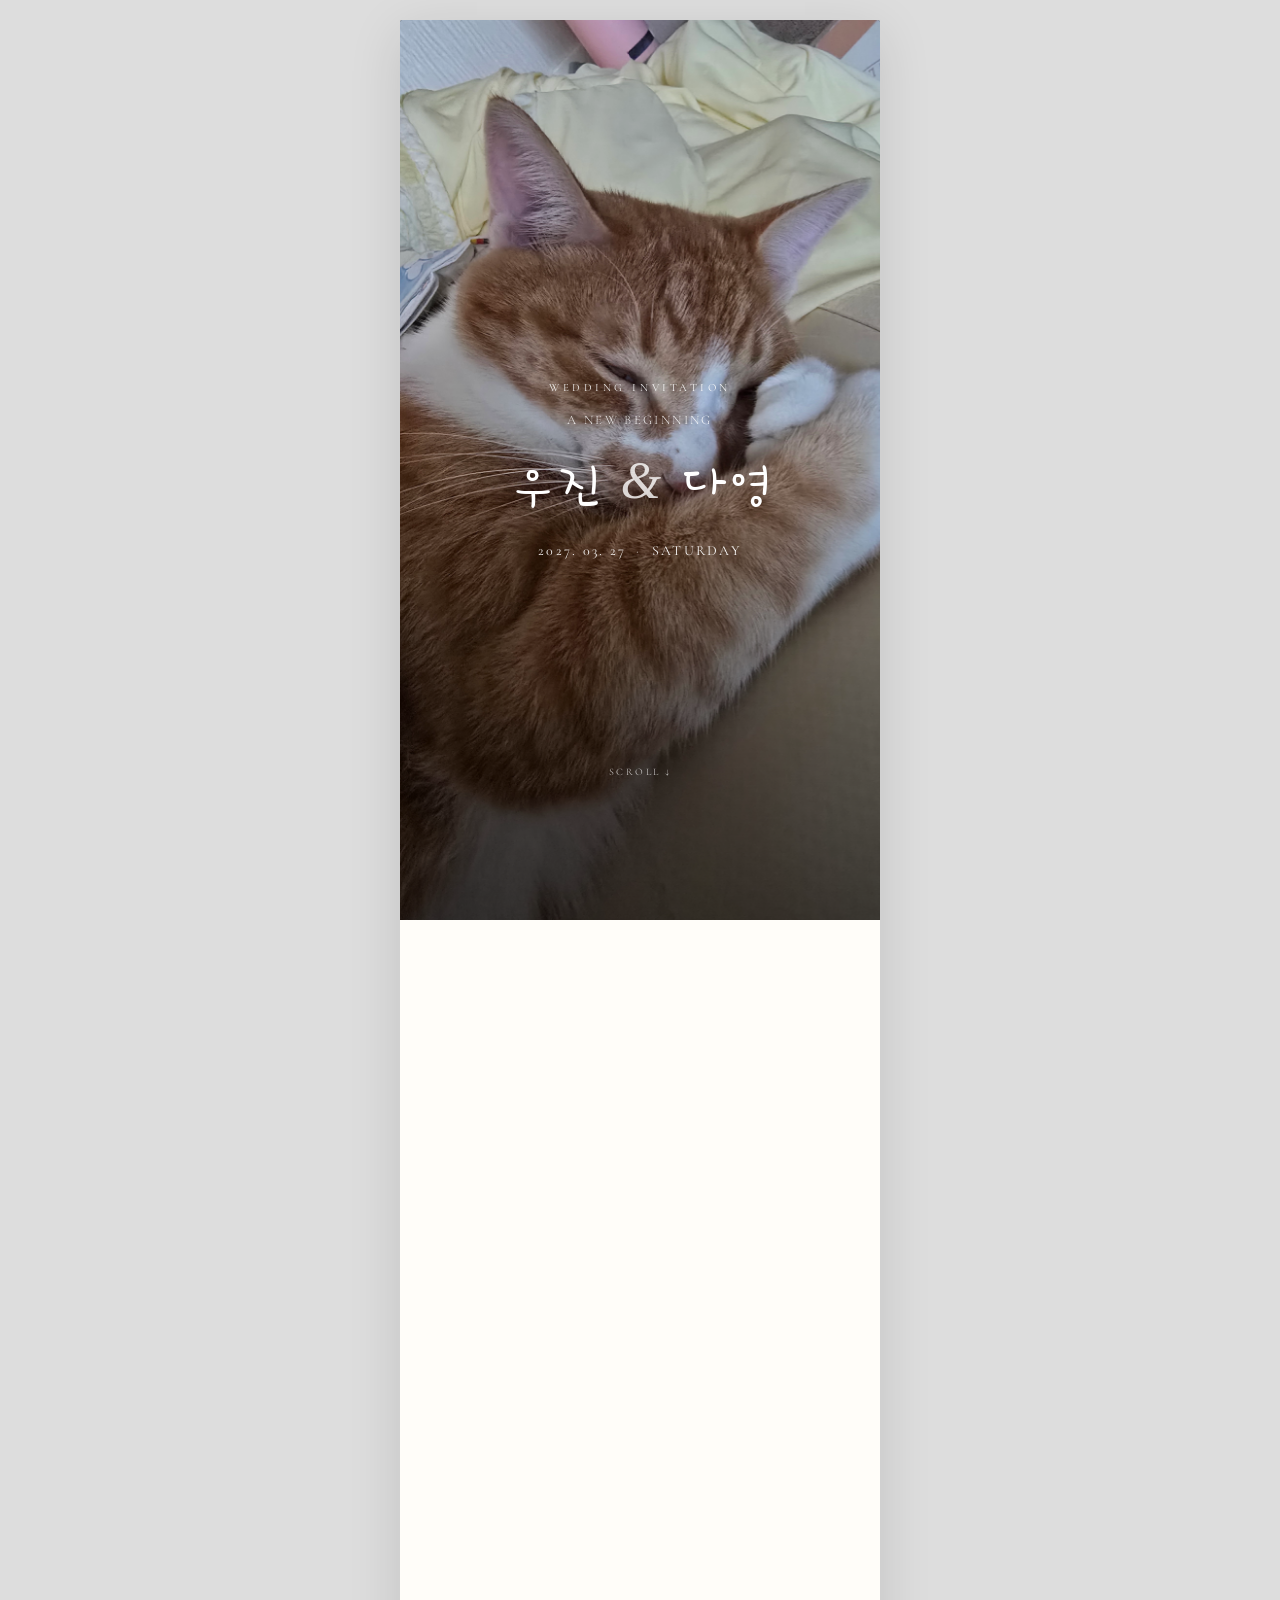
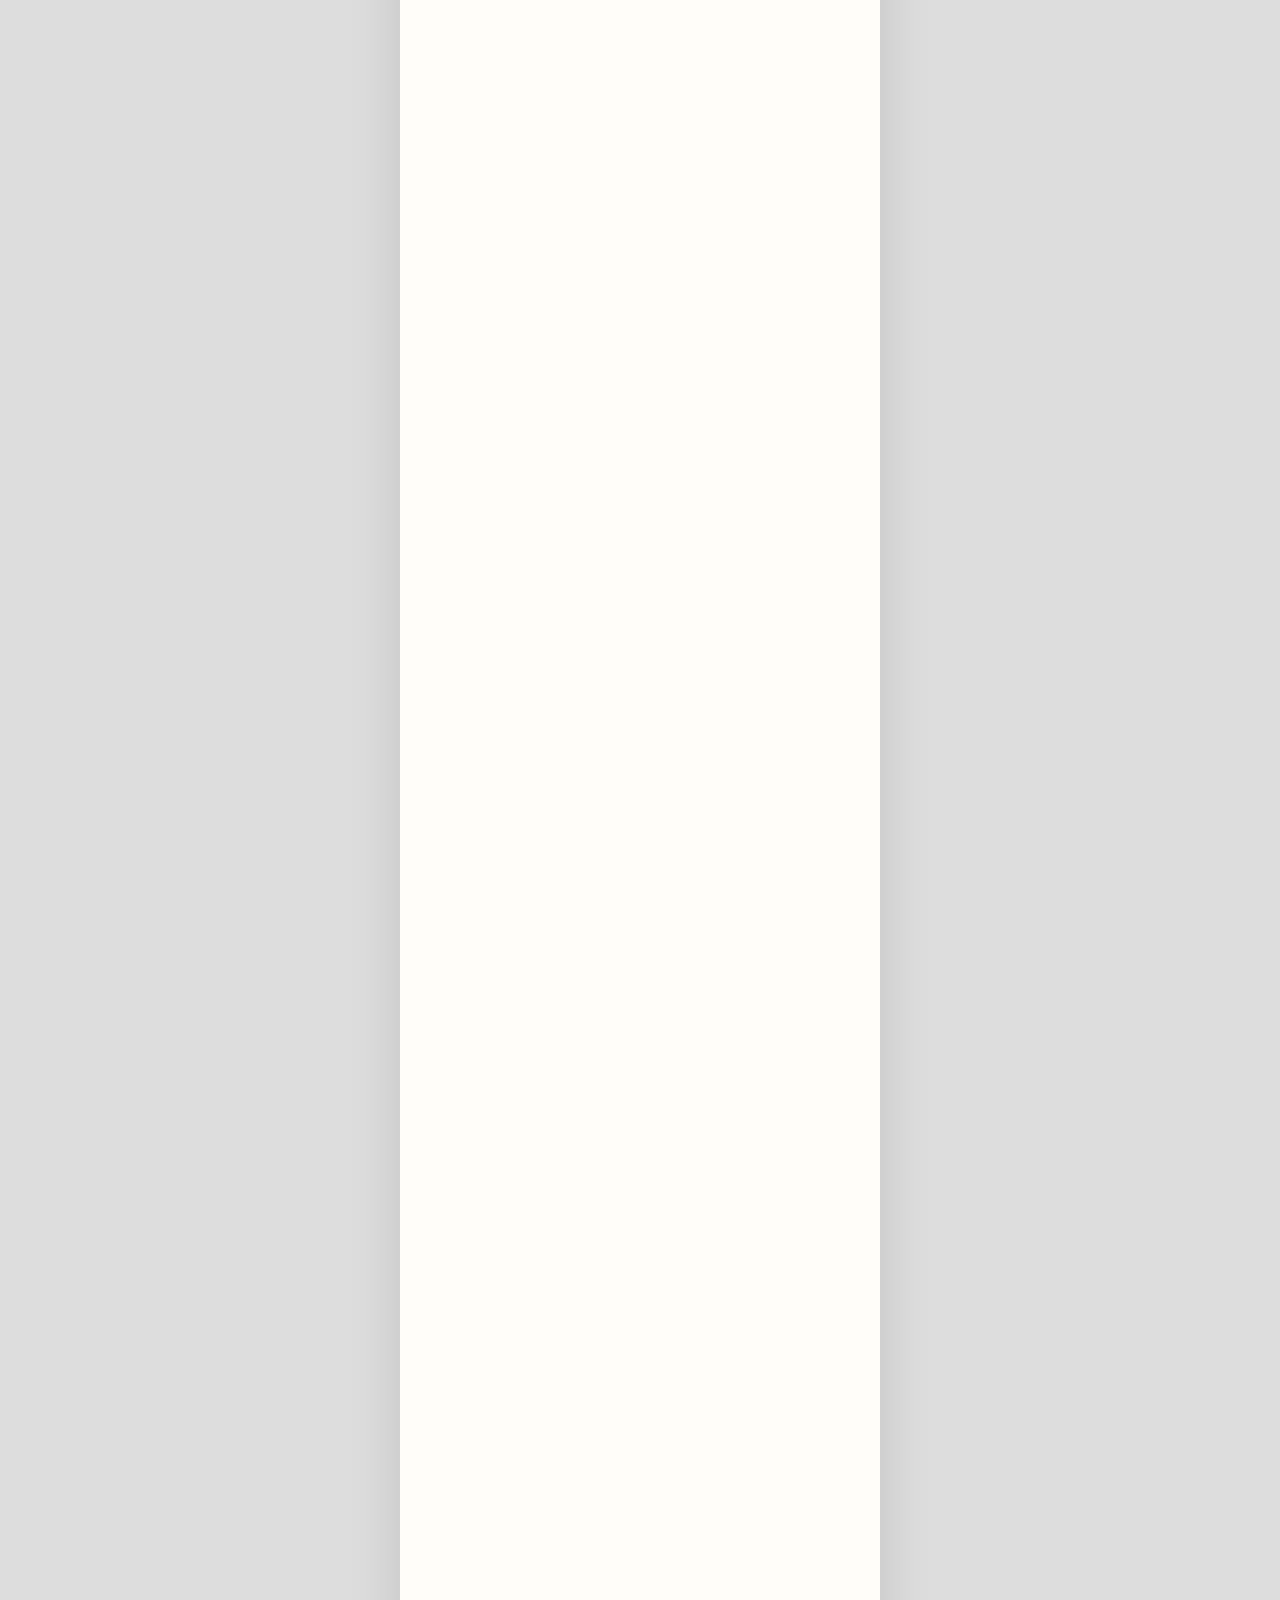
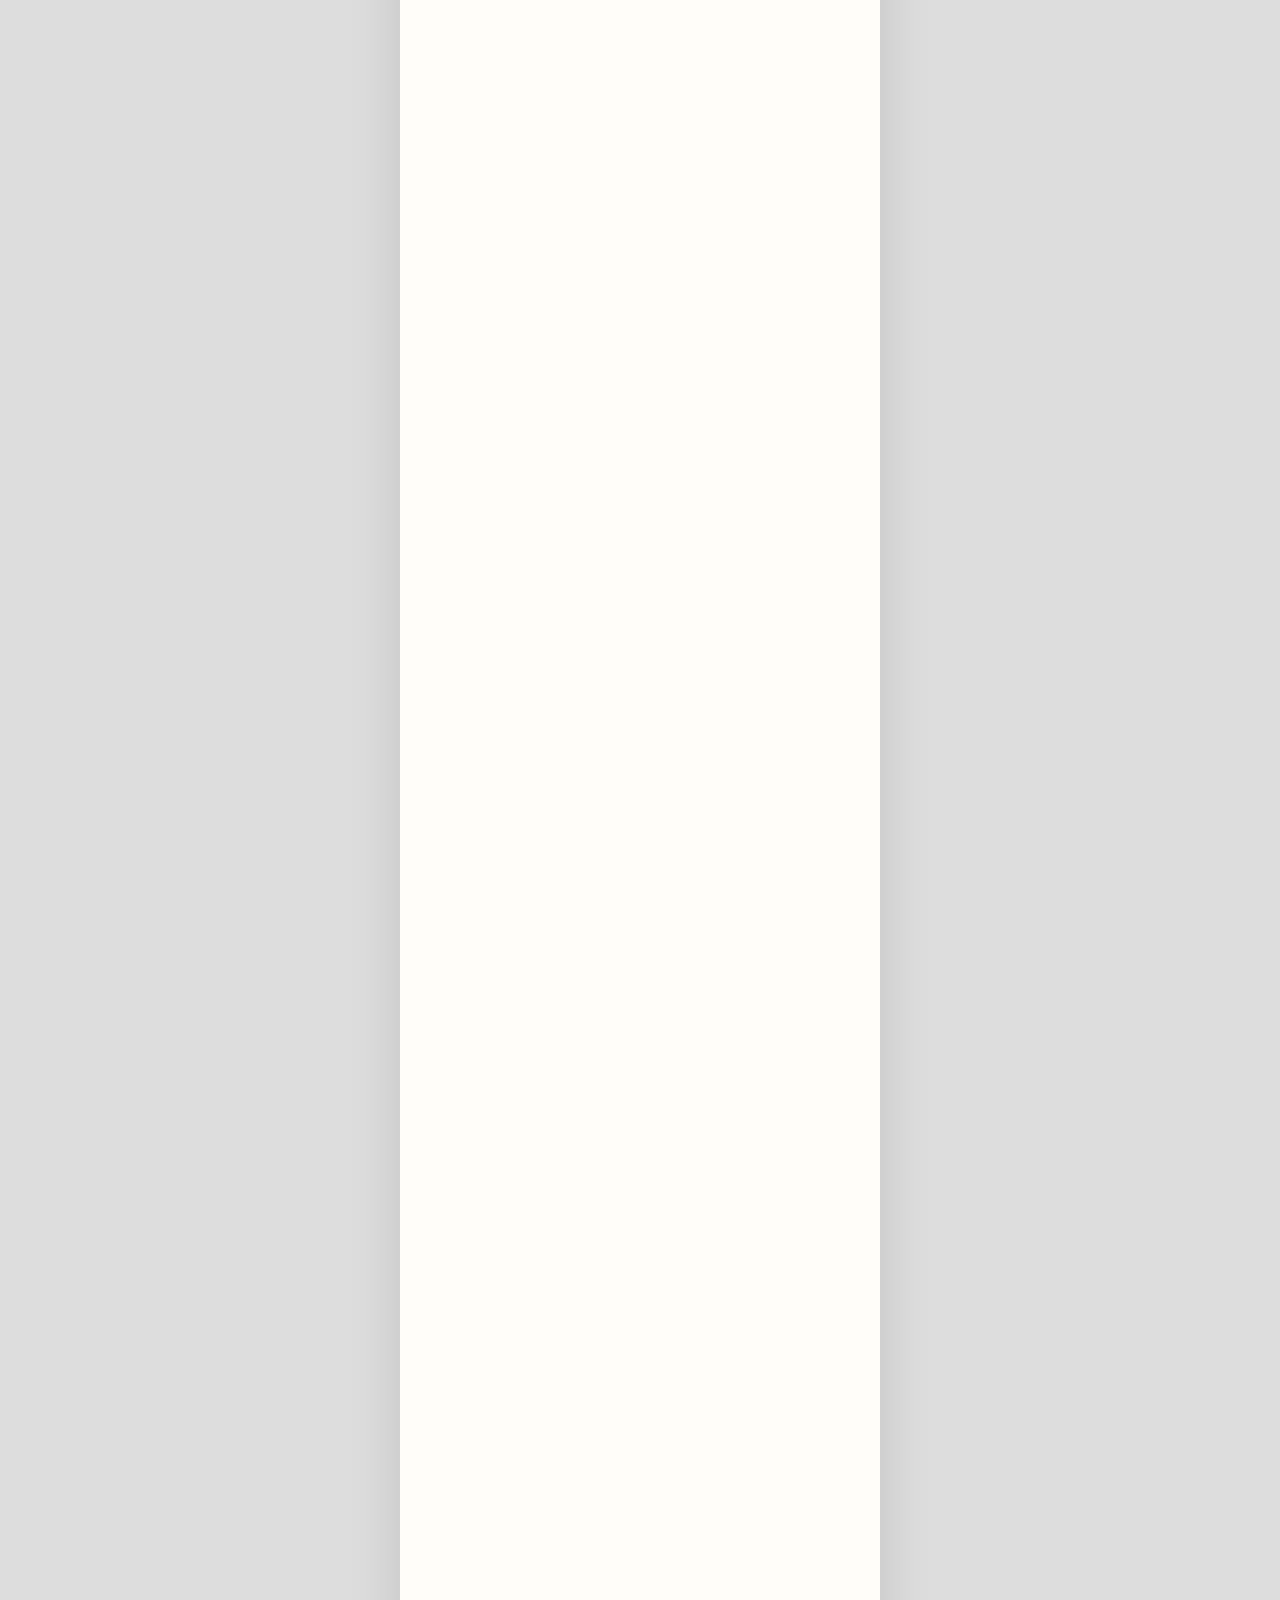
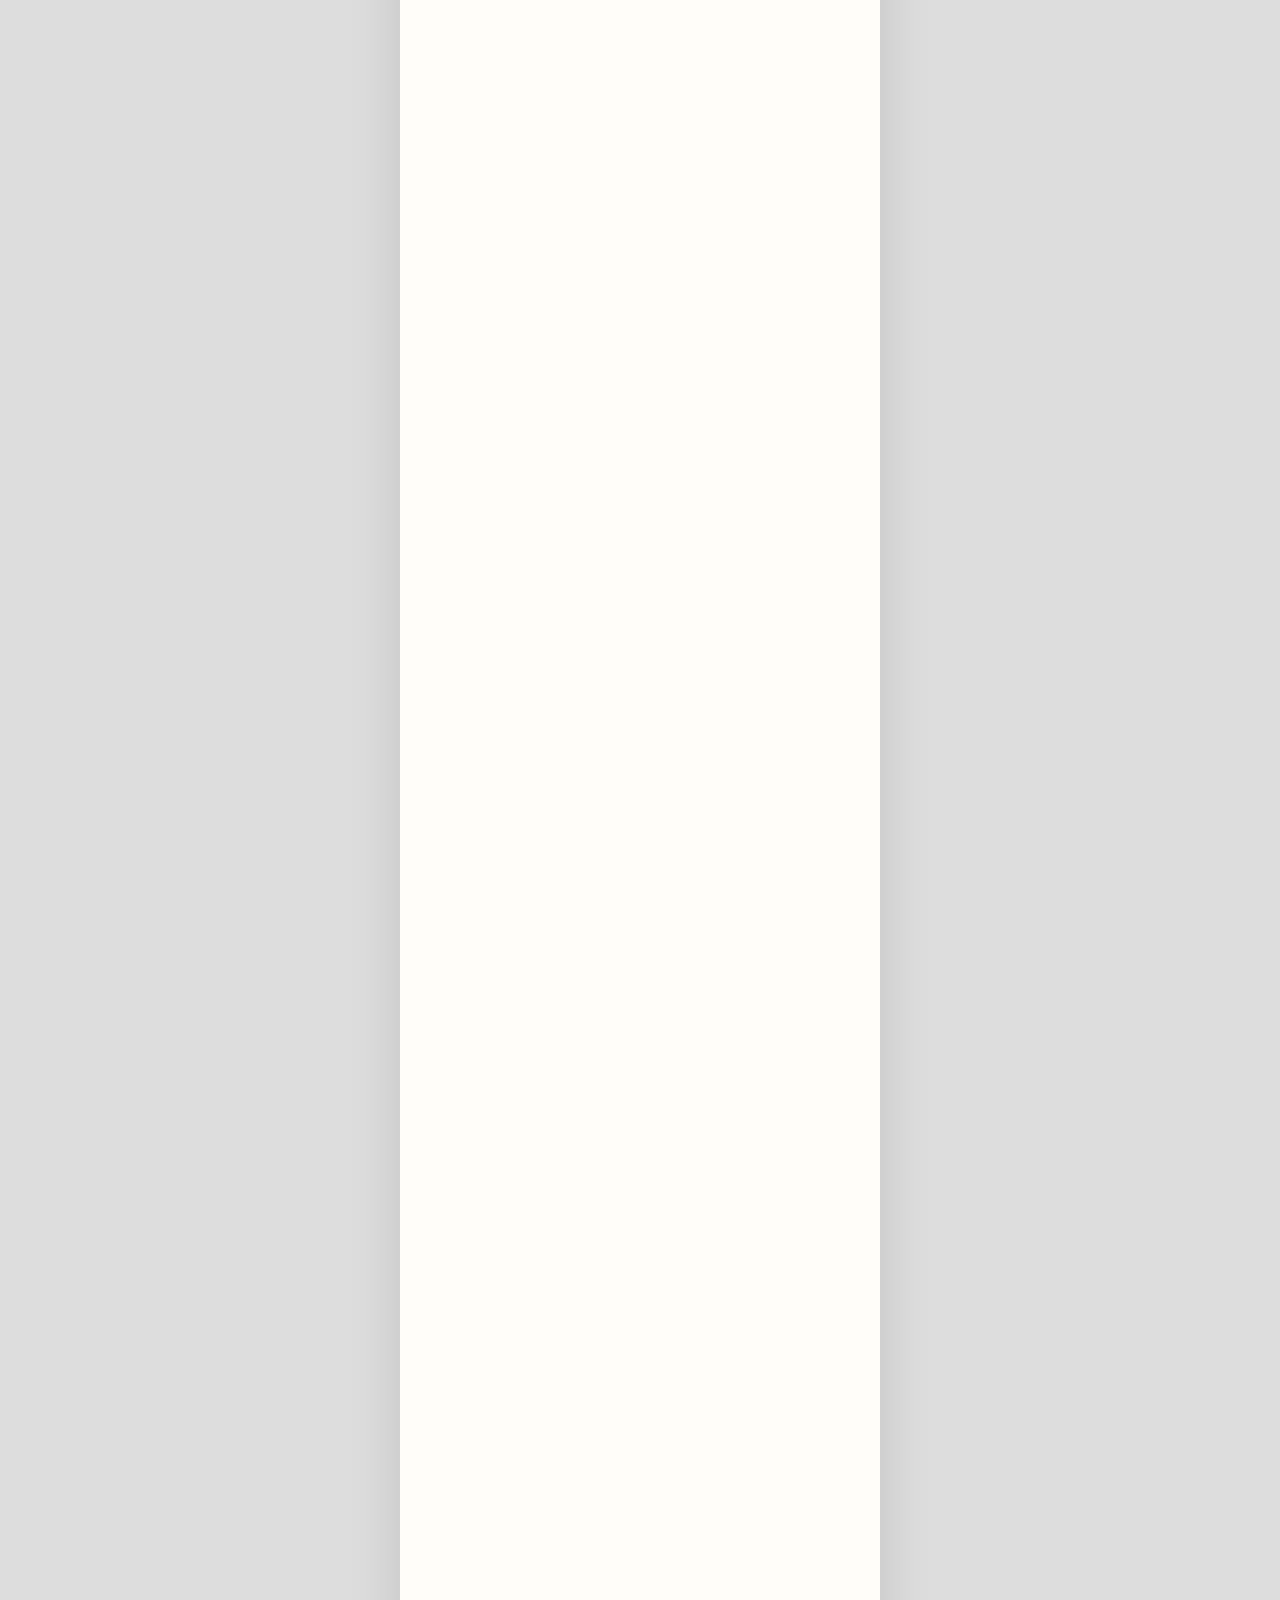
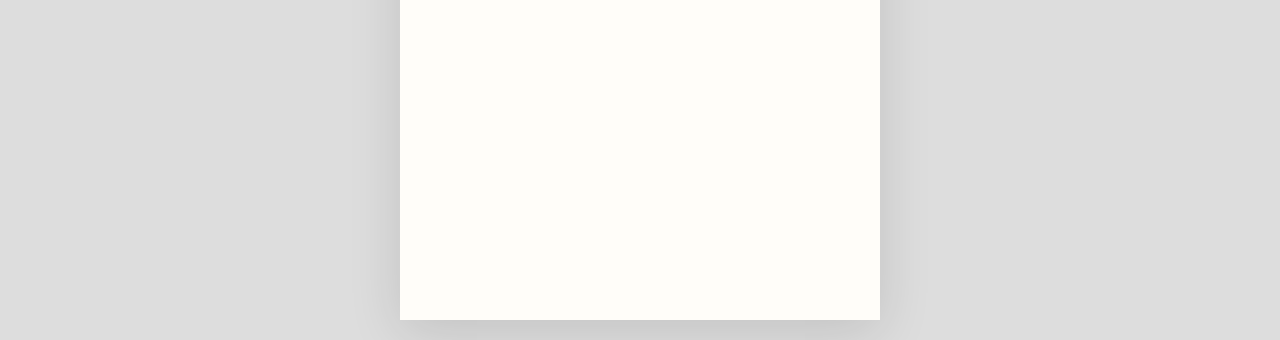
==== commit 36bb356f: "Add files via upload" ====
--- a/index.html
+++ b/index.html
@@ -6,7 +6,7 @@
   <meta name="viewport" content="width=device-width, initial-scale=1.0, viewport-fit=cover" />
   <meta name="theme-color" content="#f8f6f2" />
   <meta name="description" content="우진 & 다영 모바일 청첩장" />
-  <title>우진 & 다영 결혼식</title>
+  <title>우진이 직접 만든 청첩장</title>
 
   <link rel="preconnect" href="https://fonts.googleapis.com">
   <link rel="preconnect" href="https://fonts.gstatic.com" crossorigin>
